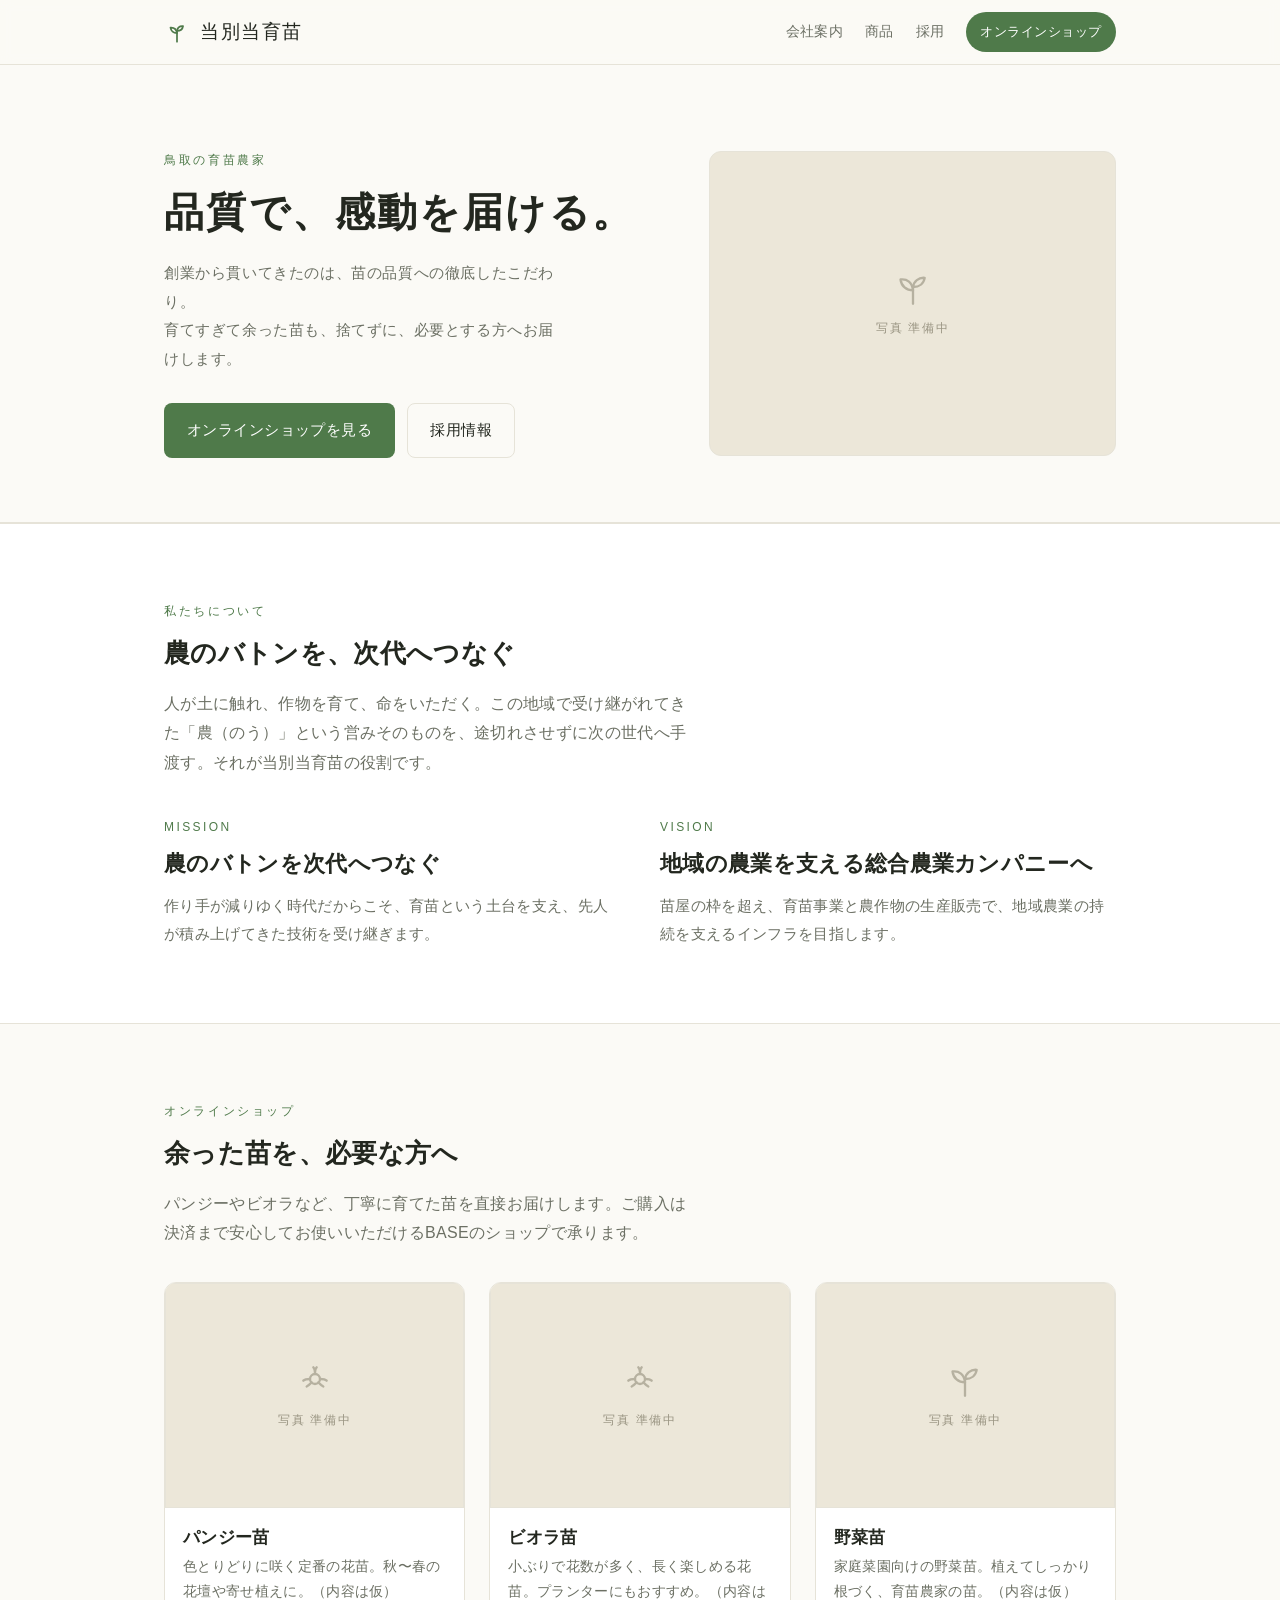
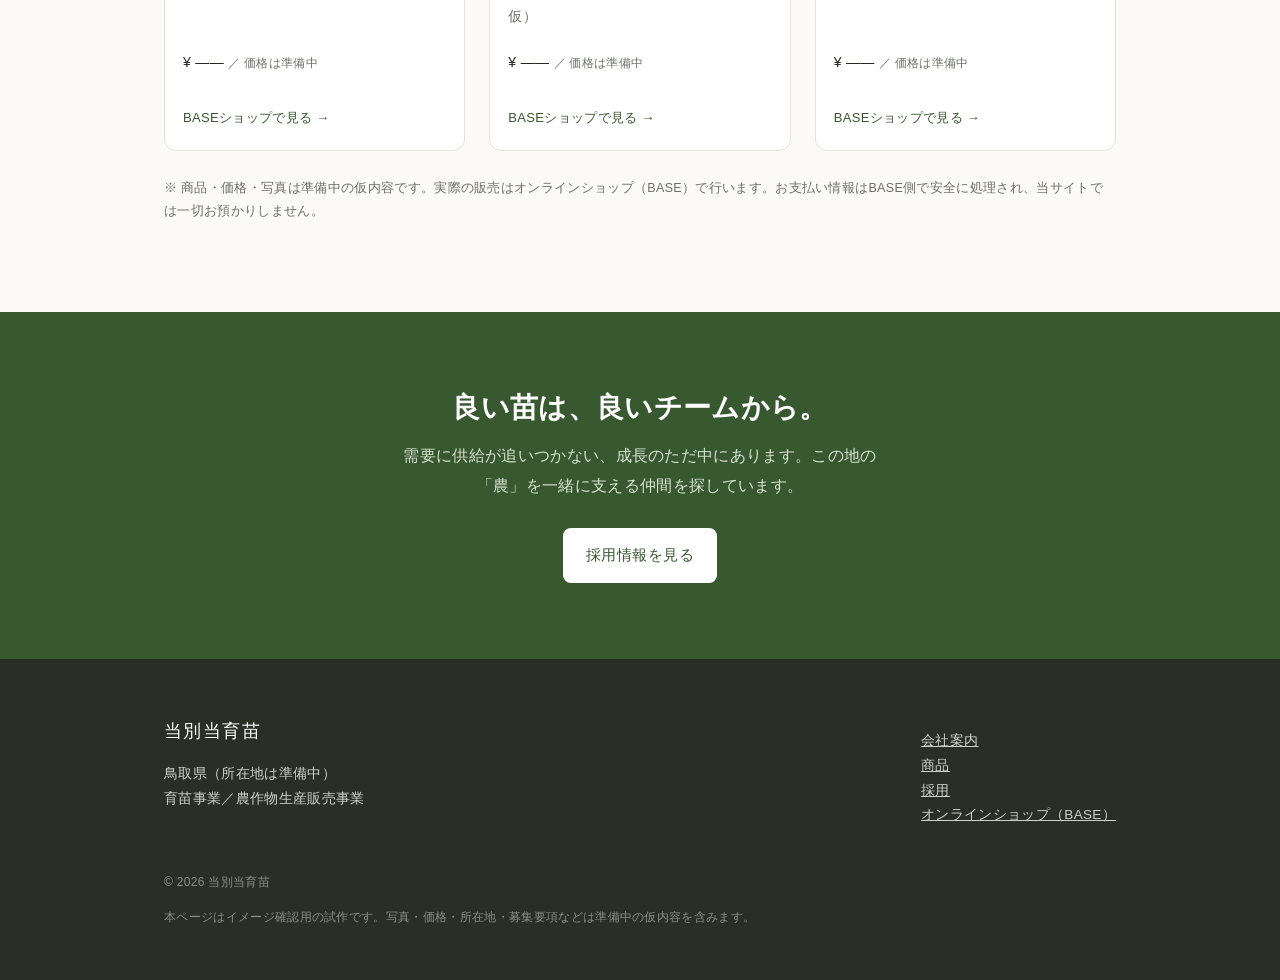
==== index.html @ 551cbb1a "当別当育苗 サイト試作（会社案内・採用・商品紹介→BASE送客） Co-Authored-By: Claude Opus 4.8 (1M context) <noreply@anthropic.com" ====
<!DOCTYPE html>
<html lang="ja">
<head>
<meta charset="UTF-8" />
<meta name="viewport" content="width=device-width, initial-scale=1.0" />
<title>当別当育苗｜鳥取の育苗農家</title>
<meta name="description" content="鳥取の育苗農家、当別当育苗。良い苗を育て、農のバトンを次代へつなぎます。余った苗の直販はオンラインショップから。" />
<link rel="icon" href="data:image/svg+xml,%3Csvg xmlns='http://www.w3.org/2000/svg' viewBox='0 0 24 24' fill='none' stroke='%234f7a4a' stroke-width='1.6' stroke-linecap='round' stroke-linejoin='round'%3E%3Cpath d='M12 21V11'/%3E%3Cpath d='M12 13c-3.2 0-5.5-2-6-5 3.2-.2 5.5 1.6 6 5z'/%3E%3Cpath d='M12 11c.4-2.8 2.6-4.6 5.6-4.4C17.2 9.2 15 11 12 11z'/%3E%3C/svg%3E" />
<meta property="og:title" content="当別当育苗｜鳥取の育苗農家" />
<meta property="og:description" content="鳥取の育苗農家、当別当育苗。余った苗の直販はオンラインショップから。" />
<meta property="og:type" content="website" />
<link rel="stylesheet" href="style.css" />
</head>
<body>

<!-- ヘッダー -->
<header class="site-header">
  <div class="wrap">
    <a class="brand" href="index.html" aria-label="当別当育苗 トップへ" aria-current="page">
      <svg class="mark" viewBox="0 0 24 24" fill="none" stroke="currentColor" stroke-width="1.6" stroke-linecap="round" stroke-linejoin="round" aria-hidden="true">
        <path d="M12 21V11"/>
        <path d="M12 13c-3.2 0-5.5-2-6-5 3.2-.2 5.5 1.6 6 5z"/>
        <path d="M12 11c.4-2.8 2.6-4.6 5.6-4.4C17.2 9.2 15 11 12 11z"/>
      </svg>
      <span class="name">当別当育苗</span>
    </a>
    <nav class="nav">
      <a href="#about">会社案内</a>
      <a href="#products">商品</a>
      <a href="recruit.html">採用</a>
      <a class="shop" href="https://tbtseedling.base.shop" target="_blank" rel="noopener">オンラインショップ</a>
    </nav>
  </div>
</header>

<!-- ヒーロー -->
<section class="hero">
  <div class="wrap hero-grid">
    <div>
      <p class="kicker">鳥取の育苗農家</p>
      <h1>品質で、感動を届ける。</h1>
      <p class="subhead">創業から貫いてきたのは、苗の品質への徹底したこだわり。<br>育てすぎて余った苗も、捨てずに、必要とする方へお届けします。</p>
      <div class="btns">
        <a class="btn btn-primary" href="https://tbtseedling.base.shop" target="_blank" rel="noopener">オンラインショップを見る</a>
        <a class="btn btn-ghost" href="recruit.html">採用情報</a>
      </div>
    </div>
    <div class="ph hero-img" role="img" aria-label="ハウスの苗（写真 準備中）">
      <svg viewBox="0 0 24 24" fill="none" stroke="currentColor" stroke-width="1.4" stroke-linecap="round" stroke-linejoin="round"><path d="M12 22V12"/><path d="M12 14c-4 0-7-2.5-7.5-6.5C8.5 7 11.5 9.2 12 14z"/><path d="M12 12c.5-3.5 3.3-5.8 7-5.5C18.5 10 15.7 12 12 12z"/></svg>
      <span>写真 準備中</span>
    </div>
  </div>
</section>

<hr class="divider" />

<!-- 会社案内 -->
<section class="about" id="about">
  <div class="wrap">
    <p class="kicker">私たちについて</p>
    <h2 class="section-title">農のバトンを、次代へつなぐ</h2>
    <p class="lead">人が土に触れ、作物を育て、命をいただく。この地域で受け継がれてきた「農（のう）」という営みそのものを、途切れさせずに次の世代へ手渡す。それが当別当育苗の役割です。</p>
    <div class="mvv">
      <div class="item">
        <span class="label">MISSION</span>
        <h3>農のバトンを次代へつなぐ</h3>
        <p>作り手が減りゆく時代だからこそ、育苗という土台を支え、先人が積み上げてきた技術を受け継ぎます。</p>
      </div>
      <div class="item">
        <span class="label">VISION</span>
        <h3>地域の農業を支える総合農業カンパニーへ</h3>
        <p>苗屋の枠を超え、育苗事業と農作物の生産販売で、地域農業の持続を支えるインフラを目指します。</p>
      </div>
    </div>
  </div>
</section>

<!-- 商品 / オンラインショップ -->
<section class="products" id="products">
  <div class="wrap">
    <p class="kicker">オンラインショップ</p>
    <h2 class="section-title">余った苗を、必要な方へ</h2>
    <p class="lead">パンジーやビオラなど、丁寧に育てた苗を直接お届けします。ご購入は決済まで安心してお使いいただけるBASEのショップで承ります。</p>

    <div class="grid">
      <article class="card">
        <div class="ph card-img" role="img" aria-label="パンジー苗（写真 準備中）">
          <svg viewBox="0 0 24 24" fill="none" stroke="currentColor" stroke-width="1.4" stroke-linecap="round" stroke-linejoin="round"><circle cx="12" cy="12" r="3"/><path d="M12 9c0-3 1-4 1-4M12 9c0-3-1-4-1-4M15 12c3 0 4 1 4 1M9 12c-3 0-4 1-4 1M14 14c2 2 3 2.5 3 2.5M10 14c-2 2-3 2.5-3 2.5"/></svg>
          <span>写真 準備中</span>
        </div>
        <div class="body">
          <h3>パンジー苗</h3>
          <p class="desc">色とりどりに咲く定番の花苗。秋〜春の花壇や寄せ植えに。（内容は仮）</p>
          <p class="price">¥ —— <em>／ 価格は準備中</em></p>
          <a class="card-link" href="https://tbtseedling.base.shop" target="_blank" rel="noopener">BASEショップで見る →</a>
        </div>
      </article>

      <article class="card">
        <div class="ph card-img" role="img" aria-label="ビオラ苗（写真 準備中）">
          <svg viewBox="0 0 24 24" fill="none" stroke="currentColor" stroke-width="1.4" stroke-linecap="round" stroke-linejoin="round"><circle cx="12" cy="12" r="3"/><path d="M12 9c0-3 1-4 1-4M12 9c0-3-1-4-1-4M15 12c3 0 4 1 4 1M9 12c-3 0-4 1-4 1M14 14c2 2 3 2.5 3 2.5M10 14c-2 2-3 2.5-3 2.5"/></svg>
          <span>写真 準備中</span>
        </div>
        <div class="body">
          <h3>ビオラ苗</h3>
          <p class="desc">小ぶりで花数が多く、長く楽しめる花苗。プランターにもおすすめ。（内容は仮）</p>
          <p class="price">¥ —— <em>／ 価格は準備中</em></p>
          <a class="card-link" href="https://tbtseedling.base.shop" target="_blank" rel="noopener">BASEショップで見る →</a>
        </div>
      </article>

      <article class="card">
        <div class="ph card-img" role="img" aria-label="野菜苗（写真 準備中）">
          <svg viewBox="0 0 24 24" fill="none" stroke="currentColor" stroke-width="1.4" stroke-linecap="round" stroke-linejoin="round"><path d="M12 22V12"/><path d="M12 14c-4 0-7-2.5-7.5-6.5C8.5 7 11.5 9.2 12 14z"/><path d="M12 12c.5-3.5 3.3-5.8 7-5.5C18.5 10 15.7 12 12 12z"/></svg>
          <span>写真 準備中</span>
        </div>
        <div class="body">
          <h3>野菜苗</h3>
          <p class="desc">家庭菜園向けの野菜苗。植えてしっかり根づく、育苗農家の苗。（内容は仮）</p>
          <p class="price">¥ —— <em>／ 価格は準備中</em></p>
          <a class="card-link" href="https://tbtseedling.base.shop" target="_blank" rel="noopener">BASEショップで見る →</a>
        </div>
      </article>
    </div>
    <p class="note">※ 商品・価格・写真は準備中の仮内容です。実際の販売はオンラインショップ（BASE）で行います。お支払い情報はBASE側で安全に処理され、当サイトでは一切お預かりしません。</p>
  </div>
</section>

<!-- 採用ティーザー -->
<section class="recruit-teaser">
  <div class="wrap">
    <h2>良い苗は、良いチームから。</h2>
    <p>需要に供給が追いつかない、成長のただ中にあります。この地の「農」を一緒に支える仲間を探しています。</p>
    <a class="btn btn-primary" href="recruit.html">採用情報を見る</a>
  </div>
</section>

<!-- フッター -->
<footer class="site-footer">
  <div class="wrap">
    <div class="cols">
      <div>
        <div class="name">当別当育苗</div>
        <p>鳥取県（所在地は準備中）<br>育苗事業／農作物生産販売事業</p>
      </div>
      <div>
        <p><a href="#about">会社案内</a><br>
        <a href="#products">商品</a><br>
        <a href="recruit.html">採用</a><br>
        <a href="https://tbtseedling.base.shop" target="_blank" rel="noopener">オンラインショップ（BASE）</a></p>
      </div>
    </div>
    <p class="small">© 2026 当別当育苗</p>
    <p class="draft-note">本ページはイメージ確認用の試作です。写真・価格・所在地・募集要項などは準備中の仮内容を含みます。</p>
  </div>
</footer>

</body>
</html>
---- style.css ----
/* 当別当育苗 サイト試作   — シンプル・誇張しない方針 */

:root {
  --bg: #fbfaf6;
  --surface: #ffffff;
  --ink: #23271f;
  --muted: #6c7064;
  --line: #e6e3d8;
  --green: #4f7a4a;
  --green-deep: #38582f;
  --sand: #ece7d9;
  --maxw: 1000px;
  --serif: "Hiragino Mincho ProN", "Yu Mincho", "YuMincho", "Noto Serif JP", serif;
  --sans: -apple-system, BlinkMacSystemFont, "Hiragino Sans", "Hiragino Kaku Gothic ProN",
          "Noto Sans JP", "Yu Gothic", "Meiryo", sans-serif;
}

* { box-sizing: border-box; }

html { scroll-behavior: smooth; }

body {
  margin: 0;
  background: var(--bg);
  color: var(--ink);
  font-family: var(--sans);
  font-size: 16px;
  line-height: 1.85;
  letter-spacing: 0.02em;
  -webkit-font-smoothing: antialiased;
}

a { color: inherit; }

img, svg { display: block; max-width: 100%; }

.wrap { max-width: var(--maxw); margin: 0 auto; padding: 0 24px; }

/* ---------- ヘッダー ---------- */
.site-header {
  position: sticky; top: 0; z-index: 20;
  background: rgba(251, 250, 246, 0.9);
  backdrop-filter: saturate(1.1) blur(6px);
  border-bottom: 1px solid var(--line);
}
.site-header .wrap {
  display: flex; align-items: center; justify-content: space-between;
  height: 64px;
}
.brand { display: flex; align-items: center; gap: 10px; text-decoration: none; }
.brand .mark { width: 26px; height: 26px; color: var(--green); }
.brand .name { font-family: var(--serif); font-size: 19px; letter-spacing: 0.08em; }
.nav { display: flex; align-items: center; gap: 22px; }
.nav a { text-decoration: none; font-size: 14px; color: var(--muted); transition: color .2s; }
.nav a:hover { color: var(--ink); }
.nav a.shop {
  color: #fff; background: var(--green); padding: 8px 14px; border-radius: 999px;
  font-size: 13px; letter-spacing: .04em;
}
.nav a.shop:hover { background: var(--green-deep); color:#fff; }
.nav-toggle { display: none; }

/* ---------- 共通セクション ---------- */
section { padding: 76px 0; }
.kicker {
  font-size: 12px; letter-spacing: .22em; color: var(--green);
  text-transform: none; margin: 0 0 14px;
}
h1, h2, h3 { font-family: var(--serif); font-weight: 600; line-height: 1.4; margin: 0; }
h2.section-title { font-size: 26px; margin-bottom: 8px; }
.lead { color: var(--muted); max-width: 60ch; }
.divider { height: 1px; background: var(--line); border: 0; margin: 0; }

/* ---------- ヒーロー ---------- */
.hero { padding: 84px 0 64px; }
.hero-grid {
  display: grid; grid-template-columns: 1.1fr 0.9fr; gap: 48px; align-items: center;
}
.hero h1 { font-size: 40px; letter-spacing: 0.06em; }
.hero .subhead { font-size: 15px; color: var(--muted); letter-spacing:.04em; margin: 18px 0 0; font-weight:400; line-height:1.9; max-width: 48ch; }
.hero .btns { margin-top: 30px; display: flex; gap: 12px; flex-wrap: wrap; }

/* スクリーンリーダー専用 */
.sr-only { position:absolute; width:1px; height:1px; padding:0; margin:-1px; overflow:hidden; clip:rect(0,0,0,0); white-space:nowrap; border:0; }

.btn {
  display: inline-flex; align-items: center; gap: 8px;
  padding: 13px 22px; border-radius: 8px; text-decoration: none; font-size: 14.5px;
  letter-spacing: .03em; transition: all .2s; border: 1px solid transparent;
}
.btn-primary { background: var(--green); color: #fff; }
.btn-primary:hover { background: var(--green-deep); }
.btn-ghost { background: transparent; color: var(--ink); border-color: var(--line); }
.btn-ghost:hover { border-color: var(--green); color: var(--green-deep); }

/* ---------- プレースホルダー画像 ---------- */
.ph {
  position: relative; background: var(--sand); border-radius: 12px;
  display: flex; align-items: center; justify-content: center; flex-direction: column;
  gap: 10px; color: #9a9583; overflow: hidden; border: 1px solid var(--line);
}
.ph svg { width: 40px; height: 40px; opacity: .65; }
.ph span { font-size: 12px; letter-spacing: .14em; }
.ph.hero-img { aspect-ratio: 4 / 3; }
.ph.card-img { aspect-ratio: 4 / 3; border-radius: 0; }

/* ---------- About ---------- */
.about { background: var(--surface); border-top:1px solid var(--line); border-bottom:1px solid var(--line);}
.mvv { display: grid; grid-template-columns: 1fr 1fr; gap: 40px; margin-top: 34px; }
.mvv .item .label { font-size: 12px; letter-spacing: .2em; color: var(--green); }
.mvv .item h3 { font-size: 22px; margin: 8px 0 12px; }
.mvv .item p { color: var(--muted); margin: 0; font-size: 15px; }

/* ---------- 商品 ---------- */
.products .grid {
  display: grid; grid-template-columns: repeat(3, 1fr); gap: 24px; margin-top: 34px;
}
.card {
  background: var(--surface); border: 1px solid var(--line); border-radius: 12px;
  overflow: hidden; display: flex; flex-direction: column;
}
.card .body { padding: 18px 18px 20px; display:flex; flex-direction:column; gap:6px; flex:1;}
.card h3 { font-size: 17px; }
.card .desc { font-size: 13.5px; color: var(--muted); margin: 0; flex: 1; }
.card .price { font-size: 14px; color: var(--ink); }
.card .price em { font-style: normal; color: var(--muted); font-size: 12px; }
.card a.card-link {
  margin-top: 10px; font-size: 13px; color: var(--green-deep); text-decoration: none;
  display: inline-flex; align-items: center; gap: 6px;
}
.card a.card-link:hover { text-decoration: underline; }
.note { margin-top: 26px; font-size: 12.5px; color: var(--muted); }

/* ---------- 採用ティーザー ---------- */
.recruit-teaser { background: var(--green-deep); color: #fff; text-align: center; }
.recruit-teaser h2 { font-size: 28px; color: #fff; }
.recruit-teaser p { color: #d9e3d3; max-width: 56ch; margin: 14px auto 28px; }
.recruit-teaser .btn-primary { background:#fff; color: var(--green-deep); }
.recruit-teaser .btn-primary:hover { background:#eef3ea; }

/* ---------- 採用ページ ---------- */
.values { display: grid; grid-template-columns: repeat(3,1fr); gap: 22px; margin-top: 32px; }
.value-card { background: var(--surface); border:1px solid var(--line); border-radius:12px; padding: 24px; }
.value-card .num { font-family: var(--serif); color: var(--green); font-size: 14px; letter-spacing:.1em; }
.value-card h3 { font-size: 18px; margin: 8px 0 10px; }
.value-card p { font-size: 14px; color: var(--muted); margin: 0; }

.req-table { width: 100%; border-collapse: collapse; margin-top: 30px; font-size: 14.5px; }
.req-table th, .req-table td { text-align: left; padding: 16px 14px; border-bottom: 1px solid var(--line); vertical-align: top; }
.req-table th { width: 150px; color: var(--green-deep); font-weight: 600; background: var(--surface); }
.req-table td .tba { color: var(--muted); font-size: 13px; }

/* ---------- フッター ---------- */
.site-footer { background: #2a2e25; color: #cfd3c6; padding: 56px 0 40px; font-size: 13.5px; }
.site-footer .cols { display:flex; justify-content: space-between; flex-wrap: wrap; gap: 30px; }
.site-footer .name { font-family: var(--serif); font-size: 18px; color:#fff; letter-spacing:.08em; }
.site-footer a { color: #cfd3c6; }
.site-footer .small { margin-top: 30px; color: #8b8f82; font-size: 12px; line-height:1.8; }
.site-footer .draft-note { margin-top: 8px; color:#8b8f82; font-size:12px; }

/* ---------- レスポンシブ ---------- */
@media (max-width: 860px) {
  .hero-grid { grid-template-columns: 1fr; gap: 30px; }
  .hero h1 { font-size: 32px; }
  .mvv, .products .grid, .values { grid-template-columns: 1fr; }
  .products .grid { gap: 18px; }
  .nav { gap: 14px; }
  /* スマホではナビを簡略化。会社案内・商品・採用へはフッターのリンクから到達可（本番前にハンバーガー実装を検討） */
  .nav a:not(.shop) { display: none; }
  section { padding: 56px 0; }
}

@media (max-width: 400px) {
  .hero h1 { font-size: 27px; }
  .brand .name { font-size: 16px; }
  .nav a.shop { font-size: 12px; padding: 6px 11px; }
  .wrap { padding: 0 18px; }
}
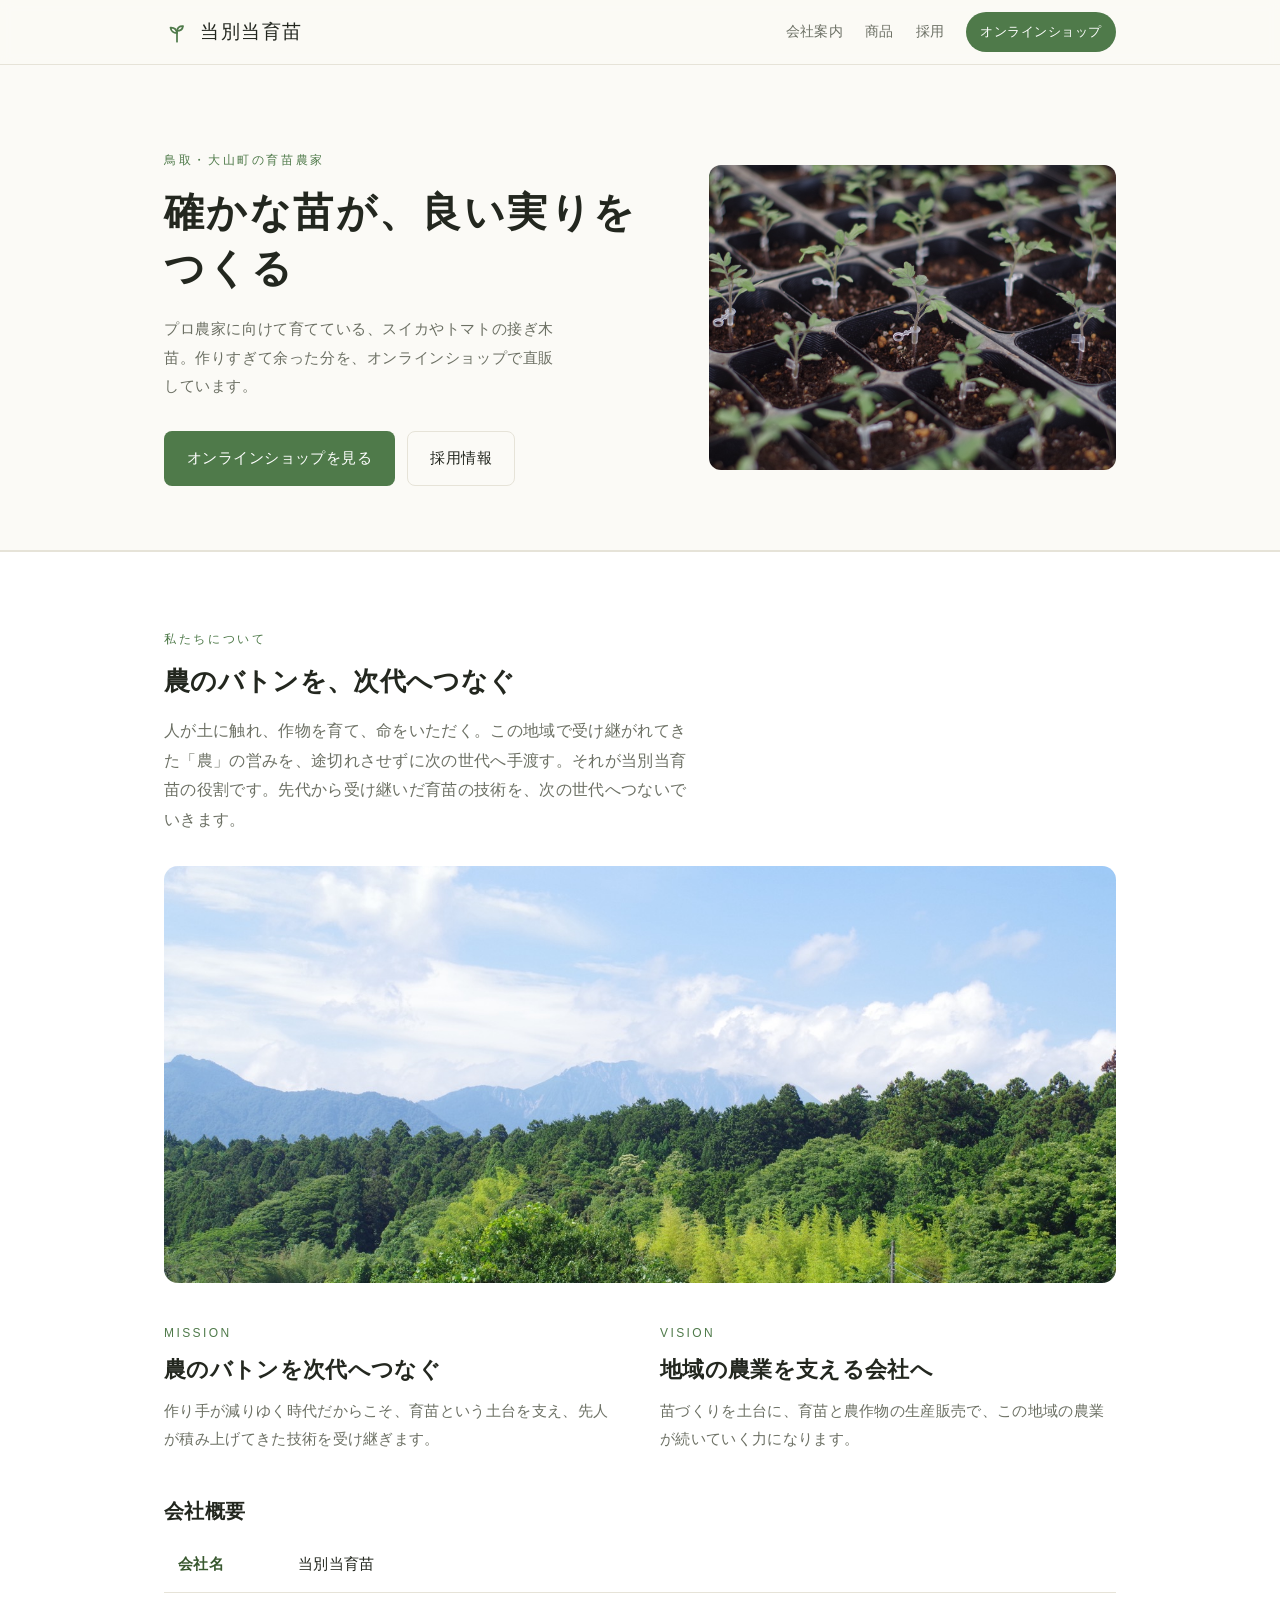
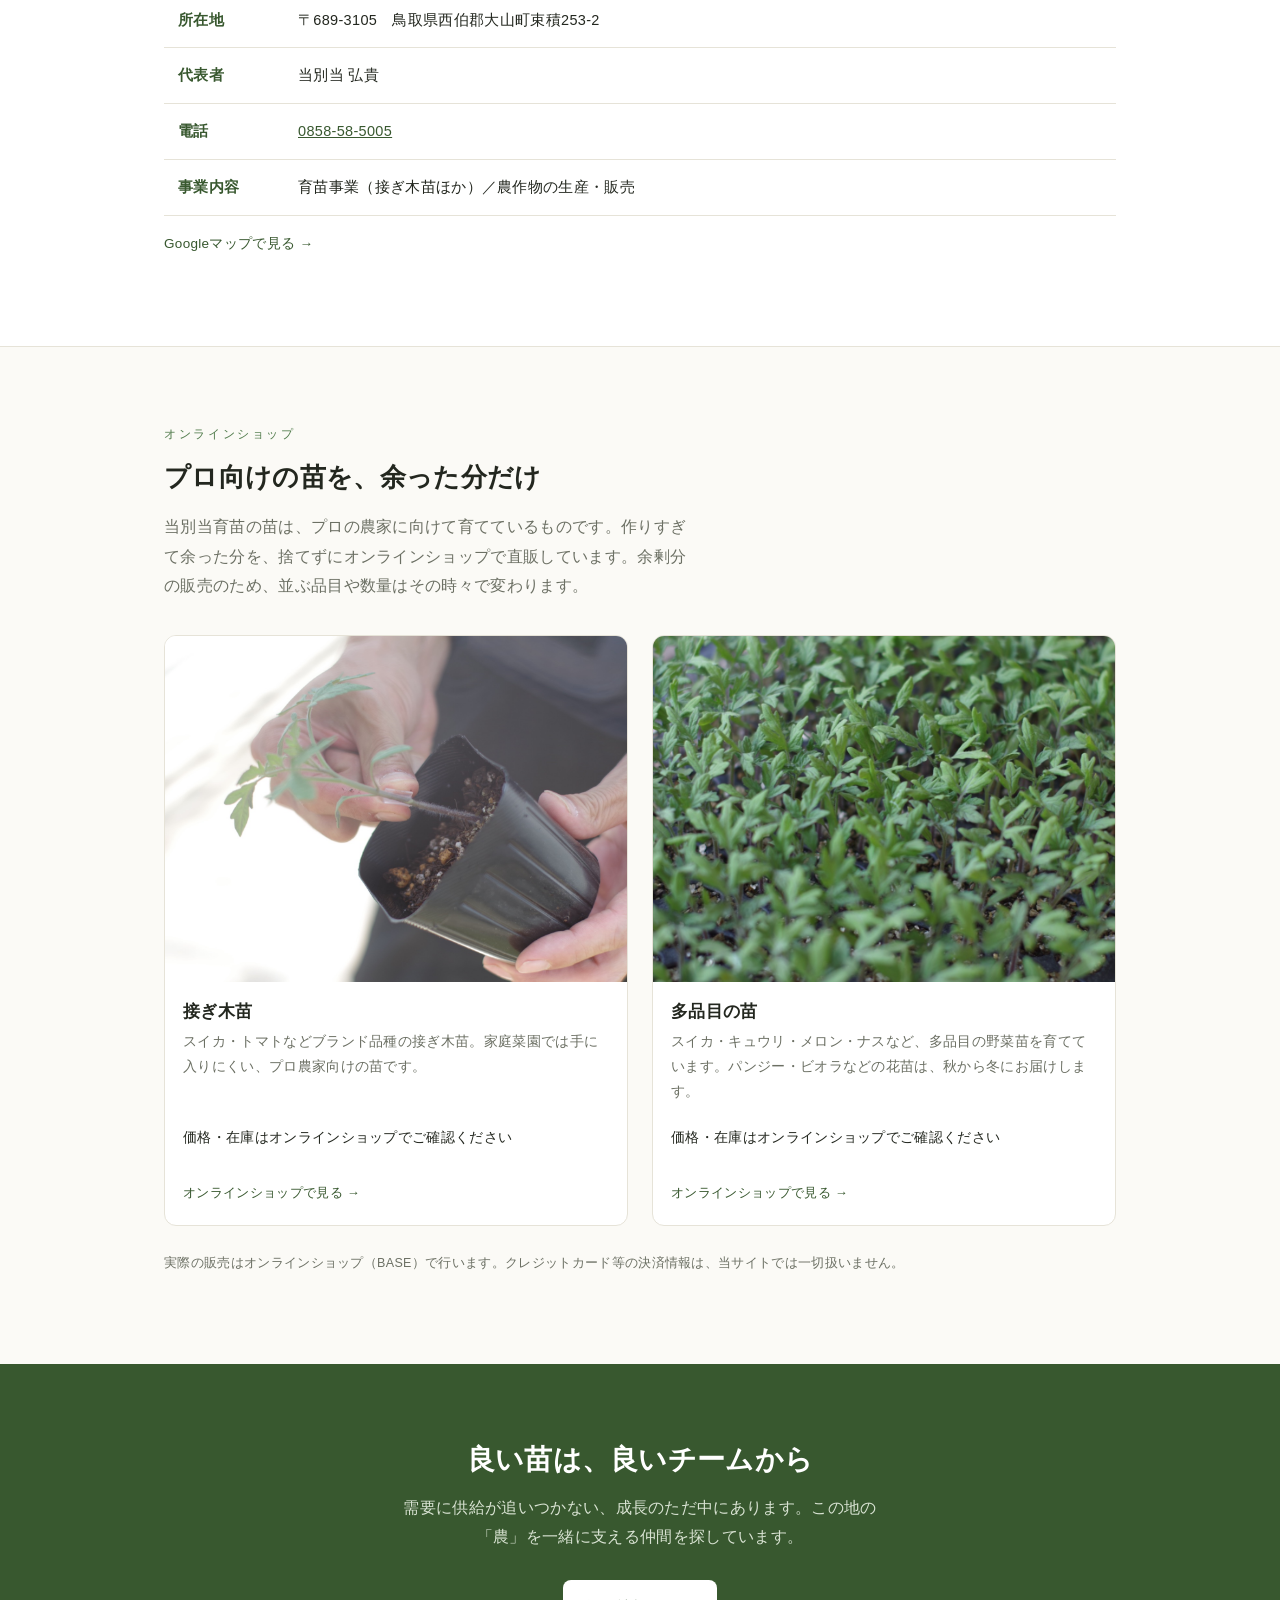
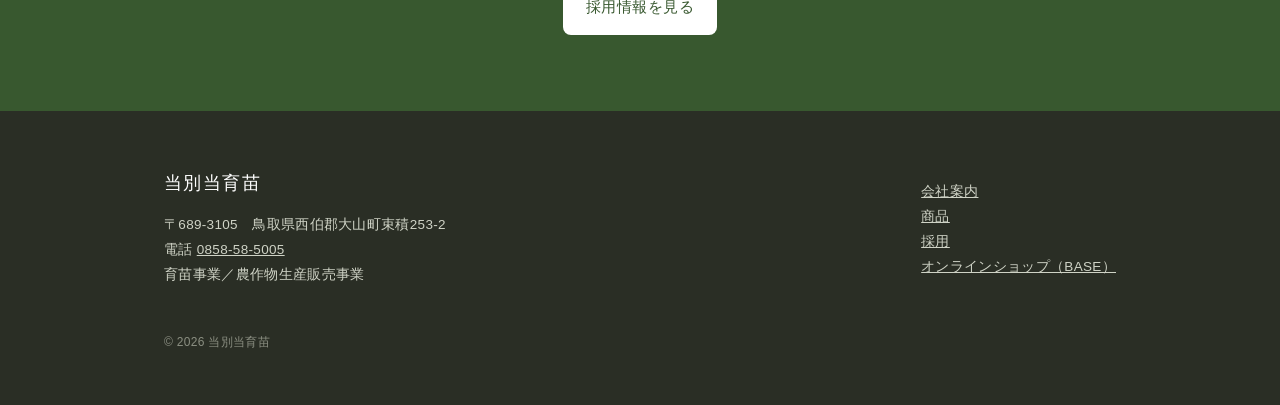
==== commit 65356848: "feat: 実写と確定情報でサイト刷新 - ヒーロー刷新（確かな苗が、良い実りをつくる） - 会社概要を追加（代表・所在地・電話） - 商品を接ぎ木苗主役の2カードに再構成、実写を掲載 - 募集要項を" ====
--- a/index.html
+++ b/index.html
@@ -3,12 +3,15 @@
 <head>
 <meta charset="UTF-8" />
 <meta name="viewport" content="width=device-width, initial-scale=1.0" />
-<title>当別当育苗｜鳥取の育苗農家</title>
-<meta name="description" content="鳥取の育苗農家、当別当育苗。良い苗を育て、農のバトンを次代へつなぎます。余った苗の直販はオンラインショップから。" />
+<title>当別当育苗｜鳥取・大山町の育苗農家</title>
+<meta name="description" content="鳥取県大山町の育苗農家、当別当育苗。プロ農家向けに育てたスイカ・トマトなどの接ぎ木苗を生産しています。余った苗の直販はオンラインショップから。" />
+<link rel="canonical" href="https://tobetto.jp/" />
 <link rel="icon" href="data:image/svg+xml,%3Csvg xmlns='http://www.w3.org/2000/svg' viewBox='0 0 24 24' fill='none' stroke='%234f7a4a' stroke-width='1.6' stroke-linecap='round' stroke-linejoin='round'%3E%3Cpath d='M12 21V11'/%3E%3Cpath d='M12 13c-3.2 0-5.5-2-6-5 3.2-.2 5.5 1.6 6 5z'/%3E%3Cpath d='M12 11c.4-2.8 2.6-4.6 5.6-4.4C17.2 9.2 15 11 12 11z'/%3E%3C/svg%3E" />
-<meta property="og:title" content="当別当育苗｜鳥取の育苗農家" />
-<meta property="og:description" content="鳥取の育苗農家、当別当育苗。余った苗の直販はオンラインショップから。" />
+<meta property="og:title" content="当別当育苗｜鳥取・大山町の育苗農家" />
+<meta property="og:description" content="プロ農家向けに育てた接ぎ木苗を生産する、鳥取県大山町の育苗農家。余った苗の直販はオンラインショップから。" />
 <meta property="og:type" content="website" />
+<meta property="og:url" content="https://tobetto.jp/" />
+<meta property="og:image" content="https://tobetto.jp/img/ogp.jpg" />
 <link rel="stylesheet" href="style.css" />
 </head>
 <body>
@@ -28,7 +31,7 @@
       <a href="#about">会社案内</a>
       <a href="#products">商品</a>
       <a href="recruit.html">採用</a>
-      <a class="shop" href="https://tbtseedling.base.shop" target="_blank" rel="noopener">オンラインショップ</a>
+      <a class="shop" href="https://tbtseedling.base.shop/" target="_blank" rel="noopener">オンラインショップ</a>
     </nav>
   </div>
 </header>
@@ -37,17 +40,16 @@
 <section class="hero">
   <div class="wrap hero-grid">
     <div>
-      <p class="kicker">鳥取の育苗農家</p>
-      <h1>品質で、感動を届ける。</h1>
-      <p class="subhead">創業から貫いてきたのは、苗の品質への徹底したこだわり。<br>育てすぎて余った苗も、捨てずに、必要とする方へお届けします。</p>
+      <p class="kicker">鳥取・大山町の育苗農家</p>
+      <h1>確かな苗が、良い実りをつくる</h1>
+      <p class="subhead">プロ農家に向けて育てている、スイカやトマトの接ぎ木苗。作りすぎて余った分を、オンラインショップで直販しています。</p>
       <div class="btns">
-        <a class="btn btn-primary" href="https://tbtseedling.base.shop" target="_blank" rel="noopener">オンラインショップを見る</a>
+        <a class="btn btn-primary" href="https://tbtseedling.base.shop/" target="_blank" rel="noopener">オンラインショップを見る</a>
         <a class="btn btn-ghost" href="recruit.html">採用情報</a>
       </div>
     </div>
-    <div class="ph hero-img" role="img" aria-label="ハウスの苗（写真 準備中）">
-      <svg viewBox="0 0 24 24" fill="none" stroke="currentColor" stroke-width="1.4" stroke-linecap="round" stroke-linejoin="round"><path d="M12 22V12"/><path d="M12 14c-4 0-7-2.5-7.5-6.5C8.5 7 11.5 9.2 12 14z"/><path d="M12 12c.5-3.5 3.3-5.8 7-5.5C18.5 10 15.7 12 12 12z"/></svg>
-      <span>写真 準備中</span>
+    <div class="media hero-img">
+      <img src="img/hero.jpg" width="1600" height="1066" alt="セルトレイで育つトマトの接ぎ木苗" fetchpriority="high" />
     </div>
   </div>
 </section>
@@ -59,7 +61,12 @@
   <div class="wrap">
     <p class="kicker">私たちについて</p>
     <h2 class="section-title">農のバトンを、次代へつなぐ</h2>
-    <p class="lead">人が土に触れ、作物を育て、命をいただく。この地域で受け継がれてきた「農（のう）」という営みそのものを、途切れさせずに次の世代へ手渡す。それが当別当育苗の役割です。</p>
+    <p class="lead">人が土に触れ、作物を育て、命をいただく。この地域で受け継がれてきた「農」の営みを、途切れさせずに次の世代へ手渡す。それが当別当育苗の役割です。先代から受け継いだ育苗の技術を、次の世代へつないでいきます。</p>
+
+    <div class="band">
+      <img src="img/about.jpg" width="1500" height="1000" alt="大山を望む、当別当育苗のある風景" loading="lazy" />
+    </div>
+
     <div class="mvv">
       <div class="item">
         <span class="label">MISSION</span>
@@ -68,10 +75,22 @@
       </div>
       <div class="item">
         <span class="label">VISION</span>
-        <h3>地域の農業を支える総合農業カンパニーへ</h3>
-        <p>苗屋の枠を超え、育苗事業と農作物の生産販売で、地域農業の持続を支えるインフラを目指します。</p>
+        <h3>地域の農業を支える会社へ</h3>
+        <p>苗づくりを土台に、育苗と農作物の生産販売で、この地域の農業が続いていく力になります。</p>
       </div>
     </div>
+
+    <h3 class="subhead-title">会社概要</h3>
+    <table class="info-table">
+      <tbody>
+      <tr><th>会社名</th><td>当別当育苗</td></tr>
+      <tr><th>所在地</th><td>〒689-3105　鳥取県西伯郡大山町束積253-2</td></tr>
+      <tr><th>代表者</th><td>当別当 弘貴</td></tr>
+      <tr><th>電話</th><td><a href="tel:0858-58-5005">0858-58-5005</a></td></tr>
+      <tr><th>事業内容</th><td>育苗事業（接ぎ木苗ほか）／農作物の生産・販売</td></tr>
+      </tbody>
+    </table>
+    <p class="map-link"><a href="https://www.google.com/maps/search/?api=1&amp;query=%E9%B3%A5%E5%8F%96%E7%9C%8C%E8%A5%BF%E4%BC%AF%E9%83%A1%E5%A4%A7%E5%B1%B1%E7%94%BA%E6%9D%9F%E7%A9%8D253-2" target="_blank" rel="noopener">Googleマップで見る →</a></p>
   </div>
 </section>
 
@@ -79,57 +98,42 @@
 <section class="products" id="products">
   <div class="wrap">
     <p class="kicker">オンラインショップ</p>
-    <h2 class="section-title">余った苗を、必要な方へ</h2>
-    <p class="lead">パンジーやビオラなど、丁寧に育てた苗を直接お届けします。ご購入は決済まで安心してお使いいただけるBASEのショップで承ります。</p>
+    <h2 class="section-title">プロ向けの苗を、余った分だけ</h2>
+    <p class="lead">当別当育苗の苗は、プロの農家に向けて育てているものです。作りすぎて余った分を、捨てずにオンラインショップで直販しています。余剰分の販売のため、並ぶ品目や数量はその時々で変わります。</p>
 
-    <div class="grid">
+    <div class="grid grid-2">
       <article class="card">
-        <div class="ph card-img" role="img" aria-label="パンジー苗（写真 準備中）">
-          <svg viewBox="0 0 24 24" fill="none" stroke="currentColor" stroke-width="1.4" stroke-linecap="round" stroke-linejoin="round"><circle cx="12" cy="12" r="3"/><path d="M12 9c0-3 1-4 1-4M12 9c0-3-1-4-1-4M15 12c3 0 4 1 4 1M9 12c-3 0-4 1-4 1M14 14c2 2 3 2.5 3 2.5M10 14c-2 2-3 2.5-3 2.5"/></svg>
-          <span>写真 準備中</span>
+        <div class="media card-img">
+          <img src="img/product-graft.jpg" width="1600" height="1066" alt="手に持ったトマトの接ぎ木苗とポット" loading="lazy" />
         </div>
         <div class="body">
-          <h3>パンジー苗</h3>
-          <p class="desc">色とりどりに咲く定番の花苗。秋〜春の花壇や寄せ植えに。（内容は仮）</p>
-          <p class="price">¥ —— <em>／ 価格は準備中</em></p>
-          <a class="card-link" href="https://tbtseedling.base.shop" target="_blank" rel="noopener">BASEショップで見る →</a>
+          <h3>接ぎ木苗</h3>
+          <p class="desc">スイカ・トマトなどブランド品種の接ぎ木苗。家庭菜園では手に入りにくい、プロ農家向けの苗です。</p>
+          <p class="price">価格・在庫はオンラインショップでご確認ください</p>
+          <a class="card-link" href="https://tbtseedling.base.shop/" target="_blank" rel="noopener">オンラインショップで見る →</a>
         </div>
       </article>
 
       <article class="card">
-        <div class="ph card-img" role="img" aria-label="ビオラ苗（写真 準備中）">
-          <svg viewBox="0 0 24 24" fill="none" stroke="currentColor" stroke-width="1.4" stroke-linecap="round" stroke-linejoin="round"><circle cx="12" cy="12" r="3"/><path d="M12 9c0-3 1-4 1-4M12 9c0-3-1-4-1-4M15 12c3 0 4 1 4 1M9 12c-3 0-4 1-4 1M14 14c2 2 3 2.5 3 2.5M10 14c-2 2-3 2.5-3 2.5"/></svg>
-          <span>写真 準備中</span>
+        <div class="media card-img">
+          <img src="img/product-seedlings.jpg" width="1600" height="1066" alt="ハウスで育つ多品目の苗" loading="lazy" />
         </div>
         <div class="body">
-          <h3>ビオラ苗</h3>
-          <p class="desc">小ぶりで花数が多く、長く楽しめる花苗。プランターにもおすすめ。（内容は仮）</p>
-          <p class="price">¥ —— <em>／ 価格は準備中</em></p>
-          <a class="card-link" href="https://tbtseedling.base.shop" target="_blank" rel="noopener">BASEショップで見る →</a>
-        </div>
-      </article>
-
-      <article class="card">
-        <div class="ph card-img" role="img" aria-label="野菜苗（写真 準備中）">
-          <svg viewBox="0 0 24 24" fill="none" stroke="currentColor" stroke-width="1.4" stroke-linecap="round" stroke-linejoin="round"><path d="M12 22V12"/><path d="M12 14c-4 0-7-2.5-7.5-6.5C8.5 7 11.5 9.2 12 14z"/><path d="M12 12c.5-3.5 3.3-5.8 7-5.5C18.5 10 15.7 12 12 12z"/></svg>
-          <span>写真 準備中</span>
-        </div>
-        <div class="body">
-          <h3>野菜苗</h3>
-          <p class="desc">家庭菜園向けの野菜苗。植えてしっかり根づく、育苗農家の苗。（内容は仮）</p>
-          <p class="price">¥ —— <em>／ 価格は準備中</em></p>
-          <a class="card-link" href="https://tbtseedling.base.shop" target="_blank" rel="noopener">BASEショップで見る →</a>
+          <h3>多品目の苗</h3>
+          <p class="desc">スイカ・キュウリ・メロン・ナスなど、多品目の野菜苗を育てています。パンジー・ビオラなどの花苗は、秋から冬にお届けします。</p>
+          <p class="price">価格・在庫はオンラインショップでご確認ください</p>
+          <a class="card-link" href="https://tbtseedling.base.shop/" target="_blank" rel="noopener">オンラインショップで見る →</a>
         </div>
       </article>
     </div>
-    <p class="note">※ 商品・価格・写真は準備中の仮内容です。実際の販売はオンラインショップ（BASE）で行います。お支払い情報はBASE側で安全に処理され、当サイトでは一切お預かりしません。</p>
+    <p class="note">実際の販売はオンラインショップ（BASE）で行います。クレジットカード等の決済情報は、当サイトでは一切扱いません。</p>
   </div>
 </section>
 
 <!-- 採用ティーザー -->
 <section class="recruit-teaser">
   <div class="wrap">
-    <h2>良い苗は、良いチームから。</h2>
+    <h2>良い苗は、良いチームから</h2>
     <p>需要に供給が追いつかない、成長のただ中にあります。この地の「農」を一緒に支える仲間を探しています。</p>
     <a class="btn btn-primary" href="recruit.html">採用情報を見る</a>
   </div>
@@ -141,17 +145,18 @@
     <div class="cols">
       <div>
         <div class="name">当別当育苗</div>
-        <p>鳥取県（所在地は準備中）<br>育苗事業／農作物生産販売事業</p>
+        <p>〒689-3105　鳥取県西伯郡大山町束積253-2<br>
+        電話 <a href="tel:0858-58-5005">0858-58-5005</a><br>
+        育苗事業／農作物生産販売事業</p>
       </div>
       <div>
         <p><a href="#about">会社案内</a><br>
         <a href="#products">商品</a><br>
         <a href="recruit.html">採用</a><br>
-        <a href="https://tbtseedling.base.shop" target="_blank" rel="noopener">オンラインショップ（BASE）</a></p>
+        <a href="https://tbtseedling.base.shop/" target="_blank" rel="noopener">オンラインショップ（BASE）</a></p>
       </div>
     </div>
     <p class="small">© 2026 当別当育苗</p>
-    <p class="draft-note">本ページはイメージ確認用の試作です。写真・価格・所在地・募集要項などは準備中の仮内容を含みます。</p>
   </div>
 </footer>
 
--- a/style.css
+++ b/style.css
@@ -158,12 +158,36 @@
 .site-footer .small { margin-top: 30px; color: #8b8f82; font-size: 12px; line-height:1.8; }
 .site-footer .draft-note { margin-top: 8px; color:#8b8f82; font-size:12px; }
 
+/* ---------- 実写メディア ---------- */
+.media { overflow: hidden; border-radius: 12px; background: var(--sand); }
+.media img { width: 100%; height: 100%; object-fit: cover; }
+.hero-img { aspect-ratio: 4 / 3; }
+.card-img { aspect-ratio: 4 / 3; border-radius: 0; }
+.band { margin: 32px 0 4px; border-radius: 14px; overflow: hidden; aspect-ratio: 16 / 7; }
+.band img { width: 100%; height: 100%; object-fit: cover; }
+
+/* 2カラム商品グリッド */
+.products .grid.grid-2 { grid-template-columns: 1fr 1fr; }
+
+/* 会社概要 */
+.subhead-title { font-family: var(--serif); font-size: 20px; margin: 44px 0 4px; }
+.info-table { width: 100%; border-collapse: collapse; margin-top: 12px; font-size: 14.5px; }
+.info-table th, .info-table td { text-align: left; padding: 14px; border-bottom: 1px solid var(--line); vertical-align: top; }
+.info-table th { width: 120px; color: var(--green-deep); font-weight: 600; white-space: nowrap; background: var(--surface); }
+.info-table a { color: var(--green-deep); }
+.map-link { margin-top: 16px; font-size: 13.5px; }
+.map-link a { color: var(--green-deep); text-decoration: none; }
+.map-link a:hover { text-decoration: underline; }
+
 /* ---------- レスポンシブ ---------- */
 @media (max-width: 860px) {
   .hero-grid { grid-template-columns: 1fr; gap: 30px; }
   .hero h1 { font-size: 32px; }
   .mvv, .products .grid, .values { grid-template-columns: 1fr; }
+  .products .grid.grid-2 { grid-template-columns: 1fr; }
   .products .grid { gap: 18px; }
+  .band { aspect-ratio: 3 / 2; }
+  .info-table th { width: 92px; }
   .nav { gap: 14px; }
   /* スマホではナビを簡略化。会社案内・商品・採用へはフッターのリンクから到達可（本番前にハンバーガー実装を検討） */
   .nav a:not(.shop) { display: none; }
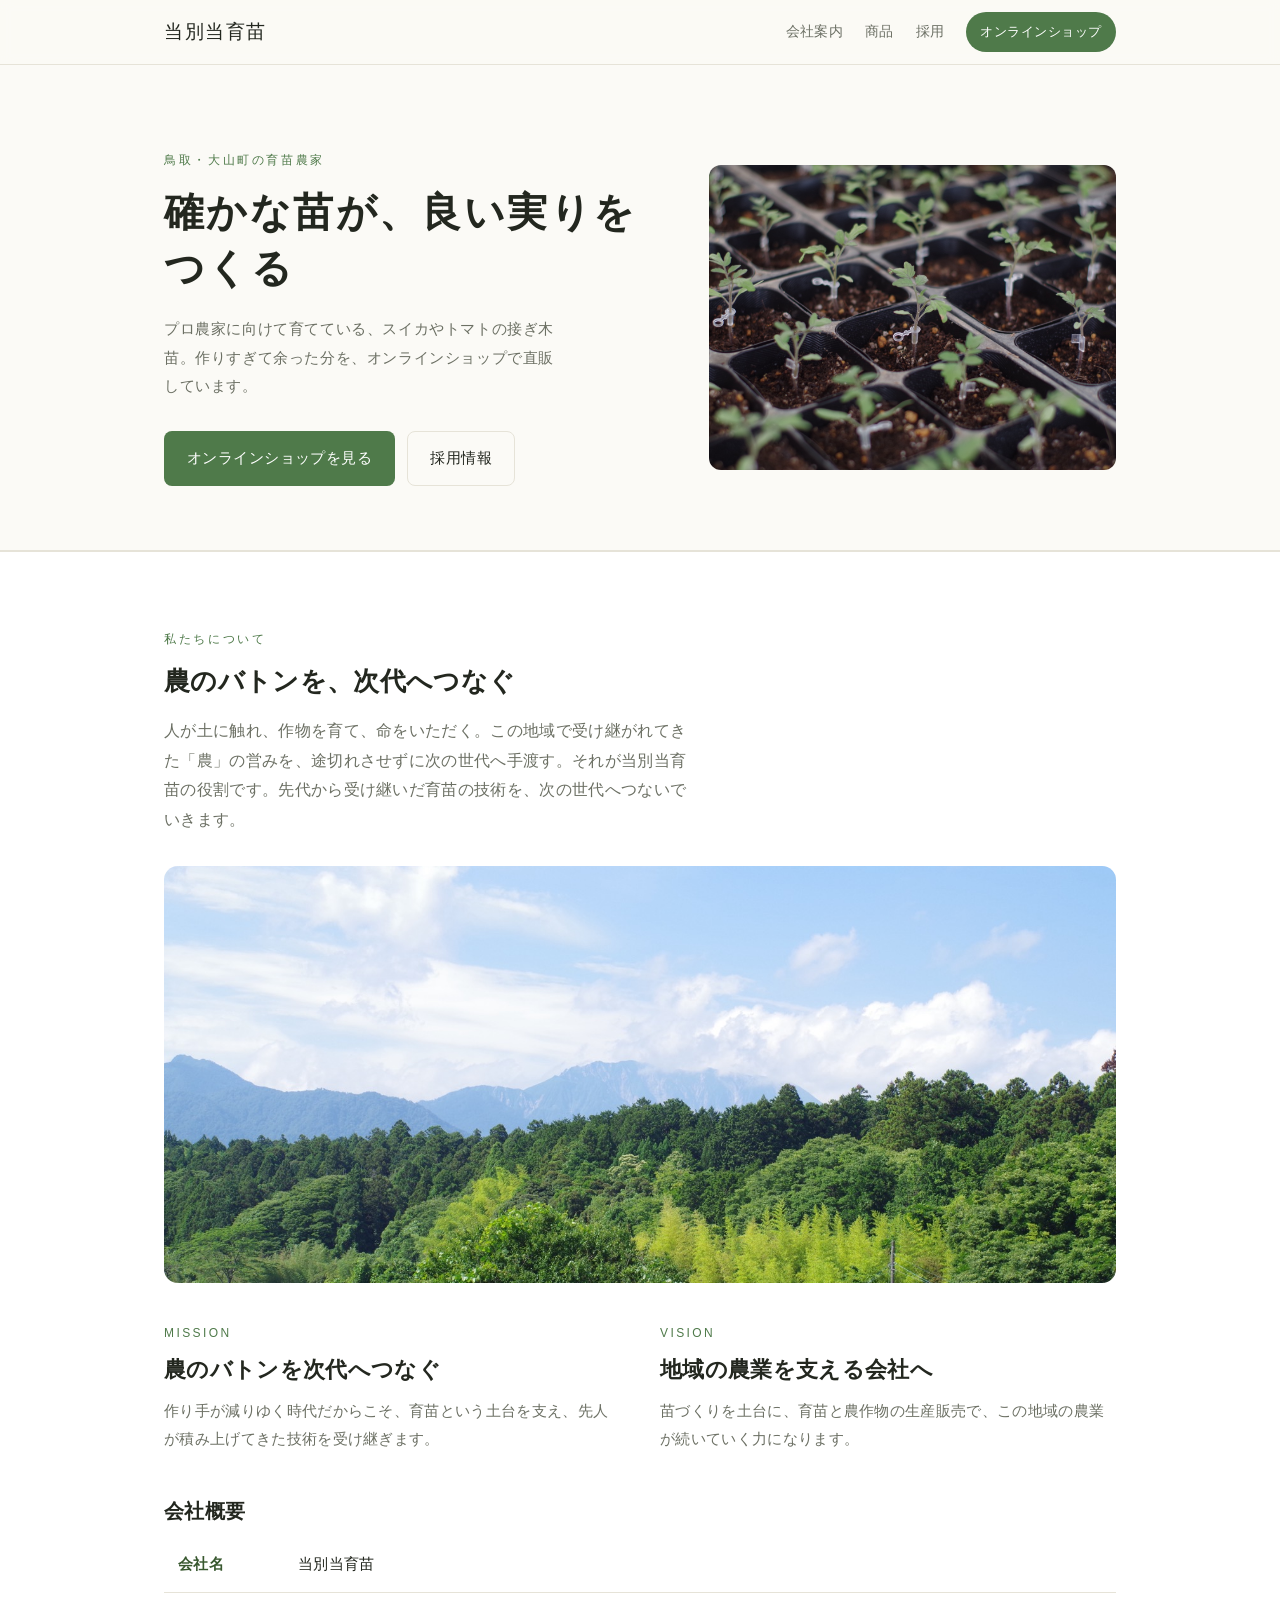
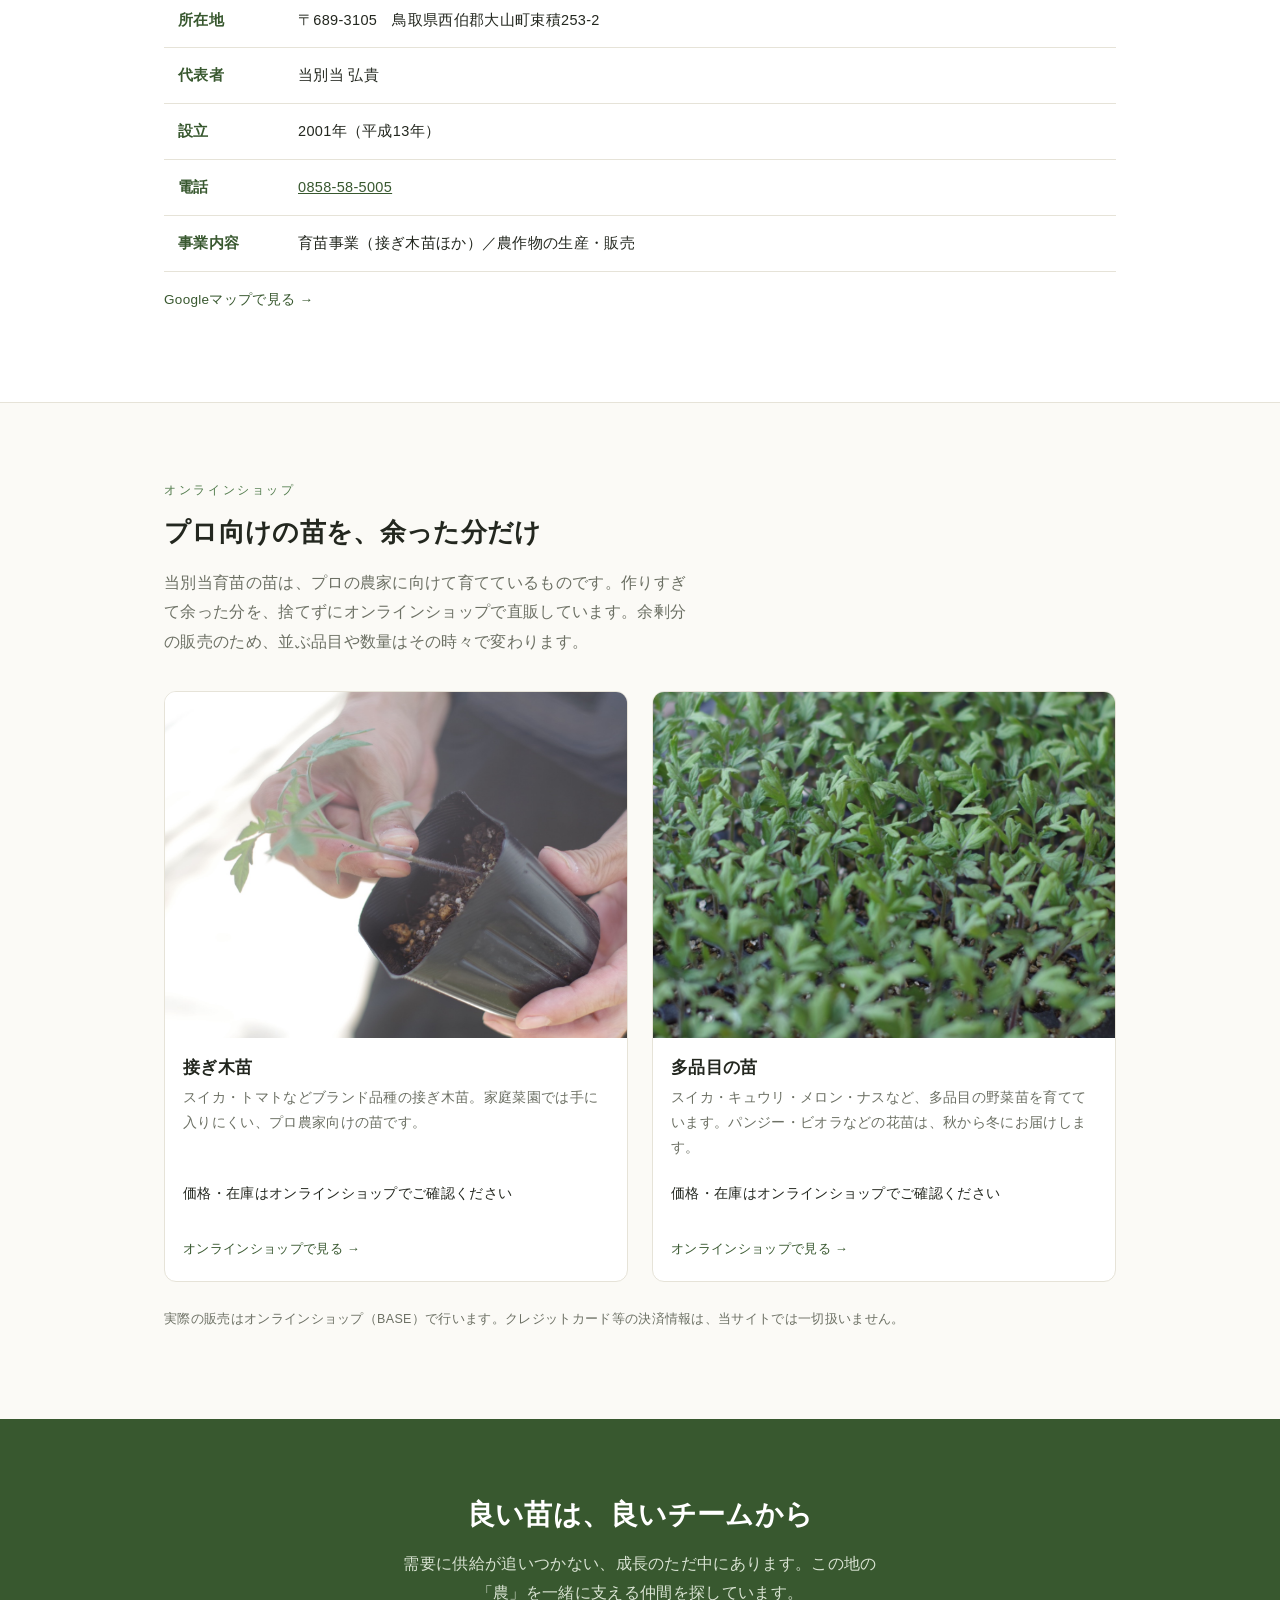
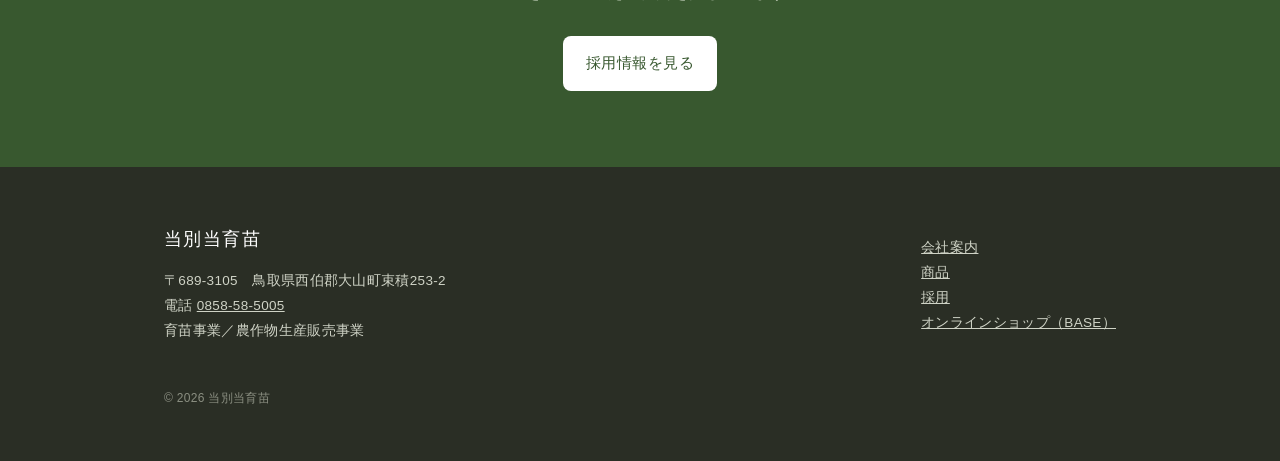
==== commit 7f9017e2: "fix: 育苗マークのロゴを廃し文字ロゴに統一、会社概要に設立年を追加 - ヘッダーの芽アイコンとファビコンを削除（中途半端なマークを排し文字ロゴのみに） - 会社概要に設立 2001年（平成13年）" ====
--- a/index.html
+++ b/index.html
@@ -6,7 +6,7 @@
 <title>当別当育苗｜鳥取・大山町の育苗農家</title>
 <meta name="description" content="鳥取県大山町の育苗農家、当別当育苗。プロ農家向けに育てたスイカ・トマトなどの接ぎ木苗を生産しています。余った苗の直販はオンラインショップから。" />
 <link rel="canonical" href="https://tobetto.jp/" />
-<link rel="icon" href="data:image/svg+xml,%3Csvg xmlns='http://www.w3.org/2000/svg' viewBox='0 0 24 24' fill='none' stroke='%234f7a4a' stroke-width='1.6' stroke-linecap='round' stroke-linejoin='round'%3E%3Cpath d='M12 21V11'/%3E%3Cpath d='M12 13c-3.2 0-5.5-2-6-5 3.2-.2 5.5 1.6 6 5z'/%3E%3Cpath d='M12 11c.4-2.8 2.6-4.6 5.6-4.4C17.2 9.2 15 11 12 11z'/%3E%3C/svg%3E" />
+<link rel="icon" href="data:," />
 <meta property="og:title" content="当別当育苗｜鳥取・大山町の育苗農家" />
 <meta property="og:description" content="プロ農家向けに育てた接ぎ木苗を生産する、鳥取県大山町の育苗農家。余った苗の直販はオンラインショップから。" />
 <meta property="og:type" content="website" />
@@ -20,11 +20,6 @@
 <header class="site-header">
   <div class="wrap">
     <a class="brand" href="index.html" aria-label="当別当育苗 トップへ" aria-current="page">
-      <svg class="mark" viewBox="0 0 24 24" fill="none" stroke="currentColor" stroke-width="1.6" stroke-linecap="round" stroke-linejoin="round" aria-hidden="true">
-        <path d="M12 21V11"/>
-        <path d="M12 13c-3.2 0-5.5-2-6-5 3.2-.2 5.5 1.6 6 5z"/>
-        <path d="M12 11c.4-2.8 2.6-4.6 5.6-4.4C17.2 9.2 15 11 12 11z"/>
-      </svg>
       <span class="name">当別当育苗</span>
     </a>
     <nav class="nav">
@@ -86,6 +81,7 @@
       <tr><th>会社名</th><td>当別当育苗</td></tr>
       <tr><th>所在地</th><td>〒689-3105　鳥取県西伯郡大山町束積253-2</td></tr>
       <tr><th>代表者</th><td>当別当 弘貴</td></tr>
+      <tr><th>設立</th><td>2001年（平成13年）</td></tr>
       <tr><th>電話</th><td><a href="tel:0858-58-5005">0858-58-5005</a></td></tr>
       <tr><th>事業内容</th><td>育苗事業（接ぎ木苗ほか）／農作物の生産・販売</td></tr>
       </tbody>
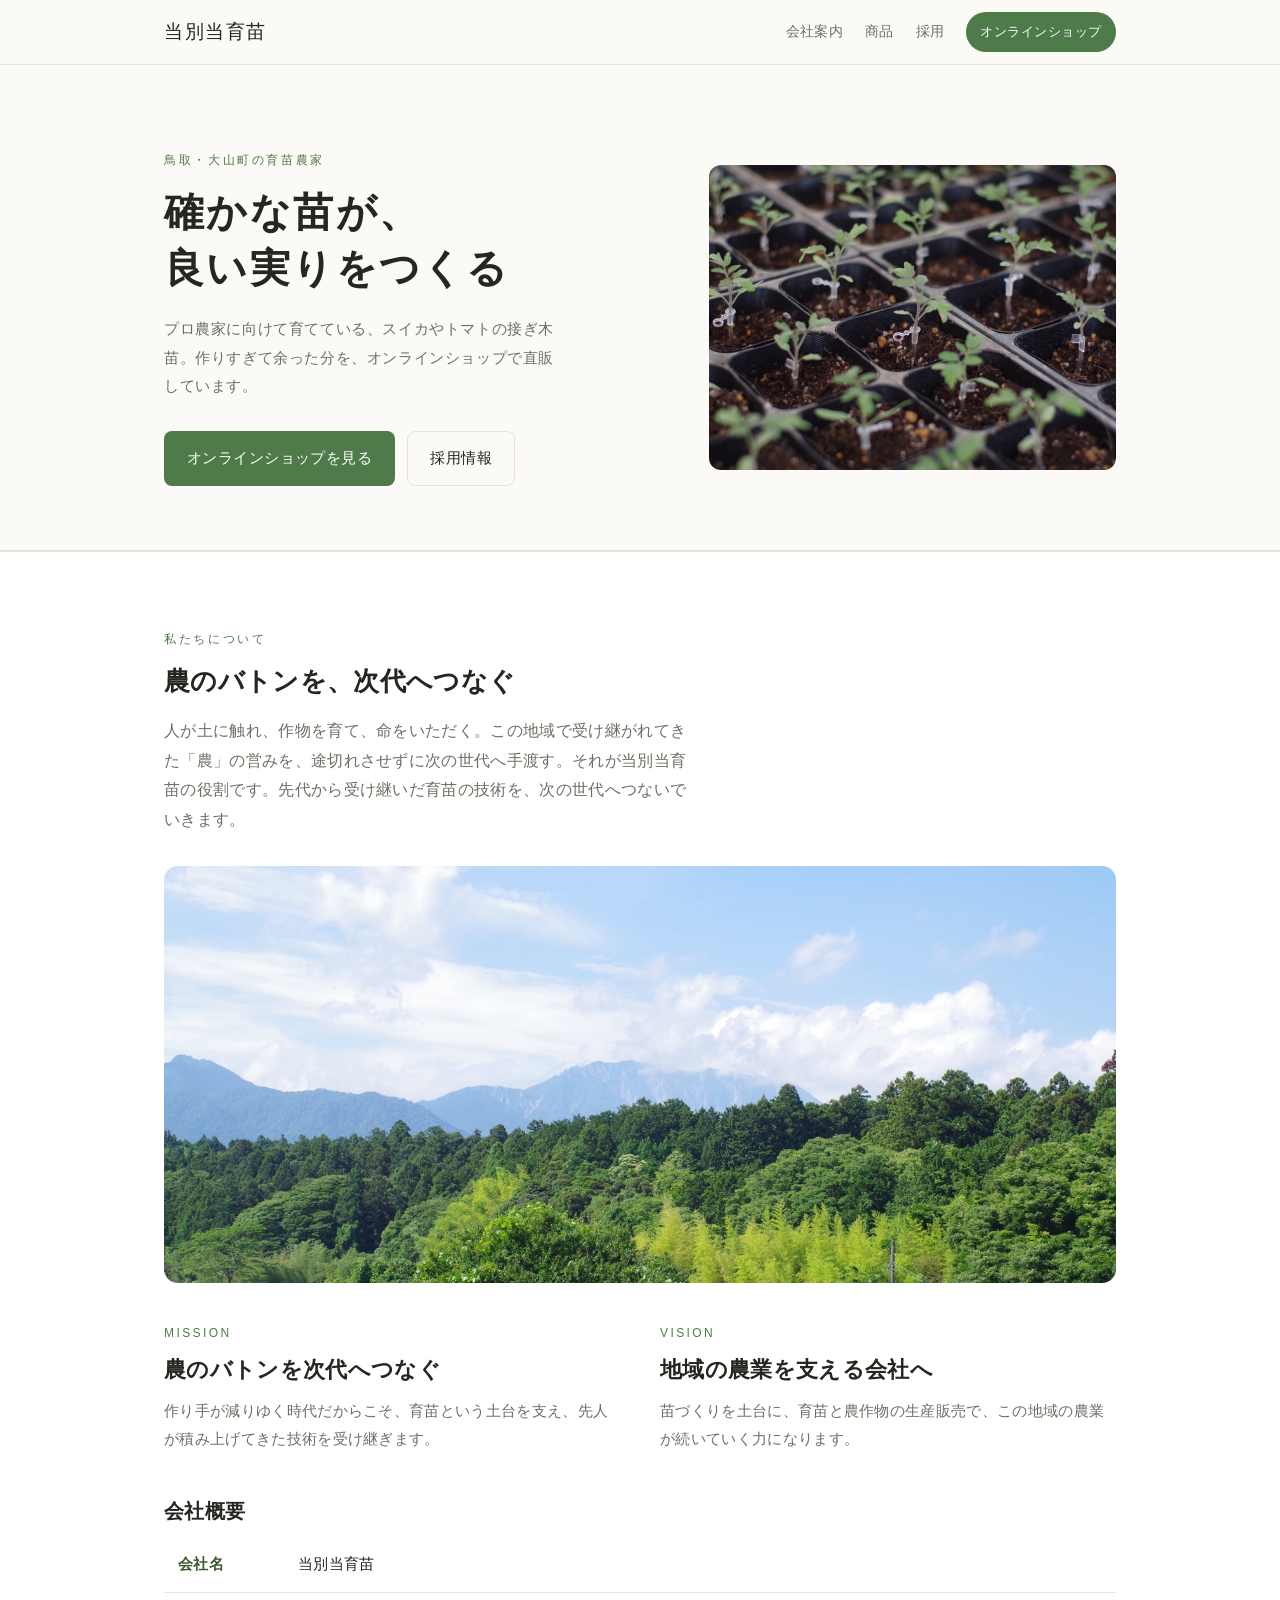
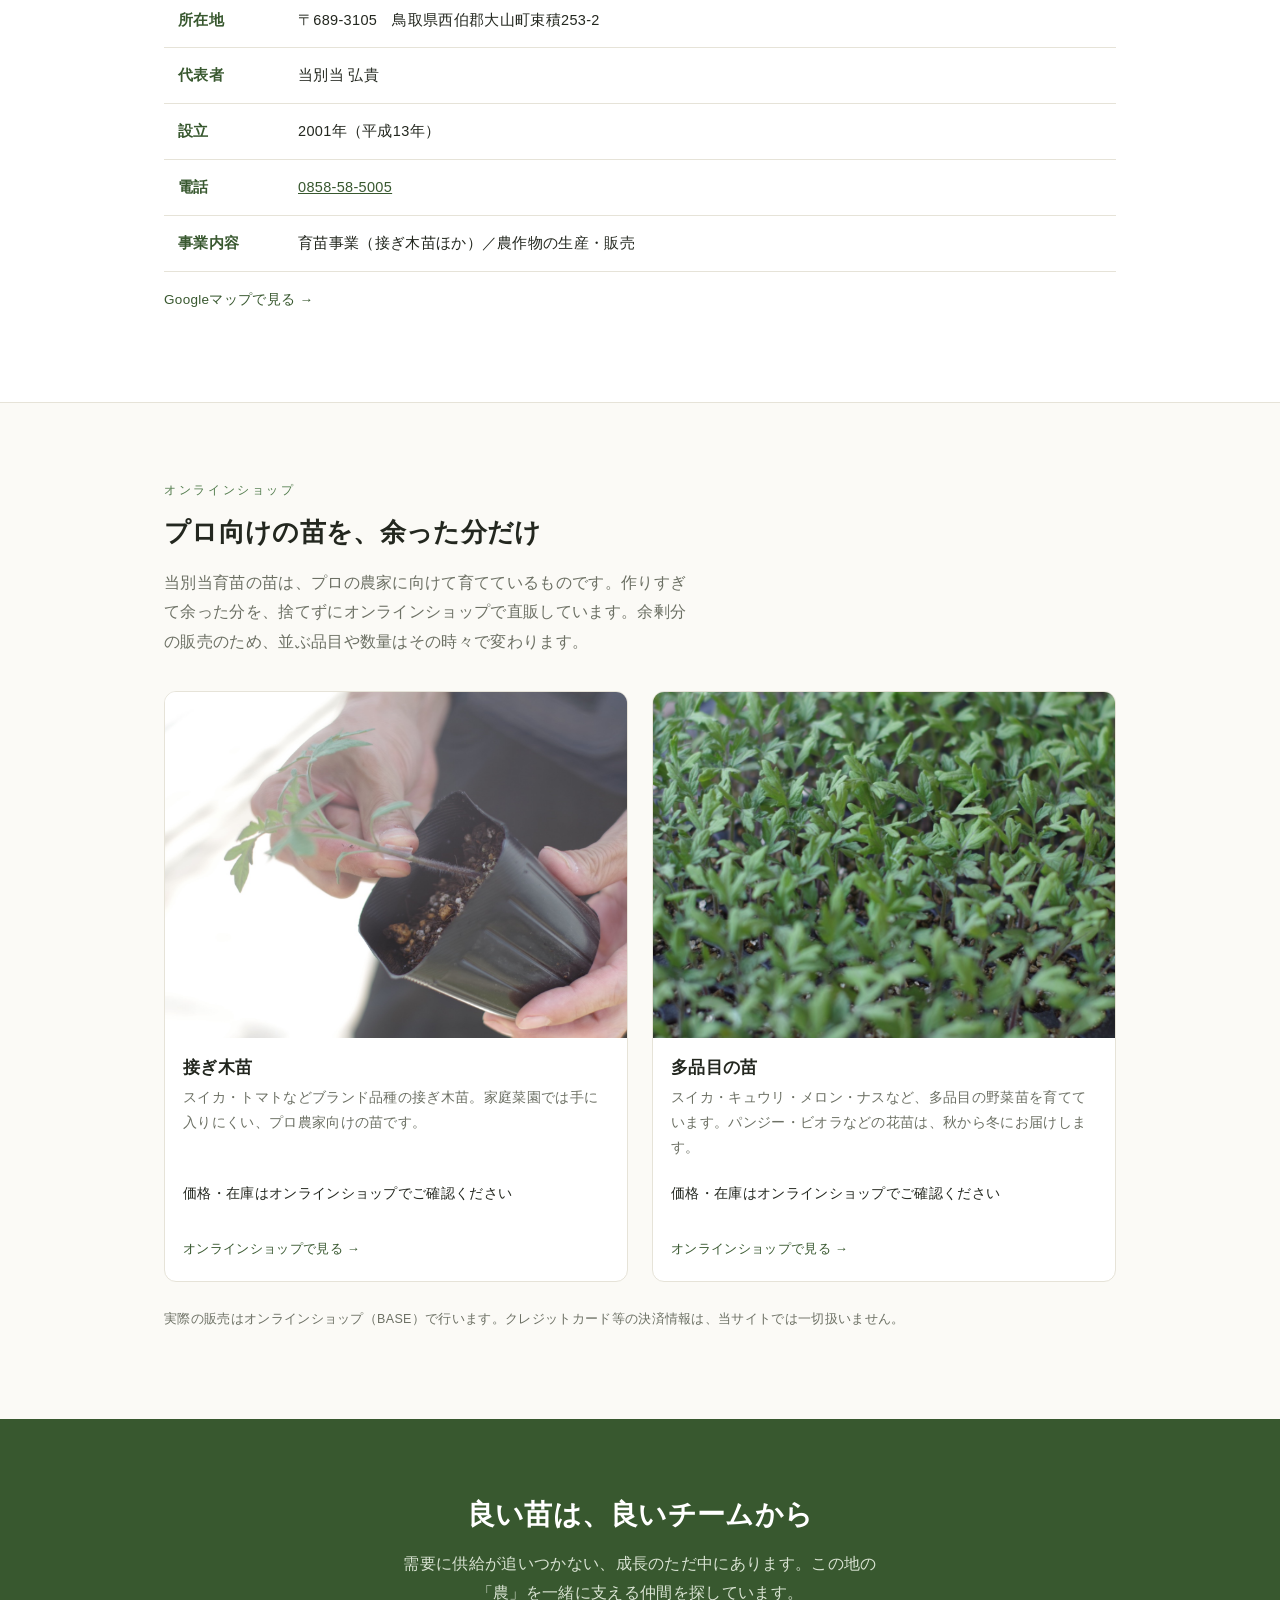
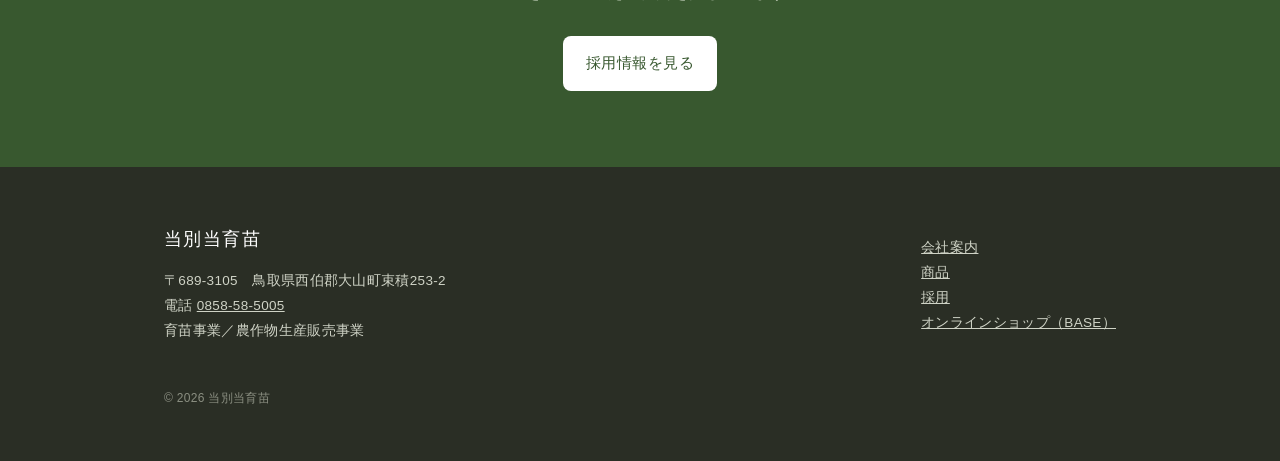
==== commit 93d87dcf: "fix: 見出しの泣き別れ防止と採用ページの文言改善 - 見出しを文節単位で折り返し、1文字だけ次行に落ちる崩れを防止（nwクラス） - 採用の見出しを前向きに（需要に供給が追いつかない→生産者の期待" ====
--- a/index.html
+++ b/index.html
@@ -36,7 +36,7 @@
   <div class="wrap hero-grid">
     <div>
       <p class="kicker">鳥取・大山町の育苗農家</p>
-      <h1>確かな苗が、良い実りをつくる</h1>
+      <h1><span class="nw">確かな苗が、</span><span class="nw">良い実りをつくる</span></h1>
       <p class="subhead">プロ農家に向けて育てている、スイカやトマトの接ぎ木苗。作りすぎて余った分を、オンラインショップで直販しています。</p>
       <div class="btns">
         <a class="btn btn-primary" href="https://tbtseedling.base.shop/" target="_blank" rel="noopener">オンラインショップを見る</a>
@@ -129,7 +129,7 @@
 <!-- 採用ティーザー -->
 <section class="recruit-teaser">
   <div class="wrap">
-    <h2>良い苗は、良いチームから</h2>
+    <h2><span class="nw">良い苗は、</span><span class="nw">良いチームから</span></h2>
     <p>需要に供給が追いつかない、成長のただ中にあります。この地の「農」を一緒に支える仲間を探しています。</p>
     <a class="btn btn-primary" href="recruit.html">採用情報を見る</a>
   </div>
--- a/style.css
+++ b/style.css
@@ -77,6 +77,8 @@
   display: grid; grid-template-columns: 1.1fr 0.9fr; gap: 48px; align-items: center;
 }
 .hero h1 { font-size: 40px; letter-spacing: 0.06em; }
+/* 文節をひとかたまりで折り返し、1文字だけ次行に落ちる（泣き別れ）を防ぐ */
+.nw { display: inline-block; white-space: nowrap; }
 .hero .subhead { font-size: 15px; color: var(--muted); letter-spacing:.04em; margin: 18px 0 0; font-weight:400; line-height:1.9; max-width: 48ch; }
 .hero .btns { margin-top: 30px; display: flex; gap: 12px; flex-wrap: wrap; }
 
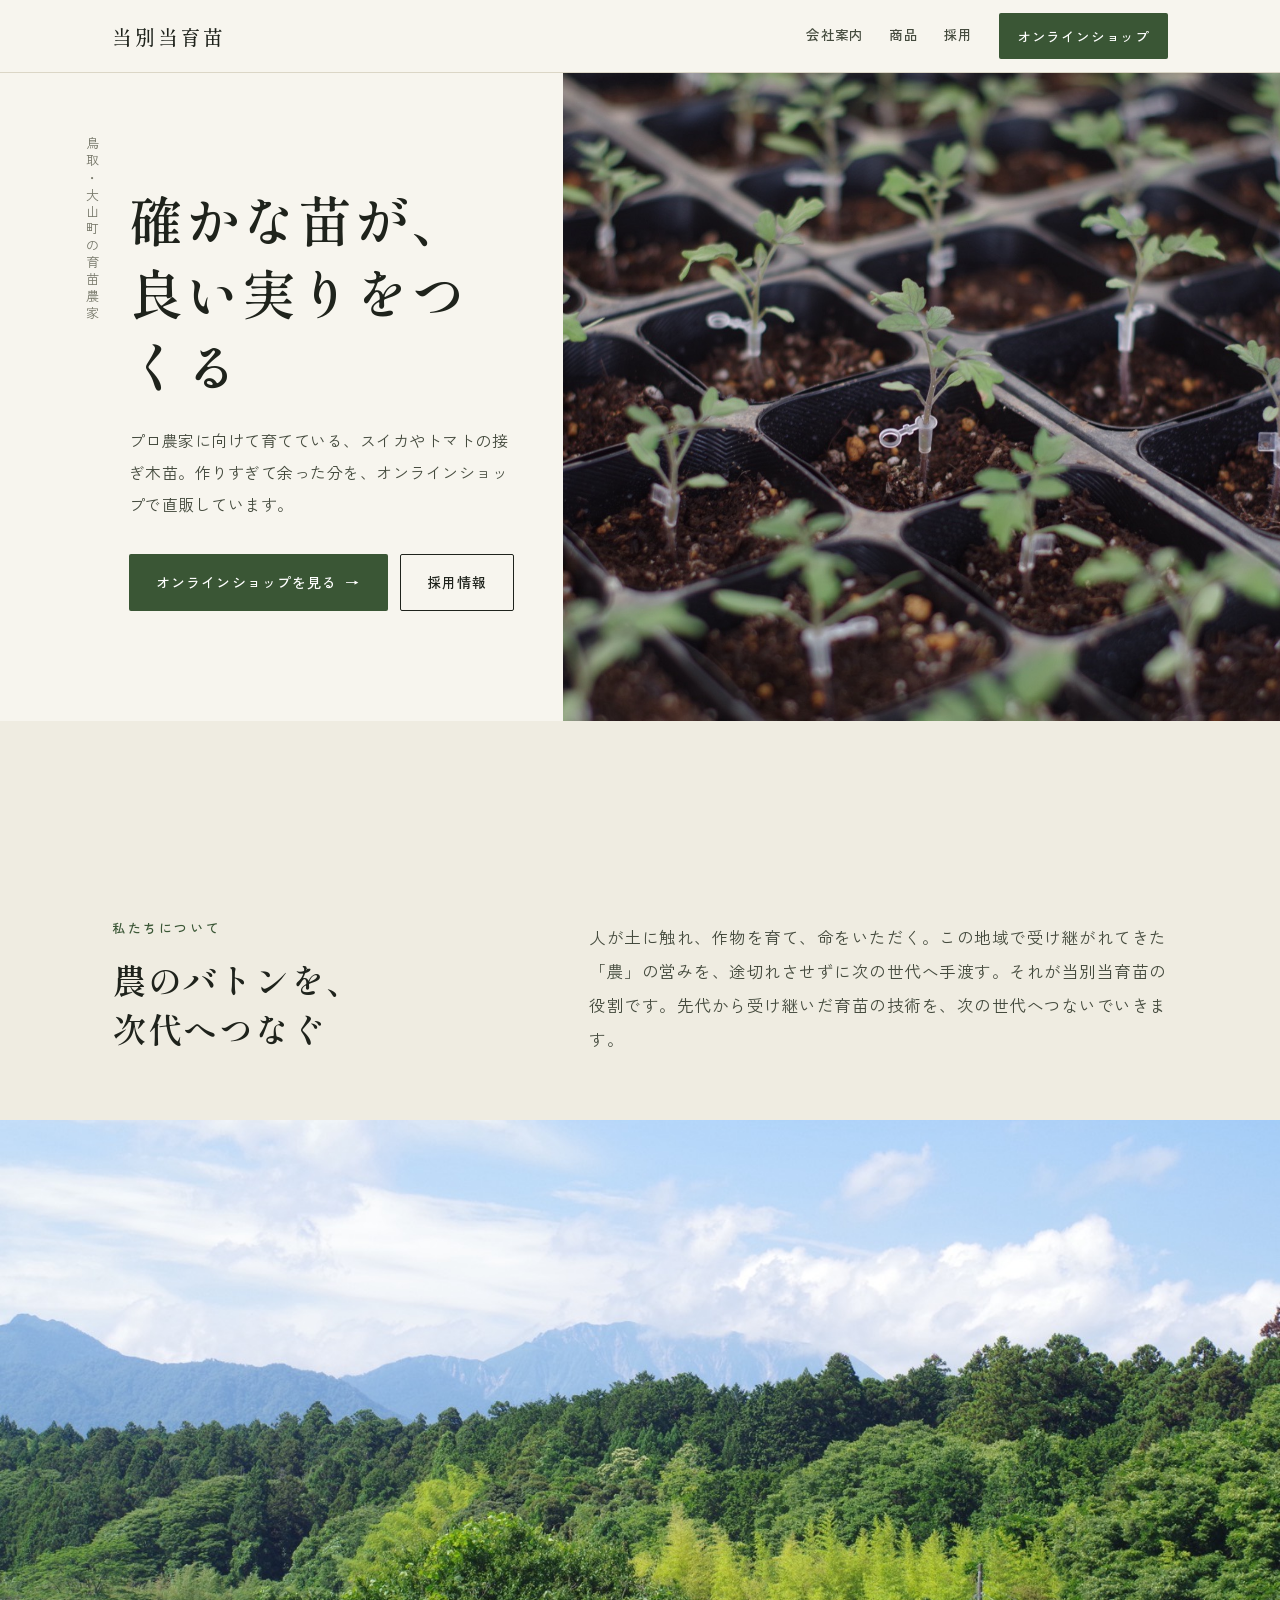
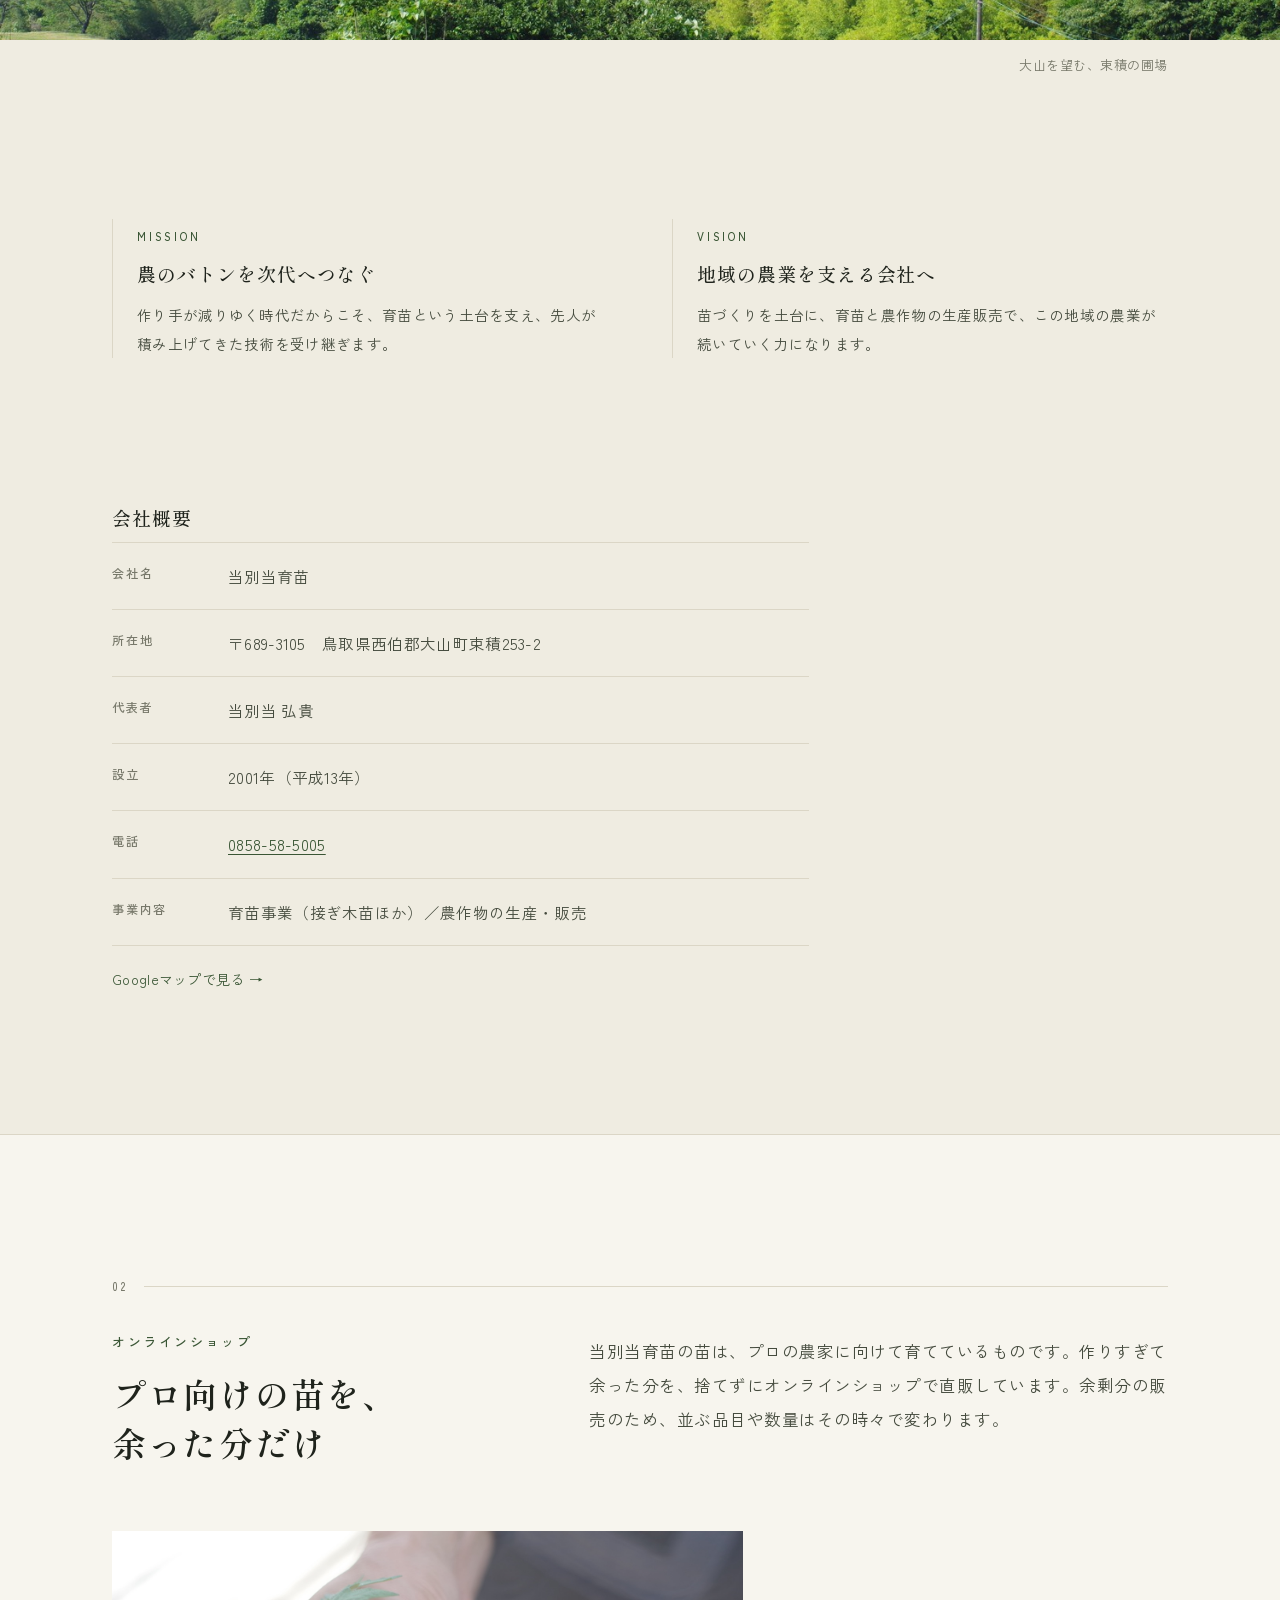
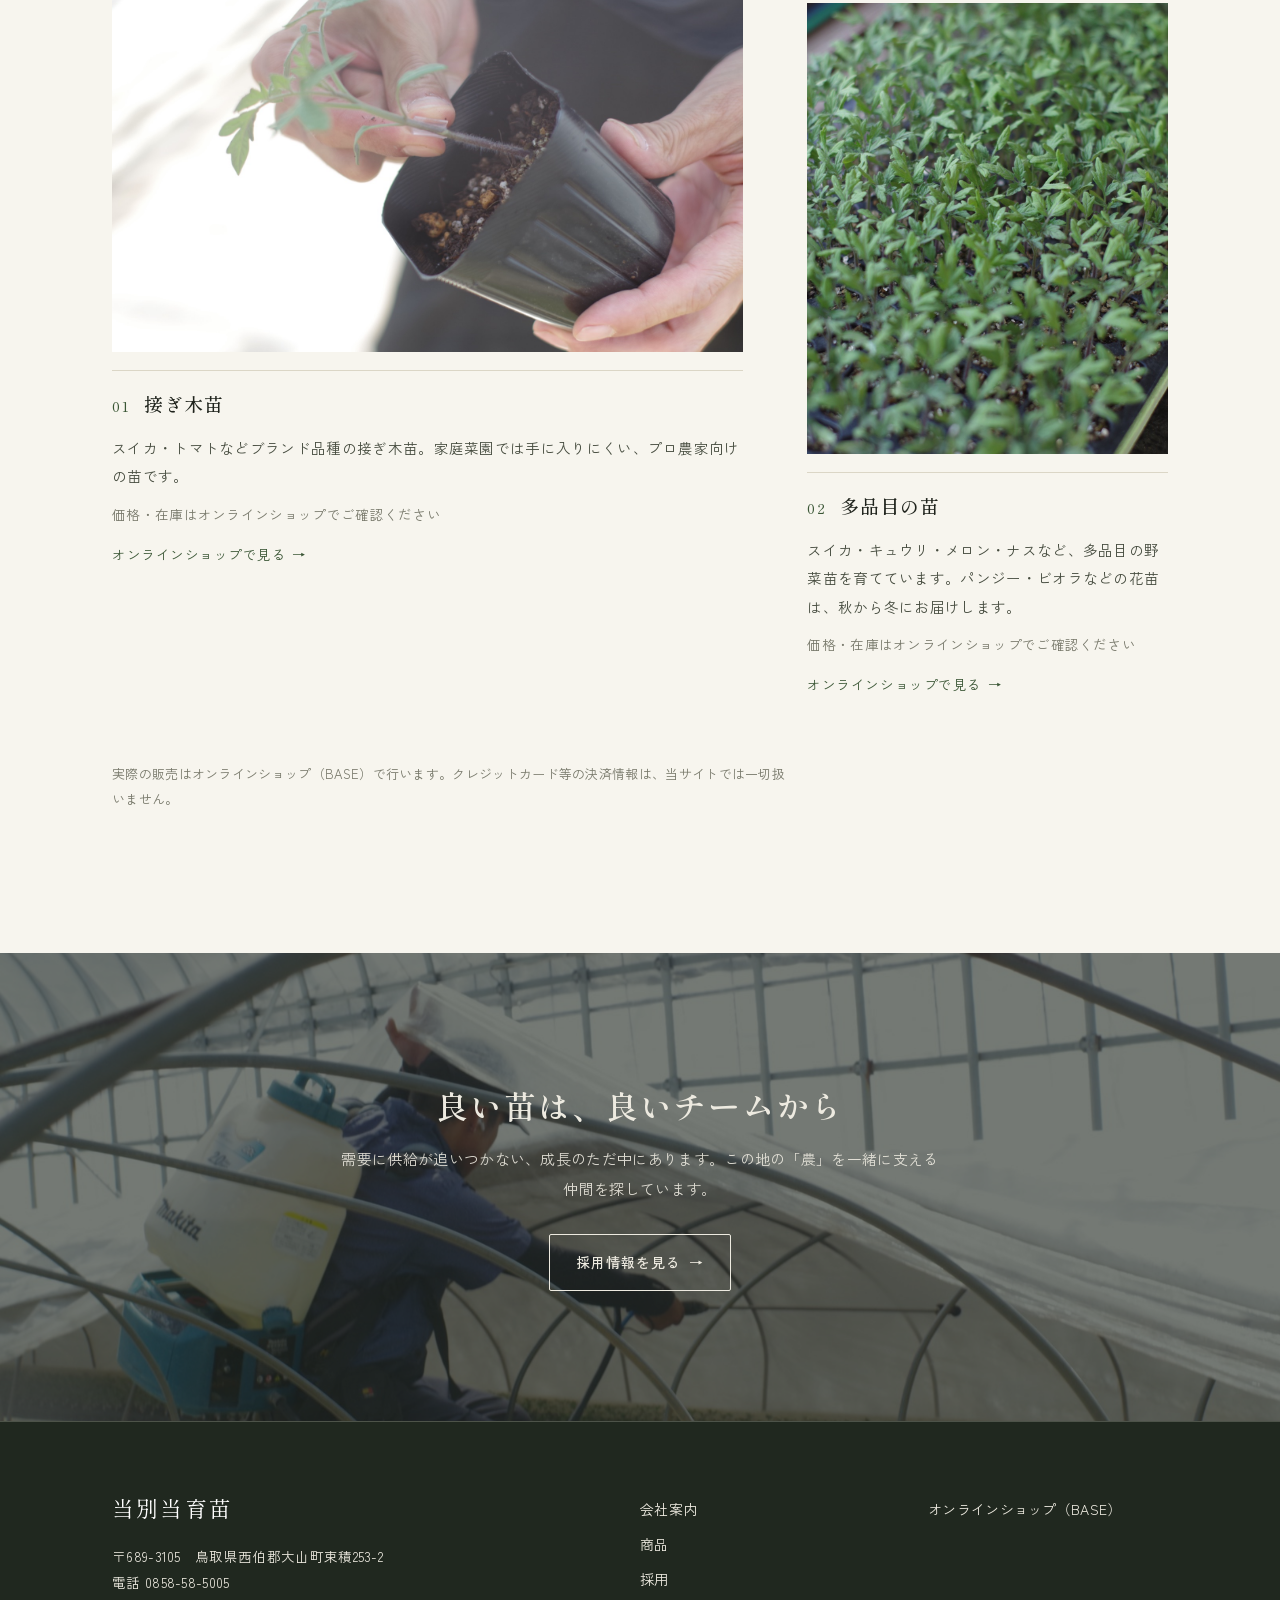
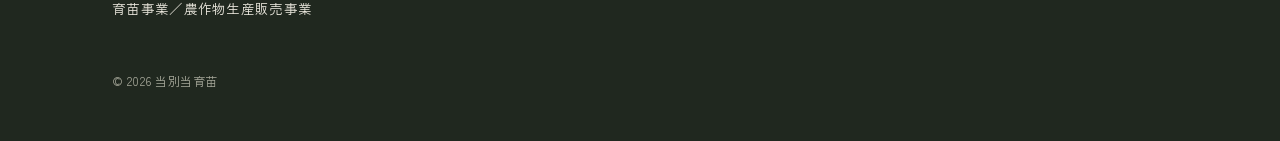
==== commit 4b77b3ae: "redesign(v4): エディトリアル・クラフトミニマリズムへ全面刷新 - Shippori Mincho B1(見出し)+Zen Kaku Gothic New(本文)のWebフォント - 角丸" ====
--- a/index.html
+++ b/index.html
@@ -12,6 +12,9 @@
 <meta property="og:type" content="website" />
 <meta property="og:url" content="https://tobetto.jp/" />
 <meta property="og:image" content="https://tobetto.jp/img/ogp.jpg" />
+<link rel="preconnect" href="https://fonts.googleapis.com">
+<link rel="preconnect" href="https://fonts.gstatic.com" crossorigin>
+<link href="https://fonts.googleapis.com/css2?family=Shippori+Mincho+B1:wght@500;600&family=Zen+Kaku+Gothic+New:wght@400;500&display=swap" rel="stylesheet">
 <link rel="stylesheet" href="style.css" />
 </head>
 <body>
@@ -31,38 +34,48 @@
   </div>
 </header>
 
+<main>
+
 <!-- ヒーロー -->
 <section class="hero">
-  <div class="wrap hero-grid">
-    <div>
-      <p class="kicker">鳥取・大山町の育苗農家</p>
+  <div class="hero-text">
+    <p class="hero-kicker">鳥取・大山町の育苗農家</p>
+    <div class="hero-copy">
       <h1><span class="nw">確かな苗が、</span><span class="nw">良い実りをつくる</span></h1>
       <p class="subhead">プロ農家に向けて育てている、スイカやトマトの接ぎ木苗。作りすぎて余った分を、オンラインショップで直販しています。</p>
       <div class="btns">
-        <a class="btn btn-primary" href="https://tbtseedling.base.shop/" target="_blank" rel="noopener">オンラインショップを見る</a>
+        <a class="btn btn-primary" href="https://tbtseedling.base.shop/" target="_blank" rel="noopener">オンラインショップを見る<span class="arrow">→</span></a>
         <a class="btn btn-ghost" href="recruit.html">採用情報</a>
       </div>
     </div>
-    <div class="media hero-img">
-      <img src="img/hero.jpg" width="1600" height="1066" alt="セルトレイで育つトマトの接ぎ木苗" fetchpriority="high" />
-    </div>
+  </div>
+  <div class="hero-media">
+    <img src="img/hero.jpg" width="1600" height="1066" alt="セルトレイで育つトマトの接ぎ木苗" fetchpriority="high" />
   </div>
 </section>
 
-<hr class="divider" />
-
 <!-- 会社案内 -->
-<section class="about" id="about">
+<section class="sec sec--deep" id="about">
   <div class="wrap">
-    <p class="kicker">私たちについて</p>
-    <h2 class="section-title">農のバトンを、次代へつなぐ</h2>
-    <p class="lead">人が土に触れ、作物を育て、命をいただく。この地域で受け継がれてきた「農」の営みを、途切れさせずに次の世代へ手渡す。それが当別当育苗の役割です。先代から受け継いだ育苗の技術を、次の世代へつないでいきます。</p>
-
-    <div class="band">
-      <img src="img/about.jpg" width="1500" height="1000" alt="大山を望む、当別当育苗のある風景" loading="lazy" />
+    <div class="sechead reveal"><span class="num">01</span><span class="rule"></span></div>
+    <div class="split reveal">
+      <div class="split-l">
+        <p class="kicker">私たちについて</p>
+        <h2 class="stitle"><span class="nw">農のバトンを、</span><span class="nw">次代へつなぐ</span></h2>
+      </div>
+      <div class="split-r">
+        <p class="lead">人が土に触れ、作物を育て、命をいただく。この地域で受け継がれてきた「農」の営みを、途切れさせずに次の世代へ手渡す。それが当別当育苗の役割です。先代から受け継いだ育苗の技術を、次の世代へつないでいきます。</p>
+      </div>
     </div>
 
-    <div class="mvv">
+    <figure class="reveal" style="margin:0;">
+      <div class="band bleed">
+        <img src="img/about.jpg" width="1500" height="1000" alt="大山を望む、当別当育苗のある風景" loading="lazy" />
+      </div>
+      <figcaption class="band-cap">大山を望む、束積の圃場</figcaption>
+    </figure>
+
+    <div class="mvv reveal">
       <div class="item">
         <span class="label">MISSION</span>
         <h3>農のバトンを次代へつなぐ</h3>
@@ -75,51 +88,57 @@
       </div>
     </div>
 
-    <h3 class="subhead-title">会社概要</h3>
-    <table class="info-table">
-      <tbody>
-      <tr><th>会社名</th><td>当別当育苗</td></tr>
-      <tr><th>所在地</th><td>〒689-3105　鳥取県西伯郡大山町束積253-2</td></tr>
-      <tr><th>代表者</th><td>当別当 弘貴</td></tr>
-      <tr><th>設立</th><td>2001年（平成13年）</td></tr>
-      <tr><th>電話</th><td><a href="tel:0858-58-5005">0858-58-5005</a></td></tr>
-      <tr><th>事業内容</th><td>育苗事業（接ぎ木苗ほか）／農作物の生産・販売</td></tr>
-      </tbody>
-    </table>
-    <p class="map-link"><a href="https://www.google.com/maps/search/?api=1&amp;query=%E9%B3%A5%E5%8F%96%E7%9C%8C%E8%A5%BF%E4%BC%AF%E9%83%A1%E5%A4%A7%E5%B1%B1%E7%94%BA%E6%9D%9F%E7%A9%8D253-2" target="_blank" rel="noopener">Googleマップで見る →</a></p>
+    <div class="about-info reveal">
+      <h3 class="info-h">会社概要</h3>
+      <table class="info-table">
+        <caption class="sr-only">当別当育苗 会社概要</caption>
+        <tbody>
+        <tr><th scope="row">会社名</th><td>当別当育苗</td></tr>
+        <tr><th scope="row">所在地</th><td>〒689-3105　鳥取県西伯郡大山町束積253-2</td></tr>
+        <tr><th scope="row">代表者</th><td>当別当 弘貴</td></tr>
+        <tr><th scope="row">設立</th><td>2001年（平成13年）</td></tr>
+        <tr><th scope="row">電話</th><td><a href="tel:0858-58-5005">0858-58-5005</a></td></tr>
+        <tr><th scope="row">事業内容</th><td>育苗事業（接ぎ木苗ほか）／農作物の生産・販売</td></tr>
+        </tbody>
+      </table>
+      <p class="map-link"><a href="https://www.google.com/maps/search/?api=1&amp;query=%E9%B3%A5%E5%8F%96%E7%9C%8C%E8%A5%BF%E4%BC%AF%E9%83%A1%E5%A4%A7%E5%B1%B1%E7%94%BA%E6%9D%9F%E7%A9%8D253-2" target="_blank" rel="noopener">Googleマップで見る <span class="arrow">→</span></a></p>
+    </div>
   </div>
 </section>
 
 <!-- 商品 / オンラインショップ -->
-<section class="products" id="products">
+<section class="sec sec--paper" id="products">
   <div class="wrap">
-    <p class="kicker">オンラインショップ</p>
-    <h2 class="section-title">プロ向けの苗を、余った分だけ</h2>
-    <p class="lead">当別当育苗の苗は、プロの農家に向けて育てているものです。作りすぎて余った分を、捨てずにオンラインショップで直販しています。余剰分の販売のため、並ぶ品目や数量はその時々で変わります。</p>
+    <div class="sechead reveal"><span class="num">02</span><span class="rule"></span></div>
+    <div class="split reveal">
+      <div class="split-l">
+        <p class="kicker">オンラインショップ</p>
+        <h2 class="stitle"><span class="nw">プロ向けの苗を、</span><span class="nw">余った分だけ</span></h2>
+      </div>
+      <div class="split-r">
+        <p class="lead">当別当育苗の苗は、プロの農家に向けて育てているものです。作りすぎて余った分を、捨てずにオンラインショップで直販しています。余剰分の販売のため、並ぶ品目や数量はその時々で変わります。</p>
+      </div>
+    </div>
 
-    <div class="grid grid-2">
-      <article class="card">
-        <div class="media card-img">
+    <div class="products-grid">
+      <article class="pcard pcard--main reveal">
+        <div class="media">
           <img src="img/product-graft.jpg" width="1600" height="1066" alt="手に持ったトマトの接ぎ木苗とポット" loading="lazy" />
         </div>
-        <div class="body">
-          <h3>接ぎ木苗</h3>
-          <p class="desc">スイカ・トマトなどブランド品種の接ぎ木苗。家庭菜園では手に入りにくい、プロ農家向けの苗です。</p>
-          <p class="price">価格・在庫はオンラインショップでご確認ください</p>
-          <a class="card-link" href="https://tbtseedling.base.shop/" target="_blank" rel="noopener">オンラインショップで見る →</a>
-        </div>
+        <div class="cap"><span class="num">01</span><h3>接ぎ木苗</h3></div>
+        <p class="desc">スイカ・トマトなどブランド品種の接ぎ木苗。家庭菜園では手に入りにくい、プロ農家向けの苗です。</p>
+        <p class="price">価格・在庫はオンラインショップでご確認ください</p>
+        <a class="card-link" href="https://tbtseedling.base.shop/" target="_blank" rel="noopener">オンラインショップで見る <span class="arrow">→</span></a>
       </article>
 
-      <article class="card">
-        <div class="media card-img">
+      <article class="pcard pcard--sub reveal">
+        <div class="media">
           <img src="img/product-seedlings.jpg" width="1600" height="1066" alt="ハウスで育つ多品目の苗" loading="lazy" />
         </div>
-        <div class="body">
-          <h3>多品目の苗</h3>
-          <p class="desc">スイカ・キュウリ・メロン・ナスなど、多品目の野菜苗を育てています。パンジー・ビオラなどの花苗は、秋から冬にお届けします。</p>
-          <p class="price">価格・在庫はオンラインショップでご確認ください</p>
-          <a class="card-link" href="https://tbtseedling.base.shop/" target="_blank" rel="noopener">オンラインショップで見る →</a>
-        </div>
+        <div class="cap"><span class="num">02</span><h3>多品目の苗</h3></div>
+        <p class="desc">スイカ・キュウリ・メロン・ナスなど、多品目の野菜苗を育てています。パンジー・ビオラなどの花苗は、秋から冬にお届けします。</p>
+        <p class="price">価格・在庫はオンラインショップでご確認ください</p>
+        <a class="card-link" href="https://tbtseedling.base.shop/" target="_blank" rel="noopener">オンラインショップで見る <span class="arrow">→</span></a>
       </article>
     </div>
     <p class="note">実際の販売はオンラインショップ（BASE）で行います。クレジットカード等の決済情報は、当サイトでは一切扱いません。</p>
@@ -127,34 +146,54 @@
 </section>
 
 <!-- 採用ティーザー -->
-<section class="recruit-teaser">
-  <div class="wrap">
+<section class="teaser">
+  <img class="teaser-bg" src="img/recruit.jpg" width="1600" height="1066" alt="" loading="lazy" />
+  <div class="teaser-inner reveal">
     <h2><span class="nw">良い苗は、</span><span class="nw">良いチームから</span></h2>
     <p>需要に供給が追いつかない、成長のただ中にあります。この地の「農」を一緒に支える仲間を探しています。</p>
-    <a class="btn btn-primary" href="recruit.html">採用情報を見る</a>
+    <a class="btn btn-ghost-light" href="recruit.html">採用情報を見る<span class="arrow">→</span></a>
   </div>
 </section>
+
+</main>
 
 <!-- フッター -->
 <footer class="site-footer">
   <div class="wrap">
     <div class="cols">
       <div>
-        <div class="name">当別当育苗</div>
+        <p class="fname">当別当育苗</p>
         <p>〒689-3105　鳥取県西伯郡大山町束積253-2<br>
         電話 <a href="tel:0858-58-5005">0858-58-5005</a><br>
         育苗事業／農作物生産販売事業</p>
       </div>
-      <div>
-        <p><a href="#about">会社案内</a><br>
-        <a href="#products">商品</a><br>
-        <a href="recruit.html">採用</a><br>
-        <a href="https://tbtseedling.base.shop/" target="_blank" rel="noopener">オンラインショップ（BASE）</a></p>
+      <div class="fnav">
+        <a href="#about">会社案内</a>
+        <a href="#products">商品</a>
+        <a href="recruit.html">採用</a>
+      </div>
+      <div class="fnav">
+        <a href="https://tbtseedling.base.shop/" target="_blank" rel="noopener">オンラインショップ（BASE）</a>
       </div>
     </div>
-    <p class="small">© 2026 当別当育苗</p>
+    <p class="copy">© 2026 当別当育苗</p>
   </div>
 </footer>
 
+<script>
+document.documentElement.classList.add('js');
+var reveals = document.querySelectorAll('.reveal');
+if ('IntersectionObserver' in window) {
+  var io = new IntersectionObserver(function (es) {
+    es.forEach(function (e) {
+      if (e.isIntersecting) { e.target.classList.add('is-in'); io.unobserve(e.target); }
+    });
+  }, { threshold: 0, rootMargin: '0px 0px -12% 0px' });
+  reveals.forEach(function (el) { io.observe(el); });
+} else {
+  reveals.forEach(function (el) { el.classList.add('is-in'); });
+}
+</script>
+
 </body>
 </html>
--- a/style.css
+++ b/style.css
@@ -1,204 +1,252 @@
-/* 当別当育苗 サイト試作   — シンプル・誇張しない方針 */
+@charset "UTF-8";
+/* 当別当育苗 公式サイト — リデザイン v4（エディトリアル・クラフトミニマリズム） */
 
 :root {
-  --bg: #fbfaf6;
-  --surface: #ffffff;
-  --ink: #23271f;
-  --muted: #6c7064;
-  --line: #e6e3d8;
-  --green: #4f7a4a;
-  --green-deep: #38582f;
-  --sand: #ece7d9;
-  --maxw: 1000px;
-  --serif: "Hiragino Mincho ProN", "Yu Mincho", "YuMincho", "Noto Serif JP", serif;
-  --sans: -apple-system, BlinkMacSystemFont, "Hiragino Sans", "Hiragino Kaku Gothic ProN",
-          "Noto Sans JP", "Yu Gothic", "Meiryo", sans-serif;
+  --paper:      #F7F5EE;
+  --paper-deep: #EFECE1;
+  --ink:        #1F231C;
+  --ink-soft:   #454B3E;
+  --muted:      #77786A;
+  --line:       #DBD6C6;
+  --green:      #3A5635;
+  --green-deep: #2C4128;
+  --night:      #20281F;
+  --on-night:   #EDEAE0;
+  --muted-night:#A6A89A;
+  --line-night: rgba(237,234,224,.22);
+
+  --font-display: "Shippori Mincho B1", "Hiragino Mincho ProN", "Yu Mincho", serif;
+  --font-body: "Zen Kaku Gothic New", "Hiragino Kaku Gothic ProN", "Noto Sans JP", "Yu Gothic", sans-serif;
+
+  --sp-2: 16px; --sp-3: 24px; --sp-4: 32px; --sp-6: 48px; --sp-8: 64px;
+  --section: clamp(88px, 11vw, 152px);
+  --wrap-max: 1120px;
+  --wrap-pad: clamp(20px, 4vw, 32px);
 }
 
 * { box-sizing: border-box; }
-
+html, body { overflow-x: clip; }
 html { scroll-behavior: smooth; }
 
 body {
   margin: 0;
-  background: var(--bg);
-  color: var(--ink);
-  font-family: var(--sans);
-  font-size: 16px;
-  line-height: 1.85;
-  letter-spacing: 0.02em;
+  background: var(--paper);
+  color: var(--ink-soft);
+  font-family: var(--font-body);
+  font-size: 15.5px;
+  line-height: 1.95;
+  letter-spacing: .02em;
   -webkit-font-smoothing: antialiased;
+  text-rendering: optimizeLegibility;
 }
 
 a { color: inherit; }
-
-img, svg { display: block; max-width: 100%; }
-
-.wrap { max-width: var(--maxw); margin: 0 auto; padding: 0 24px; }
+img { display: block; max-width: 100%; }
+
+.wrap { max-width: var(--wrap-max); margin: 0 auto; padding: 0 var(--wrap-pad); }
+.bleed { width: 100dvw; margin-inline: calc(50% - 50dvw); }
+
+h1, h2, h3 { font-family: var(--font-display); color: var(--ink); margin: 0; }
+h1, h2 { font-weight: 600; }
+h3 { font-weight: 500; }
+
+.sr-only { position:absolute; width:1px; height:1px; padding:0; margin:-1px; overflow:hidden; clip:rect(0,0,0,0); white-space:nowrap; border:0; }
+.nw { display: inline-block; }
+
+/* ---------- ボタン ---------- */
+.btn {
+  display: inline-flex; align-items: center; gap: 8px;
+  padding: 14px 26px; border-radius: 2px; border: 1px solid transparent;
+  font-family: var(--font-body); font-size: 14px; font-weight: 500; letter-spacing: .08em;
+  text-decoration: none; cursor: pointer; transition: background .25s, color .25s, border-color .25s;
+}
+.btn .arrow { transition: transform .25s; }
+.btn:hover .arrow { transform: translateX(4px); }
+.btn-primary { background: var(--green); color: #fff; }
+.btn-primary:hover { background: var(--green-deep); color: #fff; }
+.btn-ghost { background: transparent; color: var(--ink); border-color: var(--ink); }
+.btn-ghost:hover { background: var(--ink); color: var(--paper); }
+.btn-ghost-light { background: transparent; color: var(--on-night); border-color: var(--on-night); }
+.btn-ghost-light:hover { background: var(--on-night); color: var(--night); }
 
 /* ---------- ヘッダー ---------- */
 .site-header {
-  position: sticky; top: 0; z-index: 20;
-  background: rgba(251, 250, 246, 0.9);
-  backdrop-filter: saturate(1.1) blur(6px);
-  border-bottom: 1px solid var(--line);
-}
-.site-header .wrap {
-  display: flex; align-items: center; justify-content: space-between;
-  height: 64px;
-}
-.brand { display: flex; align-items: center; gap: 10px; text-decoration: none; }
-.brand .mark { width: 26px; height: 26px; color: var(--green); }
-.brand .name { font-family: var(--serif); font-size: 19px; letter-spacing: 0.08em; }
-.nav { display: flex; align-items: center; gap: 22px; }
-.nav a { text-decoration: none; font-size: 14px; color: var(--muted); transition: color .2s; }
-.nav a:hover { color: var(--ink); }
+  position: sticky; top: 0; z-index: 30;
+  background: var(--paper); border-bottom: 1px solid var(--line);
+}
+.site-header .wrap { display: flex; align-items: center; justify-content: space-between; height: 72px; }
+.brand { text-decoration: none; }
+.brand .name { font-family: var(--font-display); font-weight: 500; font-size: 20px; letter-spacing: .14em; color: var(--ink); }
+.nav { display: flex; align-items: center; gap: 26px; }
+.nav a {
+  font-size: 13.5px; font-weight: 500; color: var(--ink-soft); text-decoration: none; padding-bottom: 3px; white-space: nowrap;
+  background-image: linear-gradient(var(--ink), var(--ink));
+  background-size: 0% 1px; background-position: 0 100%; background-repeat: no-repeat;
+  transition: background-size .3s ease, color .2s;
+}
+.nav a:hover { color: var(--ink); background-size: 100% 1px; }
+.nav a[aria-current="page"] { color: var(--ink); background-size: 100% 1px; }
 .nav a.shop {
-  color: #fff; background: var(--green); padding: 8px 14px; border-radius: 999px;
-  font-size: 13px; letter-spacing: .04em;
-}
-.nav a.shop:hover { background: var(--green-deep); color:#fff; }
-.nav-toggle { display: none; }
+  background: var(--green); color: #fff; padding: 10px 18px; border-radius: 2px;
+  letter-spacing: .06em; background-image: none;
+}
+.nav a.shop:hover { background: var(--green-deep); color: #fff; }
 
 /* ---------- 共通セクション ---------- */
-section { padding: 76px 0; }
-.kicker {
-  font-size: 12px; letter-spacing: .22em; color: var(--green);
-  text-transform: none; margin: 0 0 14px;
-}
-h1, h2, h3 { font-family: var(--serif); font-weight: 600; line-height: 1.4; margin: 0; }
-h2.section-title { font-size: 26px; margin-bottom: 8px; }
-.lead { color: var(--muted); max-width: 60ch; }
-.divider { height: 1px; background: var(--line); border: 0; margin: 0; }
+.sec { padding: var(--section) 0; }
+.sec--deep { background: var(--paper-deep); }
+.sec--paper { background: var(--paper); border-top: 1px solid var(--line); }
+
+.sechead { display: flex; align-items: center; gap: 16px; margin-bottom: var(--sp-4); }
+.sechead .num { font-size: 11px; font-weight: 500; letter-spacing: .25em; color: var(--muted); }
+.sechead .rule { flex: 1; height: 1px; background: var(--line); }
+
+.kicker { font-size: 13px; font-weight: 500; letter-spacing: .2em; color: var(--green); margin: 0 0 14px; }
+.stitle { font-size: clamp(25px, 3vw, 34px); line-height: 1.45; letter-spacing: .05em; }
+.lead { font-size: 16.5px; line-height: 2.05; letter-spacing: .03em; color: var(--ink-soft); max-width: 40em; margin: 0; }
+
+.split { display: grid; grid-template-columns: 5fr 7fr; gap: var(--sp-8); align-items: start; }
+.split-r { padding-top: 6px; }
 
 /* ---------- ヒーロー ---------- */
-.hero { padding: 84px 0 64px; }
-.hero-grid {
-  display: grid; grid-template-columns: 1.1fr 0.9fr; gap: 48px; align-items: center;
-}
-.hero h1 { font-size: 40px; letter-spacing: 0.06em; }
-/* 文節をひとかたまりで折り返し、1文字だけ次行に落ちる（泣き別れ）を防ぐ */
-.nw { display: inline-block; white-space: nowrap; }
-.hero .subhead { font-size: 15px; color: var(--muted); letter-spacing:.04em; margin: 18px 0 0; font-weight:400; line-height:1.9; max-width: 48ch; }
-.hero .btns { margin-top: 30px; display: flex; gap: 12px; flex-wrap: wrap; }
-
-/* スクリーンリーダー専用 */
-.sr-only { position:absolute; width:1px; height:1px; padding:0; margin:-1px; overflow:hidden; clip:rect(0,0,0,0); white-space:nowrap; border:0; }
-
-.btn {
-  display: inline-flex; align-items: center; gap: 8px;
-  padding: 13px 22px; border-radius: 8px; text-decoration: none; font-size: 14.5px;
-  letter-spacing: .03em; transition: all .2s; border: 1px solid transparent;
-}
-.btn-primary { background: var(--green); color: #fff; }
-.btn-primary:hover { background: var(--green-deep); }
-.btn-ghost { background: transparent; color: var(--ink); border-color: var(--line); }
-.btn-ghost:hover { border-color: var(--green); color: var(--green-deep); }
-
-/* ---------- プレースホルダー画像 ---------- */
-.ph {
-  position: relative; background: var(--sand); border-radius: 12px;
-  display: flex; align-items: center; justify-content: center; flex-direction: column;
-  gap: 10px; color: #9a9583; overflow: hidden; border: 1px solid var(--line);
-}
-.ph svg { width: 40px; height: 40px; opacity: .65; }
-.ph span { font-size: 12px; letter-spacing: .14em; }
-.ph.hero-img { aspect-ratio: 4 / 3; }
-.ph.card-img { aspect-ratio: 4 / 3; border-radius: 0; }
-
-/* ---------- About ---------- */
-.about { background: var(--surface); border-top:1px solid var(--line); border-bottom:1px solid var(--line);}
-.mvv { display: grid; grid-template-columns: 1fr 1fr; gap: 40px; margin-top: 34px; }
-.mvv .item .label { font-size: 12px; letter-spacing: .2em; color: var(--green); }
-.mvv .item h3 { font-size: 22px; margin: 8px 0 12px; }
-.mvv .item p { color: var(--muted); margin: 0; font-size: 15px; }
+.hero { display: grid; grid-template-columns: 44% 56%; align-items: stretch; min-height: clamp(480px, 72vh, 720px); }
+.hero-text {
+  display: flex; gap: var(--sp-3); align-items: center;
+  padding-left: max(var(--wrap-pad), calc((100vw - var(--wrap-max)) / 2));
+  padding-right: var(--sp-6); padding-block: var(--sp-8);
+}
+.hero-kicker {
+  writing-mode: vertical-rl; text-orientation: upright;
+  font-size: 13px; letter-spacing: .3em; color: var(--muted); margin: 0; white-space: nowrap; align-self: flex-start;
+}
+.hero-copy { flex: 1; }
+.hero h1 { font-size: clamp(34px, 4.6vw, 54px); line-height: 1.35; letter-spacing: .045em; }
+.hero .subhead { font-size: 16px; line-height: 2; letter-spacing: .03em; color: var(--ink-soft); max-width: 34em; margin: 22px 0 0; }
+.hero .btns { display: flex; gap: 12px; flex-wrap: wrap; margin-top: 34px; }
+.hero-media { position: relative; overflow: hidden; }
+.hero-media img { width: 100%; height: 100%; object-fit: cover; }
+
+/* ---------- 会社案内 ---------- */
+.band { height: clamp(320px, 42vw, 520px); overflow: hidden; margin-top: var(--sp-8); }
+.band img { width: 100%; height: 100%; object-fit: cover; object-position: center 62%; }
+.band-cap { text-align: right; font-size: 13px; letter-spacing: .04em; color: var(--muted); margin: 12px 0 0; }
+
+.mvv { display: grid; grid-template-columns: 1fr 1fr; gap: var(--sp-8); margin-top: var(--section); }
+.mvv .item { padding-left: var(--sp-3); border-left: 1px solid var(--line); }
+.mvv .label { font-size: 11px; font-weight: 500; letter-spacing: .25em; color: var(--green); }
+.mvv h3 { font-size: 19px; line-height: 1.6; letter-spacing: .05em; margin: 10px 0 12px; }
+.mvv p { font-size: 14.5px; color: var(--ink-soft); margin: 0; max-width: 34em; }
+
+.about-info { margin-top: var(--section); max-width: 66%; }
+.info-h { font-family: var(--font-display); font-weight: 500; font-size: 19px; letter-spacing: .05em; color: var(--ink); margin: 0 0 6px; }
+.info-table { width: 100%; border-collapse: collapse; font-feature-settings: "tnum"; }
+.info-table th, .info-table td { text-align: left; vertical-align: top; padding: 18px 0; border-top: 1px solid var(--line); }
+.info-table tr:last-child td, .info-table tr:last-child th { border-bottom: 1px solid var(--line); }
+.info-table th { width: 116px; font-size: 12px; font-weight: 500; letter-spacing: .15em; color: var(--muted); padding-right: 20px; white-space: nowrap; }
+.info-table td { font-size: 15.5px; color: var(--ink-soft); }
+.info-table a, .map-link a { color: var(--green); text-underline-offset: 3px; }
+.map-link { margin: 20px 0 0; font-size: 14px; }
+.map-link a { text-decoration: none; }
+.map-link a:hover { text-decoration: underline; }
 
 /* ---------- 商品 ---------- */
-.products .grid {
-  display: grid; grid-template-columns: repeat(3, 1fr); gap: 24px; margin-top: 34px;
-}
-.card {
-  background: var(--surface); border: 1px solid var(--line); border-radius: 12px;
-  overflow: hidden; display: flex; flex-direction: column;
-}
-.card .body { padding: 18px 18px 20px; display:flex; flex-direction:column; gap:6px; flex:1;}
-.card h3 { font-size: 17px; }
-.card .desc { font-size: 13.5px; color: var(--muted); margin: 0; flex: 1; }
-.card .price { font-size: 14px; color: var(--ink); }
-.card .price em { font-style: normal; color: var(--muted); font-size: 12px; }
-.card a.card-link {
-  margin-top: 10px; font-size: 13px; color: var(--green-deep); text-decoration: none;
-  display: inline-flex; align-items: center; gap: 6px;
-}
-.card a.card-link:hover { text-decoration: underline; }
-.note { margin-top: 26px; font-size: 12.5px; color: var(--muted); }
-
-/* ---------- 採用ティーザー ---------- */
-.recruit-teaser { background: var(--green-deep); color: #fff; text-align: center; }
-.recruit-teaser h2 { font-size: 28px; color: #fff; }
-.recruit-teaser p { color: #d9e3d3; max-width: 56ch; margin: 14px auto 28px; }
-.recruit-teaser .btn-primary { background:#fff; color: var(--green-deep); }
-.recruit-teaser .btn-primary:hover { background:#eef3ea; }
-
-/* ---------- 採用ページ ---------- */
-.values { display: grid; grid-template-columns: repeat(3,1fr); gap: 22px; margin-top: 32px; }
-.value-card { background: var(--surface); border:1px solid var(--line); border-radius:12px; padding: 24px; }
-.value-card .num { font-family: var(--serif); color: var(--green); font-size: 14px; letter-spacing:.1em; }
-.value-card h3 { font-size: 18px; margin: 8px 0 10px; }
-.value-card p { font-size: 14px; color: var(--muted); margin: 0; }
-
-.req-table { width: 100%; border-collapse: collapse; margin-top: 30px; font-size: 14.5px; }
-.req-table th, .req-table td { text-align: left; padding: 16px 14px; border-bottom: 1px solid var(--line); vertical-align: top; }
-.req-table th { width: 150px; color: var(--green-deep); font-weight: 600; background: var(--surface); }
+.products-grid { display: grid; grid-template-columns: 7fr 4fr; gap: var(--sp-8); align-items: start; margin-top: var(--sp-8); }
+.pcard--sub { margin-top: 72px; }
+.pcard .media { overflow: hidden; }
+.pcard .media img { width: 100%; height: 100%; object-fit: cover; transition: transform .8s ease-out; }
+.pcard .media:hover img { transform: scale(1.02); }
+.pcard--main .media { aspect-ratio: 3 / 2; }
+.pcard--sub .media { aspect-ratio: 4 / 5; }
+.pcard .cap { display: flex; align-items: baseline; gap: 14px; border-top: 1px solid var(--line); margin-top: 18px; padding-top: 14px; }
+.pcard .cap .num { font-family: var(--font-display); font-size: 15px; color: var(--green); letter-spacing: .1em; }
+.pcard h3 { font-size: 19px; letter-spacing: .05em; }
+.pcard .desc { font-size: 14.5px; color: var(--ink-soft); margin: 12px 0 0; }
+.pcard .price { font-size: 13.5px; color: var(--muted); margin: 10px 0 0; }
+.card-link { display: inline-flex; align-items: baseline; gap: 6px; margin-top: 14px; font-size: 13.5px; color: var(--green); text-decoration: none; letter-spacing: .04em; }
+.card-link .arrow { transition: transform .25s; }
+.card-link:hover .arrow { transform: translateX(4px); }
+.note { margin: var(--sp-8) 0 0; font-size: 13px; line-height: 1.9; color: var(--muted); max-width: 52em; }
+
+/* ---------- 採用: 3つの基準（枠なし番号リスト） ---------- */
+.values { display: grid; grid-template-columns: repeat(3, 1fr); gap: var(--sp-6); margin-top: var(--sp-8); }
+.value { border-top: 1px solid var(--line); padding-top: 20px; }
+.value .num { font-family: var(--font-display); font-size: 19px; color: var(--green); letter-spacing: .1em; }
+.value h3 { font-size: 18px; letter-spacing: .05em; margin: 10px 0 12px; }
+.value p { font-size: 14.5px; color: var(--ink-soft); margin: 0; }
+
+/* ---------- 募集要項 ---------- */
+.req-table { width: 100%; border-collapse: collapse; margin-top: var(--sp-4); font-feature-settings: "tnum"; }
+.req-table th, .req-table td { text-align: left; vertical-align: top; padding: 18px 0; border-top: 1px solid var(--line); }
+.req-table tr:last-child td, .req-table tr:last-child th { border-bottom: 1px solid var(--line); }
+.req-table th { width: 150px; font-size: 12px; font-weight: 500; letter-spacing: .15em; color: var(--muted); padding-right: 24px; white-space: nowrap; }
+.req-table td { font-size: 15px; color: var(--ink-soft); line-height: 1.95; }
 .req-table td .tba { color: var(--muted); font-size: 13px; }
+.req-table a { color: var(--green); text-underline-offset: 3px; }
+.apply-tel { margin-top: var(--sp-6); }
+.apply-tel a { font-family: var(--font-display); font-size: 24px; letter-spacing: .06em; color: var(--ink); text-decoration: none; font-feature-settings: "tnum"; }
+.apply-tel a:hover { color: var(--green); }
+
+/* ---------- 採用ティーザー（実写＋暗緑オーバーレイ） ---------- */
+.teaser { position: relative; display: grid; place-items: center; height: clamp(420px, 52vh, 560px); overflow: hidden; text-align: center; }
+.teaser-bg { position: absolute; inset: 0; width: 100%; height: 100%; object-fit: cover; }
+.teaser::after { content: ""; position: absolute; inset: 0; background: var(--night); opacity: .62; }
+.teaser-inner { position: relative; z-index: 1; padding: 0 var(--wrap-pad); }
+.teaser h2 { color: var(--on-night); font-size: clamp(24px, 3.2vw, 32px); line-height: 1.45; letter-spacing: .06em; }
+.teaser p { color: var(--on-night); opacity: .9; font-size: 15px; line-height: 2; max-width: 40em; margin: 16px auto 30px; }
 
 /* ---------- フッター ---------- */
-.site-footer { background: #2a2e25; color: #cfd3c6; padding: 56px 0 40px; font-size: 13.5px; }
-.site-footer .cols { display:flex; justify-content: space-between; flex-wrap: wrap; gap: 30px; }
-.site-footer .name { font-family: var(--serif); font-size: 18px; color:#fff; letter-spacing:.08em; }
-.site-footer a { color: #cfd3c6; }
-.site-footer .small { margin-top: 30px; color: #8b8f82; font-size: 12px; line-height:1.8; }
-.site-footer .draft-note { margin-top: 8px; color:#8b8f82; font-size:12px; }
-
-/* ---------- 実写メディア ---------- */
-.media { overflow: hidden; border-radius: 12px; background: var(--sand); }
-.media img { width: 100%; height: 100%; object-fit: cover; }
-.hero-img { aspect-ratio: 4 / 3; }
-.card-img { aspect-ratio: 4 / 3; border-radius: 0; }
-.band { margin: 32px 0 4px; border-radius: 14px; overflow: hidden; aspect-ratio: 16 / 7; }
-.band img { width: 100%; height: 100%; object-fit: cover; }
-
-/* 2カラム商品グリッド */
-.products .grid.grid-2 { grid-template-columns: 1fr 1fr; }
-
-/* 会社概要 */
-.subhead-title { font-family: var(--serif); font-size: 20px; margin: 44px 0 4px; }
-.info-table { width: 100%; border-collapse: collapse; margin-top: 12px; font-size: 14.5px; }
-.info-table th, .info-table td { text-align: left; padding: 14px; border-bottom: 1px solid var(--line); vertical-align: top; }
-.info-table th { width: 120px; color: var(--green-deep); font-weight: 600; white-space: nowrap; background: var(--surface); }
-.info-table a { color: var(--green-deep); }
-.map-link { margin-top: 16px; font-size: 13.5px; }
-.map-link a { color: var(--green-deep); text-decoration: none; }
-.map-link a:hover { text-decoration: underline; }
+.site-footer { background: var(--night); color: var(--on-night); padding: var(--sp-8) 0 var(--sp-6); border-top: 1px solid var(--line-night); }
+.site-footer .cols { display: grid; grid-template-columns: 2fr 1fr 1fr; gap: var(--sp-6); }
+.site-footer .fname { font-family: var(--font-display); font-size: 22px; letter-spacing: .1em; color: #fff; margin: 0 0 14px; }
+.site-footer p { font-size: 13.5px; line-height: 1.95; color: var(--on-night); margin: 0; }
+.site-footer a { color: var(--on-night); text-decoration: none; text-underline-offset: 3px; }
+.site-footer a:hover { text-decoration: underline; }
+.site-footer .fnav { padding-top: 6px; }
+.site-footer .fnav a { display: block; padding: 4px 0; font-size: 14px; }
+.site-footer .copy { margin-top: var(--sp-6); font-size: 12px; color: var(--muted-night); letter-spacing: .04em; }
+
+/* ---------- モーション ---------- */
+.hero-copy, .hero-media { will-change: opacity, transform; }
+@keyframes heroIn { from { opacity: 0; transform: translateY(8px); } to { opacity: 1; transform: none; } }
+.hero-copy { animation: heroIn .8s ease-out both; }
+.hero-media { animation: heroIn .8s ease-out .12s both; }
+
+html.js .reveal { opacity: 0; transform: translateY(12px); transition: opacity .65s ease-out, transform .65s ease-out; }
+html.js .reveal.is-in { opacity: 1; transform: none; }
+
+@media (prefers-reduced-motion: reduce) {
+  html { scroll-behavior: auto; }
+  .hero-copy, .hero-media { animation: none; }
+  html.js .reveal { opacity: 1; transform: none; transition: none; }
+  .pcard .media img { transition: none; }
+  .pcard .media:hover img { transform: none; }
+  .btn:hover .arrow, .card-link:hover .arrow { transform: none; }
+}
 
 /* ---------- レスポンシブ ---------- */
 @media (max-width: 860px) {
-  .hero-grid { grid-template-columns: 1fr; gap: 30px; }
-  .hero h1 { font-size: 32px; }
-  .mvv, .products .grid, .values { grid-template-columns: 1fr; }
-  .products .grid.grid-2 { grid-template-columns: 1fr; }
-  .products .grid { gap: 18px; }
-  .band { aspect-ratio: 3 / 2; }
-  .info-table th { width: 92px; }
-  .nav { gap: 14px; }
-  /* スマホではナビを簡略化。会社案内・商品・採用へはフッターのリンクから到達可（本番前にハンバーガー実装を検討） */
-  .nav a:not(.shop) { display: none; }
-  section { padding: 56px 0; }
-}
-
-@media (max-width: 400px) {
-  .hero h1 { font-size: 27px; }
-  .brand .name { font-size: 16px; }
-  .nav a.shop { font-size: 12px; padding: 6px 11px; }
-  .wrap { padding: 0 18px; }
-}
+  .nav { gap: 16px; }
+  .nav a:not(.shop) { font-size: 12.5px; }
+  .split { grid-template-columns: 1fr; gap: var(--sp-3); }
+  .products-grid { grid-template-columns: 1fr; gap: var(--sp-6); }
+  .pcard--sub { margin-top: 0; }
+  .pcard--sub .media { aspect-ratio: 3 / 2; }
+  .mvv { grid-template-columns: 1fr; gap: var(--sp-4); }
+  .values { grid-template-columns: 1fr; gap: var(--sp-4); }
+  .about-info { max-width: 100%; }
+  .hero { grid-template-columns: 1fr; min-height: 0; }
+  .hero-text { padding: var(--sp-8) var(--wrap-pad) var(--sp-6); display: block; }
+  .hero-kicker { writing-mode: horizontal-tb; text-orientation: mixed; margin: 0 0 14px; color: var(--green); letter-spacing: .2em; }
+  .hero-media { aspect-ratio: 3 / 2; }
+  .site-footer .cols { grid-template-columns: 1fr; gap: var(--sp-4); }
+}
+
+@media (max-width: 480px) {
+  .site-header .wrap { flex-wrap: wrap; height: auto; padding-top: 12px; padding-bottom: 12px; row-gap: 10px; }
+  .brand { order: 1; }
+  .nav a.shop { order: 2; }
+  .nav { order: 3; width: 100%; justify-content: flex-start; gap: 20px; }
+  .nav a.shop { margin-left: auto; }
+  .hero h1 { font-size: 30px; }
+  .info-table th, .req-table th { width: 96px; padding-right: 12px; letter-spacing: .1em; }
+}
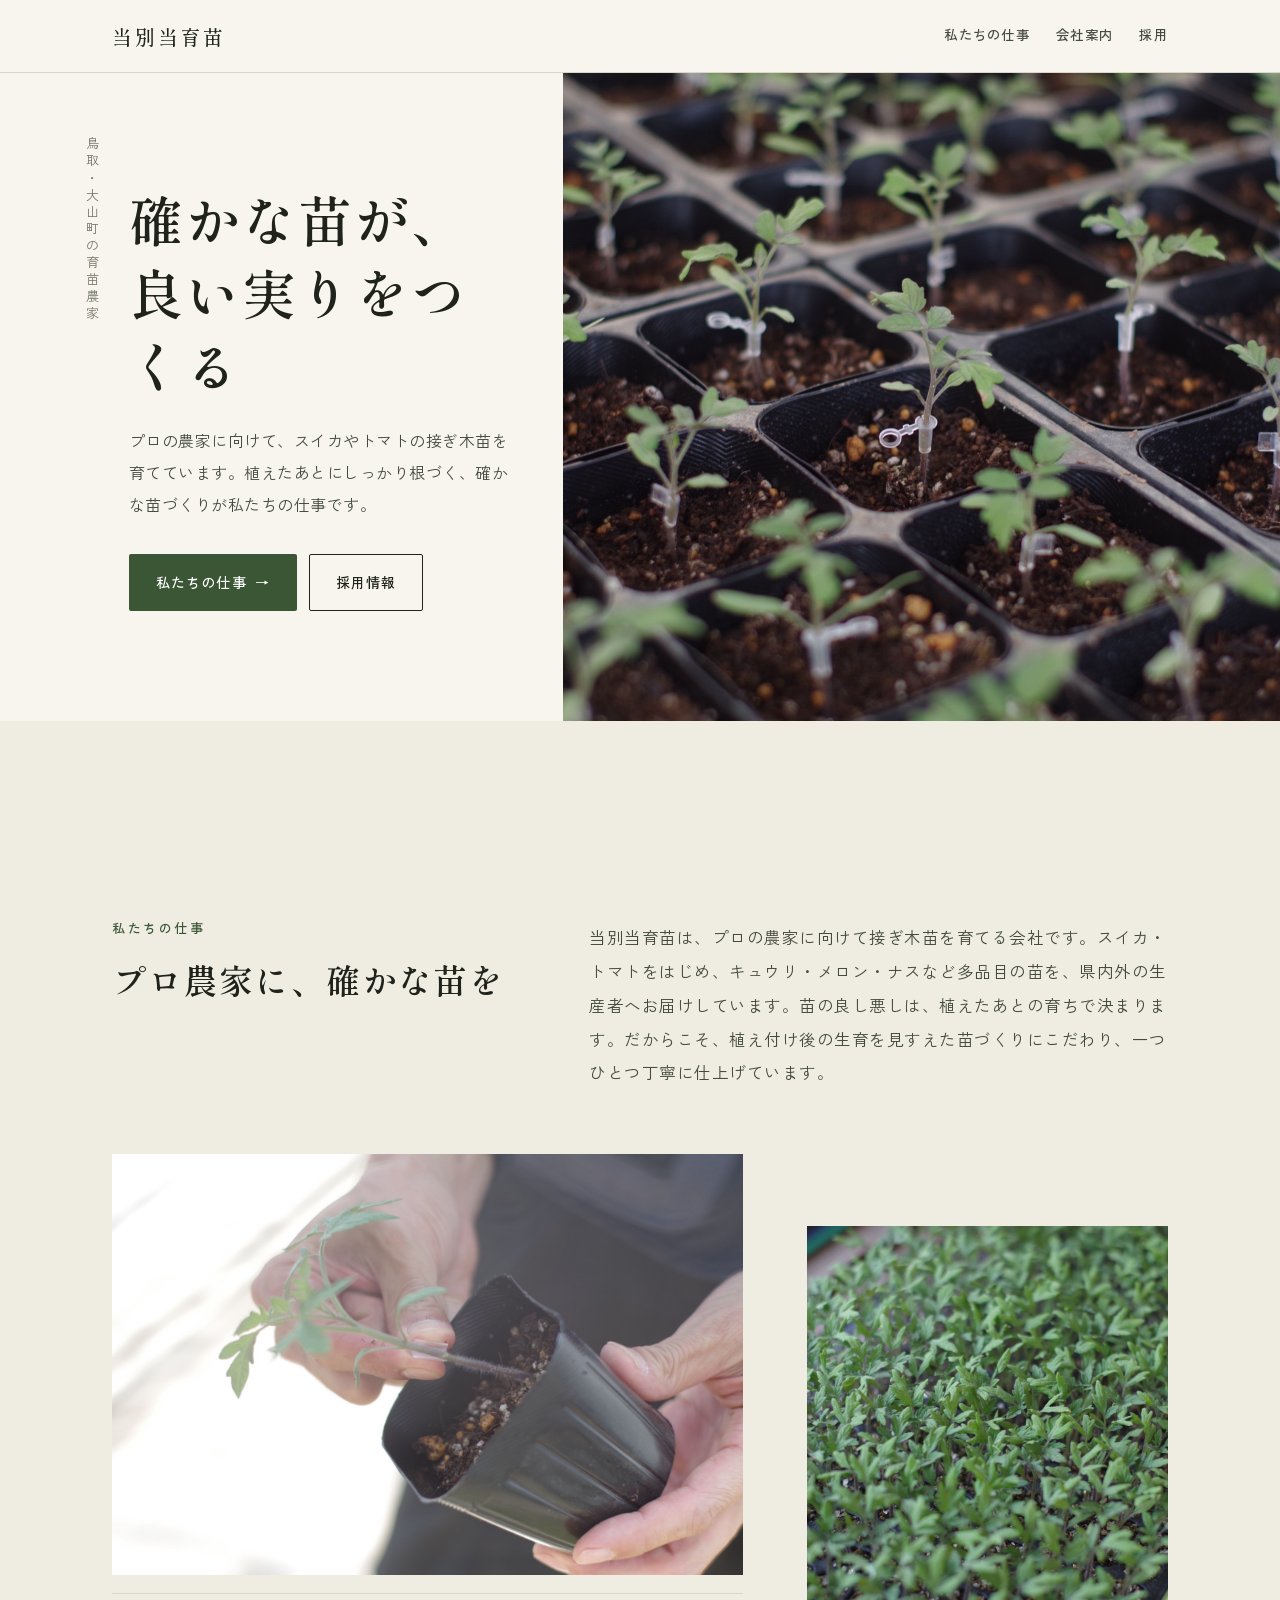
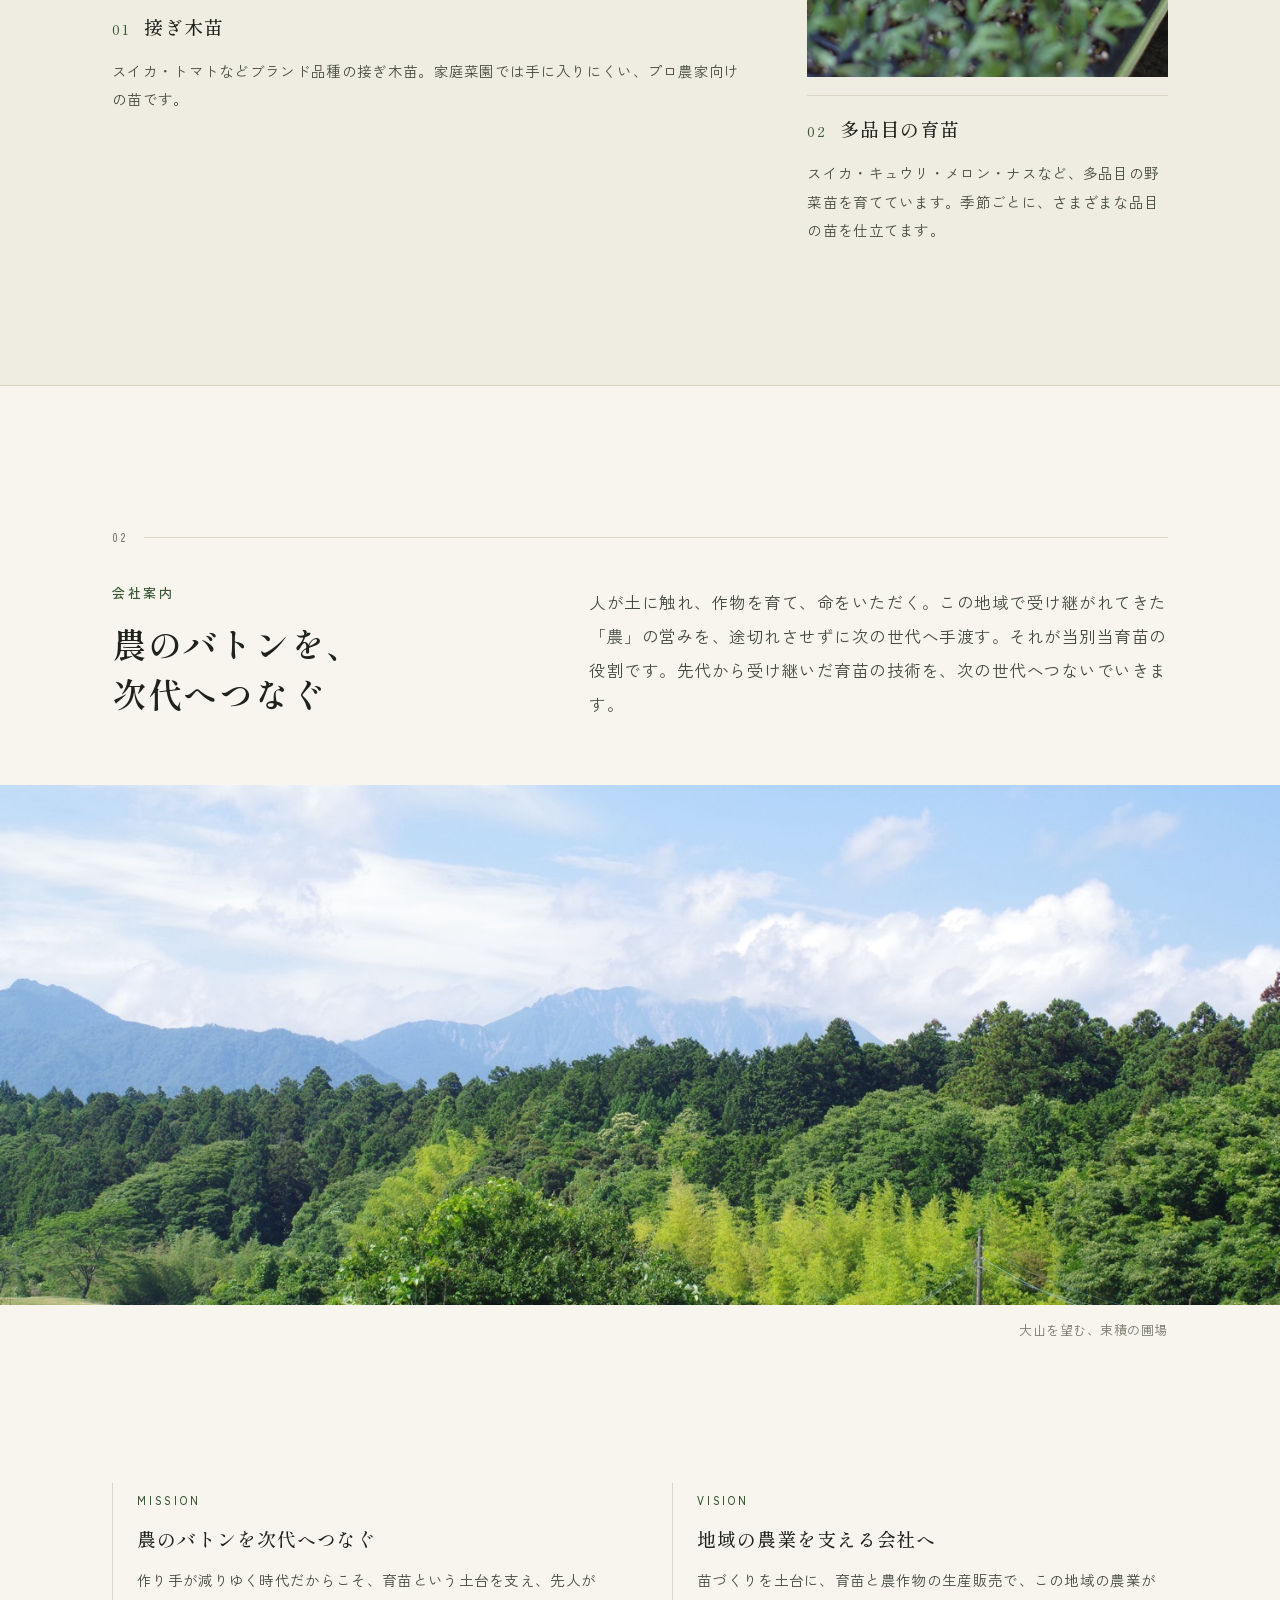
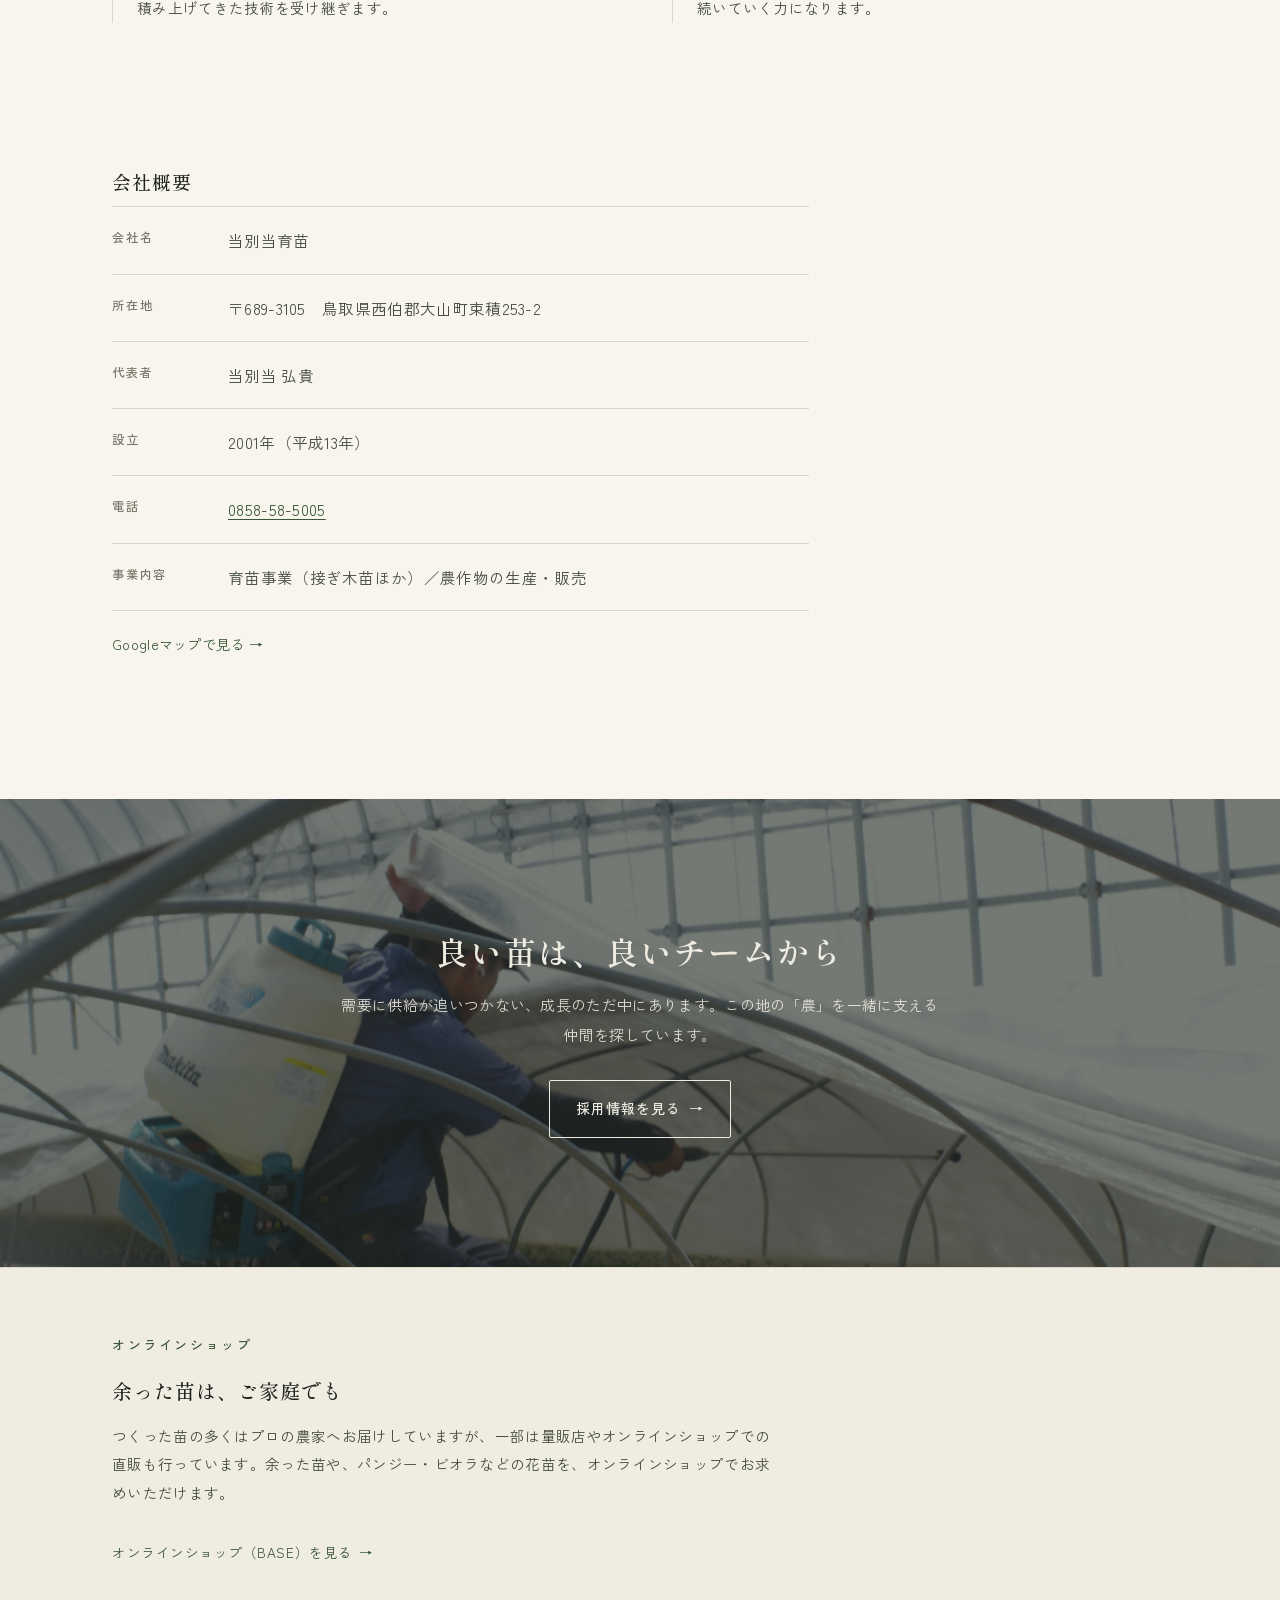
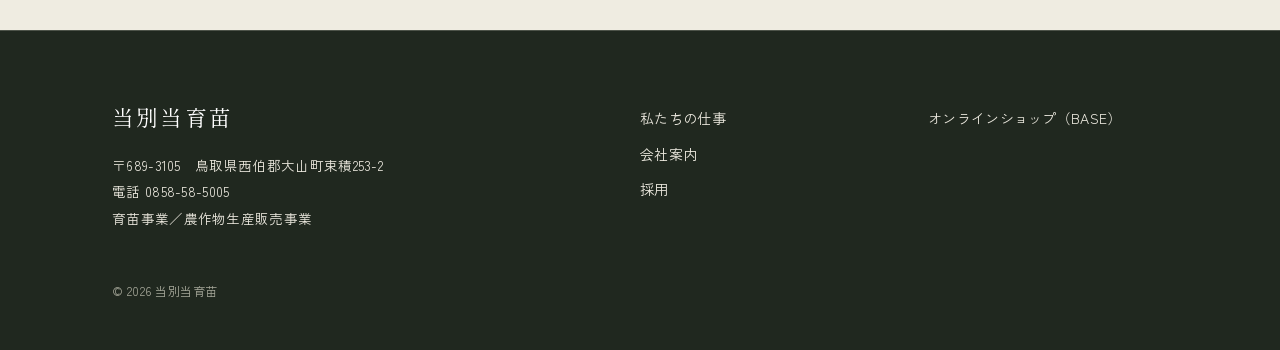
==== commit 65fbd04b: "restructure: 会社ホームページとして本業(接ぎ木苗の卸)を主役に、直販は末尾へ - ヒーロー/ナビを直販起点から「プロ農家向けの苗づくり」起点へ - 01 私たちの仕事(本業・主役)を新設" ====
--- a/index.html
+++ b/index.html
@@ -4,11 +4,11 @@
 <meta charset="UTF-8" />
 <meta name="viewport" content="width=device-width, initial-scale=1.0" />
 <title>当別当育苗｜鳥取・大山町の育苗農家</title>
-<meta name="description" content="鳥取県大山町の育苗農家、当別当育苗。プロ農家向けに育てたスイカ・トマトなどの接ぎ木苗を生産しています。余った苗の直販はオンラインショップから。" />
+<meta name="description" content="鳥取県大山町の育苗農家、当別当育苗。プロの農家に向けて、スイカ・トマトなどの接ぎ木苗を生産しています。" />
 <link rel="canonical" href="https://tobetto.jp/" />
 <link rel="icon" href="data:," />
 <meta property="og:title" content="当別当育苗｜鳥取・大山町の育苗農家" />
-<meta property="og:description" content="プロ農家向けに育てた接ぎ木苗を生産する、鳥取県大山町の育苗農家。余った苗の直販はオンラインショップから。" />
+<meta property="og:description" content="プロの農家に向けて、スイカ・トマトなどの接ぎ木苗を生産する鳥取県大山町の育苗農家。" />
 <meta property="og:type" content="website" />
 <meta property="og:url" content="https://tobetto.jp/" />
 <meta property="og:image" content="https://tobetto.jp/img/ogp.jpg" />
@@ -26,10 +26,9 @@
       <span class="name">当別当育苗</span>
     </a>
     <nav class="nav">
+      <a href="#work">私たちの仕事</a>
       <a href="#about">会社案内</a>
-      <a href="#products">商品</a>
       <a href="recruit.html">採用</a>
-      <a class="shop" href="https://tbtseedling.base.shop/" target="_blank" rel="noopener">オンラインショップ</a>
     </nav>
   </div>
 </header>
@@ -42,9 +41,9 @@
     <p class="hero-kicker">鳥取・大山町の育苗農家</p>
     <div class="hero-copy">
       <h1><span class="nw">確かな苗が、</span><span class="nw">良い実りをつくる</span></h1>
-      <p class="subhead">プロ農家に向けて育てている、スイカやトマトの接ぎ木苗。作りすぎて余った分を、オンラインショップで直販しています。</p>
+      <p class="subhead">プロの農家に向けて、スイカやトマトの接ぎ木苗を育てています。植えたあとにしっかり根づく、確かな苗づくりが私たちの仕事です。</p>
       <div class="btns">
-        <a class="btn btn-primary" href="https://tbtseedling.base.shop/" target="_blank" rel="noopener">オンラインショップを見る<span class="arrow">→</span></a>
+        <a class="btn btn-primary" href="#work">私たちの仕事<span class="arrow">→</span></a>
         <a class="btn btn-ghost" href="recruit.html">採用情報</a>
       </div>
     </div>
@@ -54,13 +53,47 @@
   </div>
 </section>
 
-<!-- 会社案内 -->
-<section class="sec sec--deep" id="about">
+<!-- 私たちの仕事（本業） -->
+<section class="sec sec--deep" id="work">
   <div class="wrap">
     <div class="sechead reveal"><span class="num">01</span><span class="rule"></span></div>
     <div class="split reveal">
       <div class="split-l">
-        <p class="kicker">私たちについて</p>
+        <p class="kicker">私たちの仕事</p>
+        <h2 class="stitle"><span class="nw">プロ農家に、</span><span class="nw">確かな苗を</span></h2>
+      </div>
+      <div class="split-r">
+        <p class="lead">当別当育苗は、プロの農家に向けて接ぎ木苗を育てる会社です。スイカ・トマトをはじめ、キュウリ・メロン・ナスなど多品目の苗を、県内外の生産者へお届けしています。苗の良し悪しは、植えたあとの育ちで決まります。だからこそ、植え付け後の生育を見すえた苗づくりにこだわり、一つひとつ丁寧に仕上げています。</p>
+      </div>
+    </div>
+
+    <div class="products-grid">
+      <article class="pcard pcard--main reveal">
+        <div class="media">
+          <img src="img/product-graft.jpg" width="1600" height="1066" alt="手に持ったトマトの接ぎ木苗とポット" loading="lazy" />
+        </div>
+        <div class="cap"><span class="num">01</span><h3>接ぎ木苗</h3></div>
+        <p class="desc">スイカ・トマトなどブランド品種の接ぎ木苗。家庭菜園では手に入りにくい、プロ農家向けの苗です。</p>
+      </article>
+
+      <article class="pcard pcard--sub reveal">
+        <div class="media">
+          <img src="img/product-seedlings.jpg" width="1600" height="1066" alt="ハウスで育つ多品目の苗" loading="lazy" />
+        </div>
+        <div class="cap"><span class="num">02</span><h3>多品目の育苗</h3></div>
+        <p class="desc">スイカ・キュウリ・メロン・ナスなど、多品目の野菜苗を育てています。季節ごとに、さまざまな品目の苗を仕立てます。</p>
+      </article>
+    </div>
+  </div>
+</section>
+
+<!-- 会社案内 -->
+<section class="sec sec--paper" id="about">
+  <div class="wrap">
+    <div class="sechead reveal"><span class="num">02</span><span class="rule"></span></div>
+    <div class="split reveal">
+      <div class="split-l">
+        <p class="kicker">会社案内</p>
         <h2 class="stitle"><span class="nw">農のバトンを、</span><span class="nw">次代へつなぐ</span></h2>
       </div>
       <div class="split-r">
@@ -106,45 +139,6 @@
   </div>
 </section>
 
-<!-- 商品 / オンラインショップ -->
-<section class="sec sec--paper" id="products">
-  <div class="wrap">
-    <div class="sechead reveal"><span class="num">02</span><span class="rule"></span></div>
-    <div class="split reveal">
-      <div class="split-l">
-        <p class="kicker">オンラインショップ</p>
-        <h2 class="stitle"><span class="nw">プロ向けの苗を、</span><span class="nw">余った分だけ</span></h2>
-      </div>
-      <div class="split-r">
-        <p class="lead">当別当育苗の苗は、プロの農家に向けて育てているものです。作りすぎて余った分を、捨てずにオンラインショップで直販しています。余剰分の販売のため、並ぶ品目や数量はその時々で変わります。</p>
-      </div>
-    </div>
-
-    <div class="products-grid">
-      <article class="pcard pcard--main reveal">
-        <div class="media">
-          <img src="img/product-graft.jpg" width="1600" height="1066" alt="手に持ったトマトの接ぎ木苗とポット" loading="lazy" />
-        </div>
-        <div class="cap"><span class="num">01</span><h3>接ぎ木苗</h3></div>
-        <p class="desc">スイカ・トマトなどブランド品種の接ぎ木苗。家庭菜園では手に入りにくい、プロ農家向けの苗です。</p>
-        <p class="price">価格・在庫はオンラインショップでご確認ください</p>
-        <a class="card-link" href="https://tbtseedling.base.shop/" target="_blank" rel="noopener">オンラインショップで見る <span class="arrow">→</span></a>
-      </article>
-
-      <article class="pcard pcard--sub reveal">
-        <div class="media">
-          <img src="img/product-seedlings.jpg" width="1600" height="1066" alt="ハウスで育つ多品目の苗" loading="lazy" />
-        </div>
-        <div class="cap"><span class="num">02</span><h3>多品目の苗</h3></div>
-        <p class="desc">スイカ・キュウリ・メロン・ナスなど、多品目の野菜苗を育てています。パンジー・ビオラなどの花苗は、秋から冬にお届けします。</p>
-        <p class="price">価格・在庫はオンラインショップでご確認ください</p>
-        <a class="card-link" href="https://tbtseedling.base.shop/" target="_blank" rel="noopener">オンラインショップで見る <span class="arrow">→</span></a>
-      </article>
-    </div>
-    <p class="note">実際の販売はオンラインショップ（BASE）で行います。クレジットカード等の決済情報は、当サイトでは一切扱いません。</p>
-  </div>
-</section>
-
 <!-- 採用ティーザー -->
 <section class="teaser">
   <img class="teaser-bg" src="img/recruit.jpg" width="1600" height="1066" alt="" loading="lazy" />
@@ -155,6 +149,16 @@
   </div>
 </section>
 
+<!-- オンラインショップ（末尾・小さく） -->
+<section class="shop-strip" id="shop">
+  <div class="wrap reveal">
+    <p class="kicker">オンラインショップ</p>
+    <h3 class="shop-strip-title">余った苗は、ご家庭でも</h3>
+    <p class="shop-strip-text">つくった苗の多くはプロの農家へお届けしていますが、一部は量販店やオンラインショップでの直販も行っています。余った苗や、パンジー・ビオラなどの花苗を、オンラインショップでお求めいただけます。</p>
+    <a class="card-link" href="https://tbtseedling.base.shop/" target="_blank" rel="noopener">オンラインショップ（BASE）を見る <span class="arrow">→</span></a>
+  </div>
+</section>
+
 </main>
 
 <!-- フッター -->
@@ -168,8 +172,8 @@
         育苗事業／農作物生産販売事業</p>
       </div>
       <div class="fnav">
+        <a href="#work">私たちの仕事</a>
         <a href="#about">会社案内</a>
-        <a href="#products">商品</a>
         <a href="recruit.html">採用</a>
       </div>
       <div class="fnav">
--- a/style.css
+++ b/style.css
@@ -86,11 +86,6 @@
 }
 .nav a:hover { color: var(--ink); background-size: 100% 1px; }
 .nav a[aria-current="page"] { color: var(--ink); background-size: 100% 1px; }
-.nav a.shop {
-  background: var(--green); color: #fff; padding: 10px 18px; border-radius: 2px;
-  letter-spacing: .06em; background-image: none;
-}
-.nav a.shop:hover { background: var(--green-deep); color: #fff; }
 
 /* ---------- 共通セクション ---------- */
 .sec { padding: var(--section) 0; }
@@ -167,6 +162,11 @@
 .card-link:hover .arrow { transform: translateX(4px); }
 .note { margin: var(--sp-8) 0 0; font-size: 13px; line-height: 1.9; color: var(--muted); max-width: 52em; }
 
+/* ---------- オンラインショップ（末尾・小ブロック） ---------- */
+.shop-strip { padding: var(--sp-8) 0; background: var(--paper-deep); border-top: 1px solid var(--line); }
+.shop-strip-title { font-family: var(--font-display); font-weight: 500; font-size: 20px; letter-spacing: .05em; color: var(--ink); margin: 6px 0 12px; }
+.shop-strip-text { font-size: 14.5px; line-height: 1.95; color: var(--ink-soft); max-width: 46em; margin: 0 0 18px; }
+
 /* ---------- 採用: 3つの基準（枠なし番号リスト） ---------- */
 .values { display: grid; grid-template-columns: repeat(3, 1fr); gap: var(--sp-6); margin-top: var(--sp-8); }
 .value { border-top: 1px solid var(--line); padding-top: 20px; }
@@ -244,9 +244,7 @@
 @media (max-width: 480px) {
   .site-header .wrap { flex-wrap: wrap; height: auto; padding-top: 12px; padding-bottom: 12px; row-gap: 10px; }
   .brand { order: 1; }
-  .nav a.shop { order: 2; }
   .nav { order: 3; width: 100%; justify-content: flex-start; gap: 20px; }
-  .nav a.shop { margin-left: auto; }
   .hero h1 { font-size: 30px; }
   .info-table th, .req-table th { width: 96px; padding-right: 12px; letter-spacing: .1em; }
 }
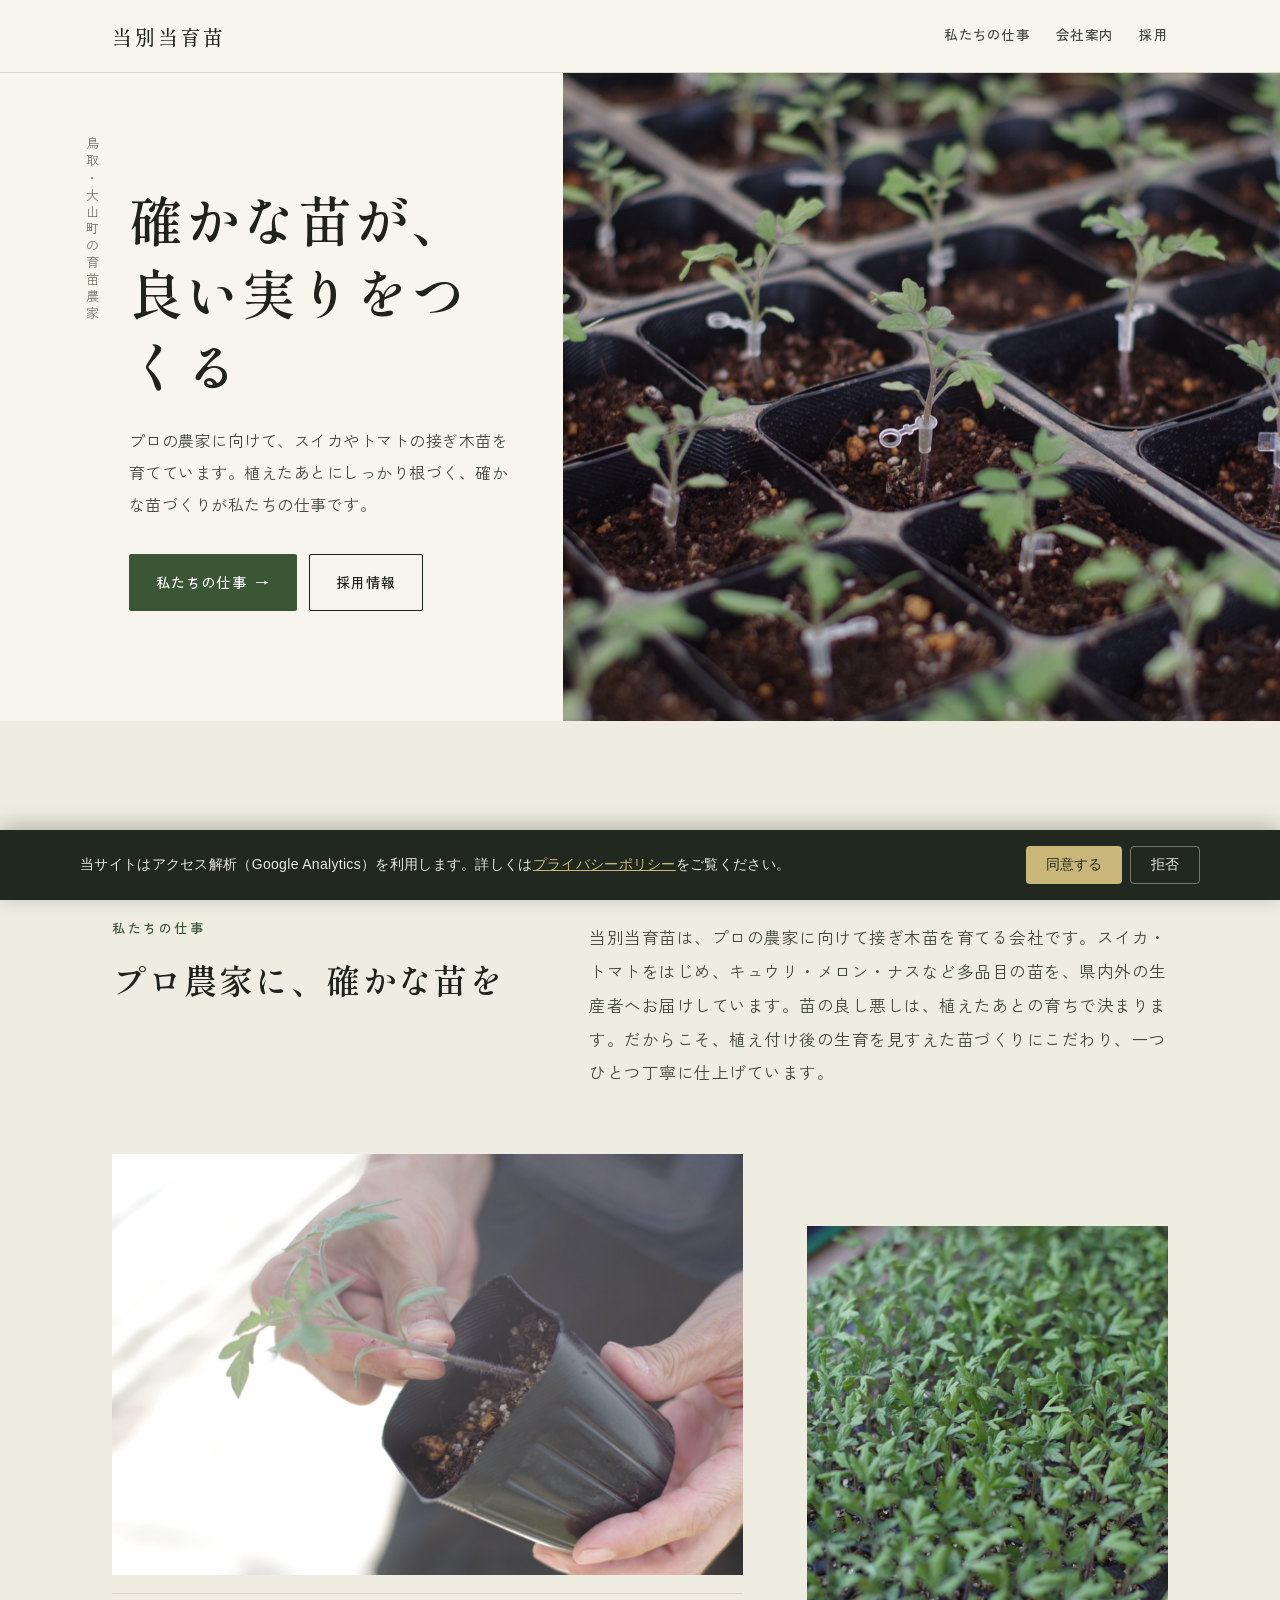
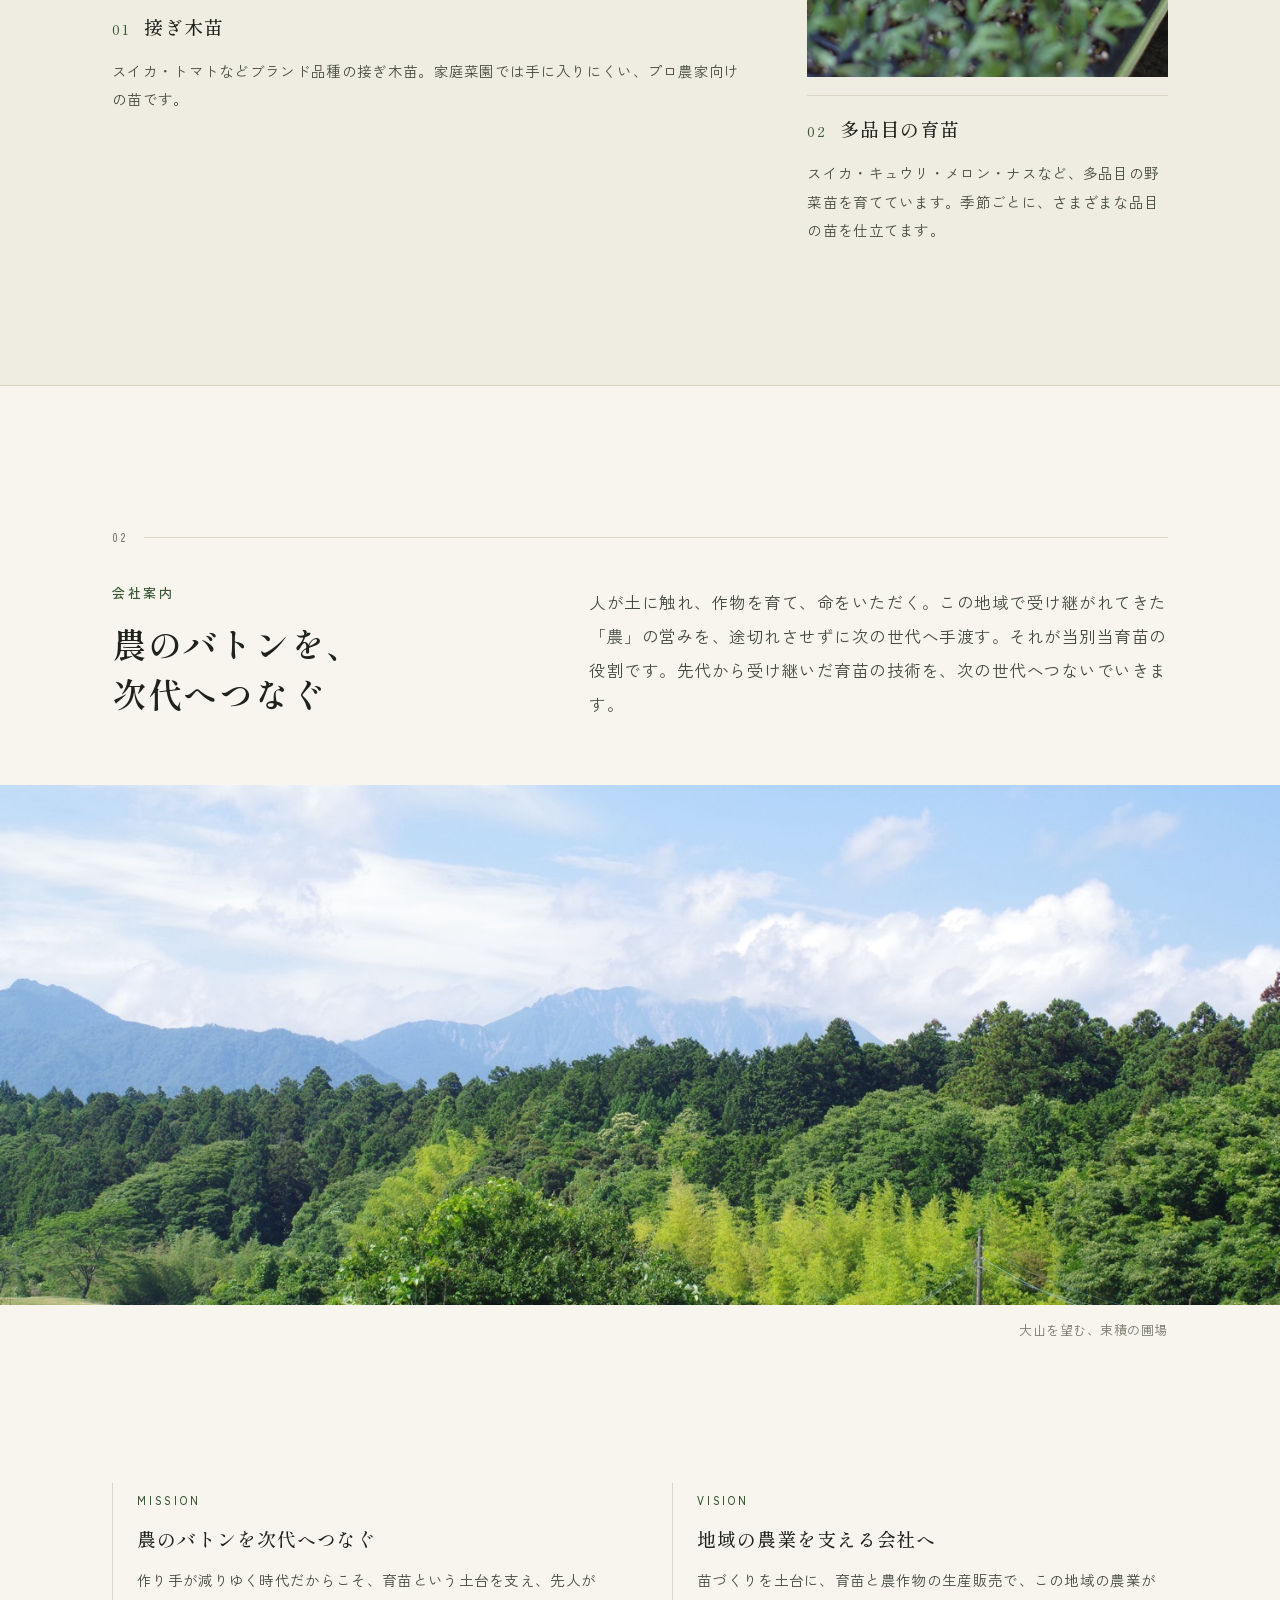
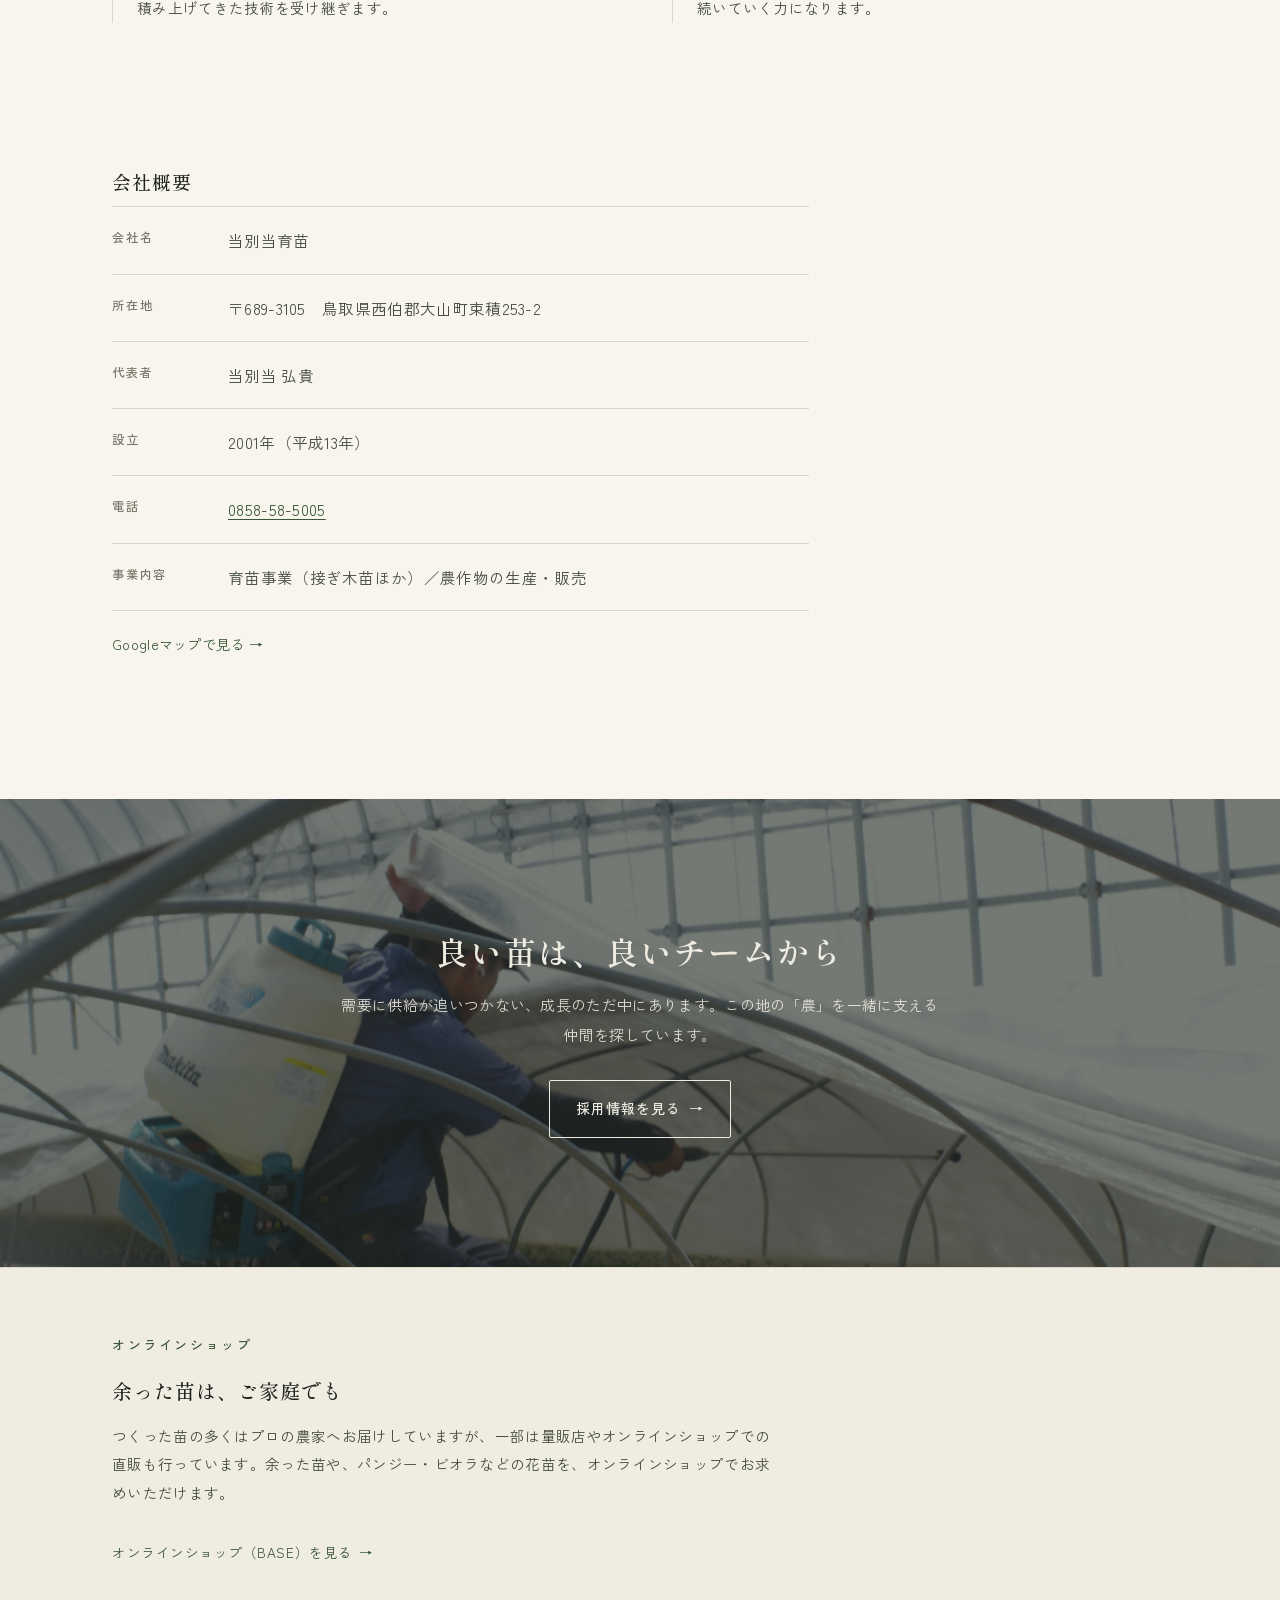
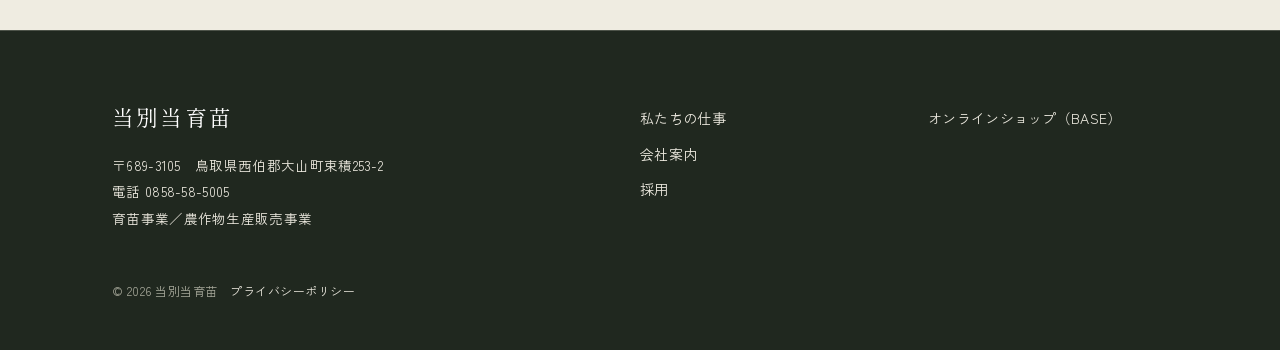
==== commit d3df3a00: "SEO: GA4計測・構造化データ・robots/sitemap・404・privacy を追加 - GA4(G-S450J6KXNJ) gtag + Consent Mode v2 + Cookie" ====
--- a/index.html
+++ b/index.html
@@ -6,16 +6,131 @@
 <title>当別当育苗｜鳥取・大山町の育苗農家</title>
 <meta name="description" content="鳥取県大山町の育苗農家、当別当育苗。プロの農家に向けて、スイカ・トマトなどの接ぎ木苗を生産しています。" />
 <link rel="canonical" href="https://tobetto.jp/" />
-<link rel="icon" href="data:," />
+<link rel="icon" href="/favicon.svg" type="image/svg+xml" />
+<meta property="og:site_name" content="当別当育苗" />
+<meta property="og:locale" content="ja_JP" />
 <meta property="og:title" content="当別当育苗｜鳥取・大山町の育苗農家" />
 <meta property="og:description" content="プロの農家に向けて、スイカ・トマトなどの接ぎ木苗を生産する鳥取県大山町の育苗農家。" />
 <meta property="og:type" content="website" />
 <meta property="og:url" content="https://tobetto.jp/" />
 <meta property="og:image" content="https://tobetto.jp/img/ogp.jpg" />
+<meta name="twitter:card" content="summary_large_image" />
+<meta name="twitter:title" content="当別当育苗｜鳥取・大山町の育苗農家" />
+<meta name="twitter:description" content="プロの農家に向けて、スイカ・トマトなどの接ぎ木苗を生産する鳥取県大山町の育苗農家。" />
+<meta name="twitter:image" content="https://tobetto.jp/img/ogp.jpg" />
+<script type="application/ld+json">
+{
+  "@context": "https://schema.org",
+  "@graph": [
+    {
+      "@type": "LocalBusiness",
+      "@id": "https://tobetto.jp/#business",
+      "name": "当別当育苗",
+      "alternateName": "トウベットウイクビョウ",
+      "image": "https://tobetto.jp/img/ogp.jpg",
+      "description": "鳥取県大山町の育苗農家。プロの農家に向けて、スイカ・トマトなどの接ぎ木苗を生産しています。",
+      "url": "https://tobetto.jp/",
+      "telephone": "+81-858-58-5005",
+      "foundingDate": "2001",
+      "founder": { "@type": "Person", "name": "当別当 弘貴" },
+      "address": {
+        "@type": "PostalAddress",
+        "streetAddress": "束積253-2",
+        "addressLocality": "西伯郡大山町",
+        "addressRegion": "鳥取県",
+        "postalCode": "689-3105",
+        "addressCountry": "JP"
+      },
+      "areaServed": "JP",
+      "knowsAbout": ["接ぎ木苗", "育苗", "スイカ苗", "トマト苗", "野菜苗"],
+      "sameAs": ["https://tbtseedling.base.shop/"]
+    },
+    {
+      "@type": "WebSite",
+      "@id": "https://tobetto.jp/#website",
+      "url": "https://tobetto.jp/",
+      "name": "当別当育苗",
+      "publisher": { "@id": "https://tobetto.jp/#business" },
+      "inLanguage": "ja"
+    },
+    {
+      "@type": "BreadcrumbList",
+      "@id": "https://tobetto.jp/#breadcrumb",
+      "itemListElement": [
+        { "@type": "ListItem", "position": 1, "name": "ホーム", "item": "https://tobetto.jp/" }
+      ]
+    }
+  ]
+}
+</script>
 <link rel="preconnect" href="https://fonts.googleapis.com">
 <link rel="preconnect" href="https://fonts.gstatic.com" crossorigin>
 <link href="https://fonts.googleapis.com/css2?family=Shippori+Mincho+B1:wght@500;600&family=Zen+Kaku+Gothic+New:wght@400;500&display=swap" rel="stylesheet">
 <link rel="stylesheet" href="style.css" />
+<!-- ===== TBT Analytics START =====
+  GA4 (G-S450J6KXNJ) + Consent Mode v2 (default denied) + Cookie告知バナー(日本語) + CVトラッカー
+-->
+<script>
+  window.dataLayer = window.dataLayer || [];
+  function gtag(){dataLayer.push(arguments);}
+  gtag('consent', 'default', {
+    'ad_storage': 'denied',
+    'ad_user_data': 'denied',
+    'ad_personalization': 'denied',
+    'analytics_storage': 'denied',
+    'wait_for_update': 500
+  });
+  try {
+    if (localStorage.getItem('tbt_consent') === 'granted') {
+      gtag('consent', 'update', { 'analytics_storage': 'granted' });
+    }
+  } catch(e){}
+</script>
+<script async src="https://www.googletagmanager.com/gtag/js?id=G-S450J6KXNJ"></script>
+<script>
+  gtag('js', new Date());
+  gtag('config', 'G-S450J6KXNJ', {
+    'anonymize_ip': true,
+    'allow_google_signals': false
+  });
+</script>
+<script>
+document.addEventListener('DOMContentLoaded', function(){
+  (function(){
+    try { if (localStorage.getItem('tbt_consent')) return; } catch(e){}
+    var wrap = document.createElement('div');
+    wrap.id = 'tbt-cookie-banner';
+    wrap.setAttribute('role', 'dialog');
+    wrap.setAttribute('aria-label', 'Cookie同意');
+    wrap.style.cssText = 'position:fixed;bottom:0;left:0;right:0;background:#20281F;color:#EDEAE0;padding:16px 20px;z-index:99999;font-size:14px;line-height:1.7;box-shadow:0 -4px 20px rgba(0,0,0,0.25);font-family:-apple-system,BlinkMacSystemFont,"Segoe UI","Noto Sans JP",sans-serif;';
+    wrap.innerHTML = '<div style="max-width:1120px;margin:0 auto;display:flex;flex-wrap:wrap;align-items:center;justify-content:space-between;gap:14px;"><div style="flex:1 1 60%;">当サイトはアクセス解析（Google Analytics）を利用します。詳しくは<a href="/privacy.html" style="color:#C9B77A;text-decoration:underline;">プライバシーポリシー</a>をご覧ください。</div><div style="flex:0 0 auto;display:flex;gap:8px;"><button id="tbt-accept" style="padding:9px 20px;border:none;cursor:pointer;font-size:14px;border-radius:4px;background:#C9B77A;color:#20281F;">同意する</button><button id="tbt-decline" style="padding:9px 20px;border:1px solid rgba(237,234,224,.4);cursor:pointer;font-size:14px;border-radius:4px;background:transparent;color:#EDEAE0;">拒否</button></div></div>';
+    document.body.appendChild(wrap);
+    document.getElementById('tbt-accept').onclick = function(){
+      try { localStorage.setItem('tbt_consent', 'granted'); } catch(e){}
+      if (typeof gtag === 'function') gtag('consent', 'update', { 'analytics_storage': 'granted' });
+      var b = document.getElementById('tbt-cookie-banner'); if (b) b.remove();
+    };
+    document.getElementById('tbt-decline').onclick = function(){
+      try { localStorage.setItem('tbt_consent', 'denied'); } catch(e){}
+      if (typeof gtag === 'function') gtag('consent', 'update', { 'analytics_storage': 'denied' });
+      var b = document.getElementById('tbt-cookie-banner'); if (b) b.remove();
+    };
+  })();
+  (function(){
+    if (typeof gtag !== 'function') return;
+    document.addEventListener('click', function(e){
+      var a = e.target.closest && e.target.closest('a');
+      if (!a) return;
+      var href = a.getAttribute('href') || '';
+      if (href.indexOf('base.shop') > -1) { gtag('event', 'click_outbound_shop', { 'destination_url': href }); }
+      if (href.indexOf('tel:') === 0) { gtag('event', 'click_phone', { 'phone': href.replace('tel:', '') }); }
+      if (href.indexOf('mailto:') === 0) { gtag('event', 'click_email', {}); }
+      if (href.indexOf('google.com/maps') > -1 || href.indexOf('goo.gl/maps') > -1) { gtag('event', 'click_map', {}); }
+    });
+  })();
+});
+</script>
+<!-- ===== TBT Analytics END ===== -->
 </head>
 <body>
 
@@ -180,7 +295,7 @@
         <a href="https://tbtseedling.base.shop/" target="_blank" rel="noopener">オンラインショップ（BASE）</a>
       </div>
     </div>
-    <p class="copy">© 2026 当別当育苗</p>
+    <p class="copy">© 2026 当別当育苗　<a href="privacy.html">プライバシーポリシー</a></p>
   </div>
 </footer>
 
